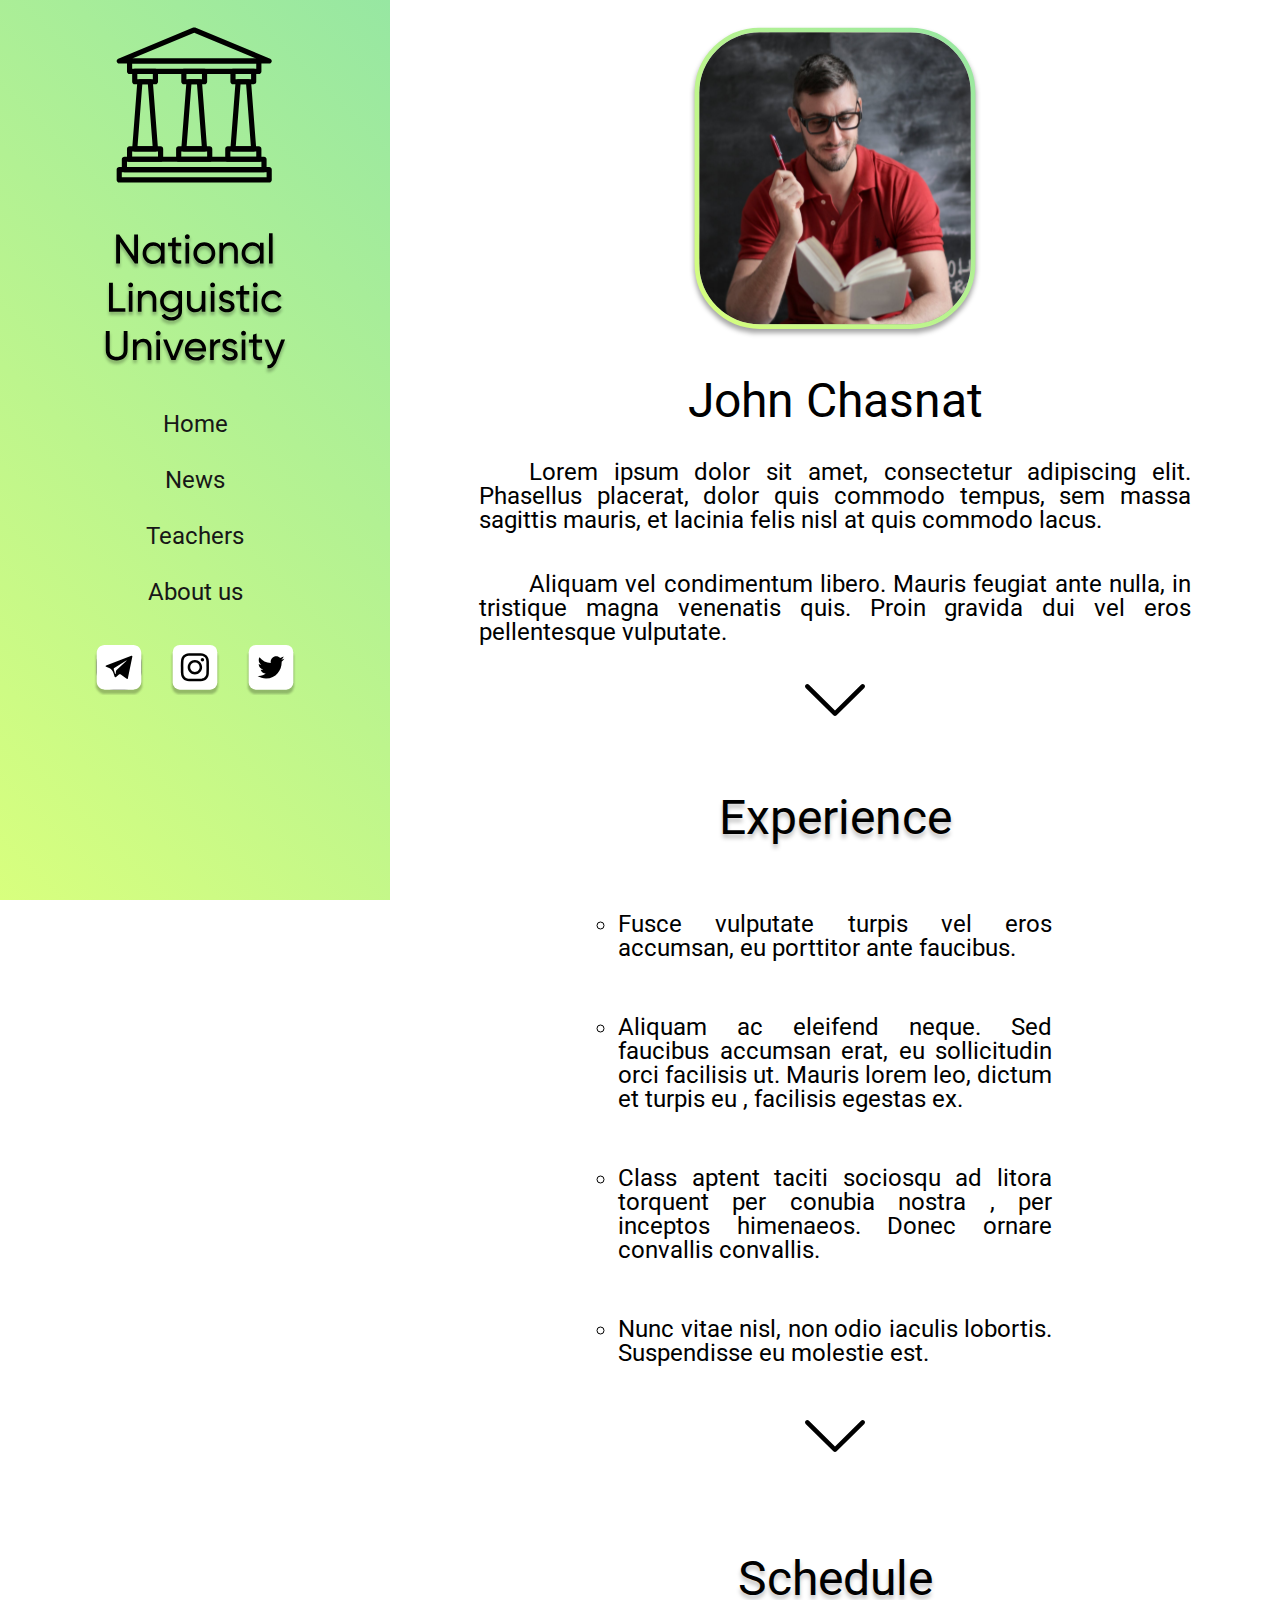
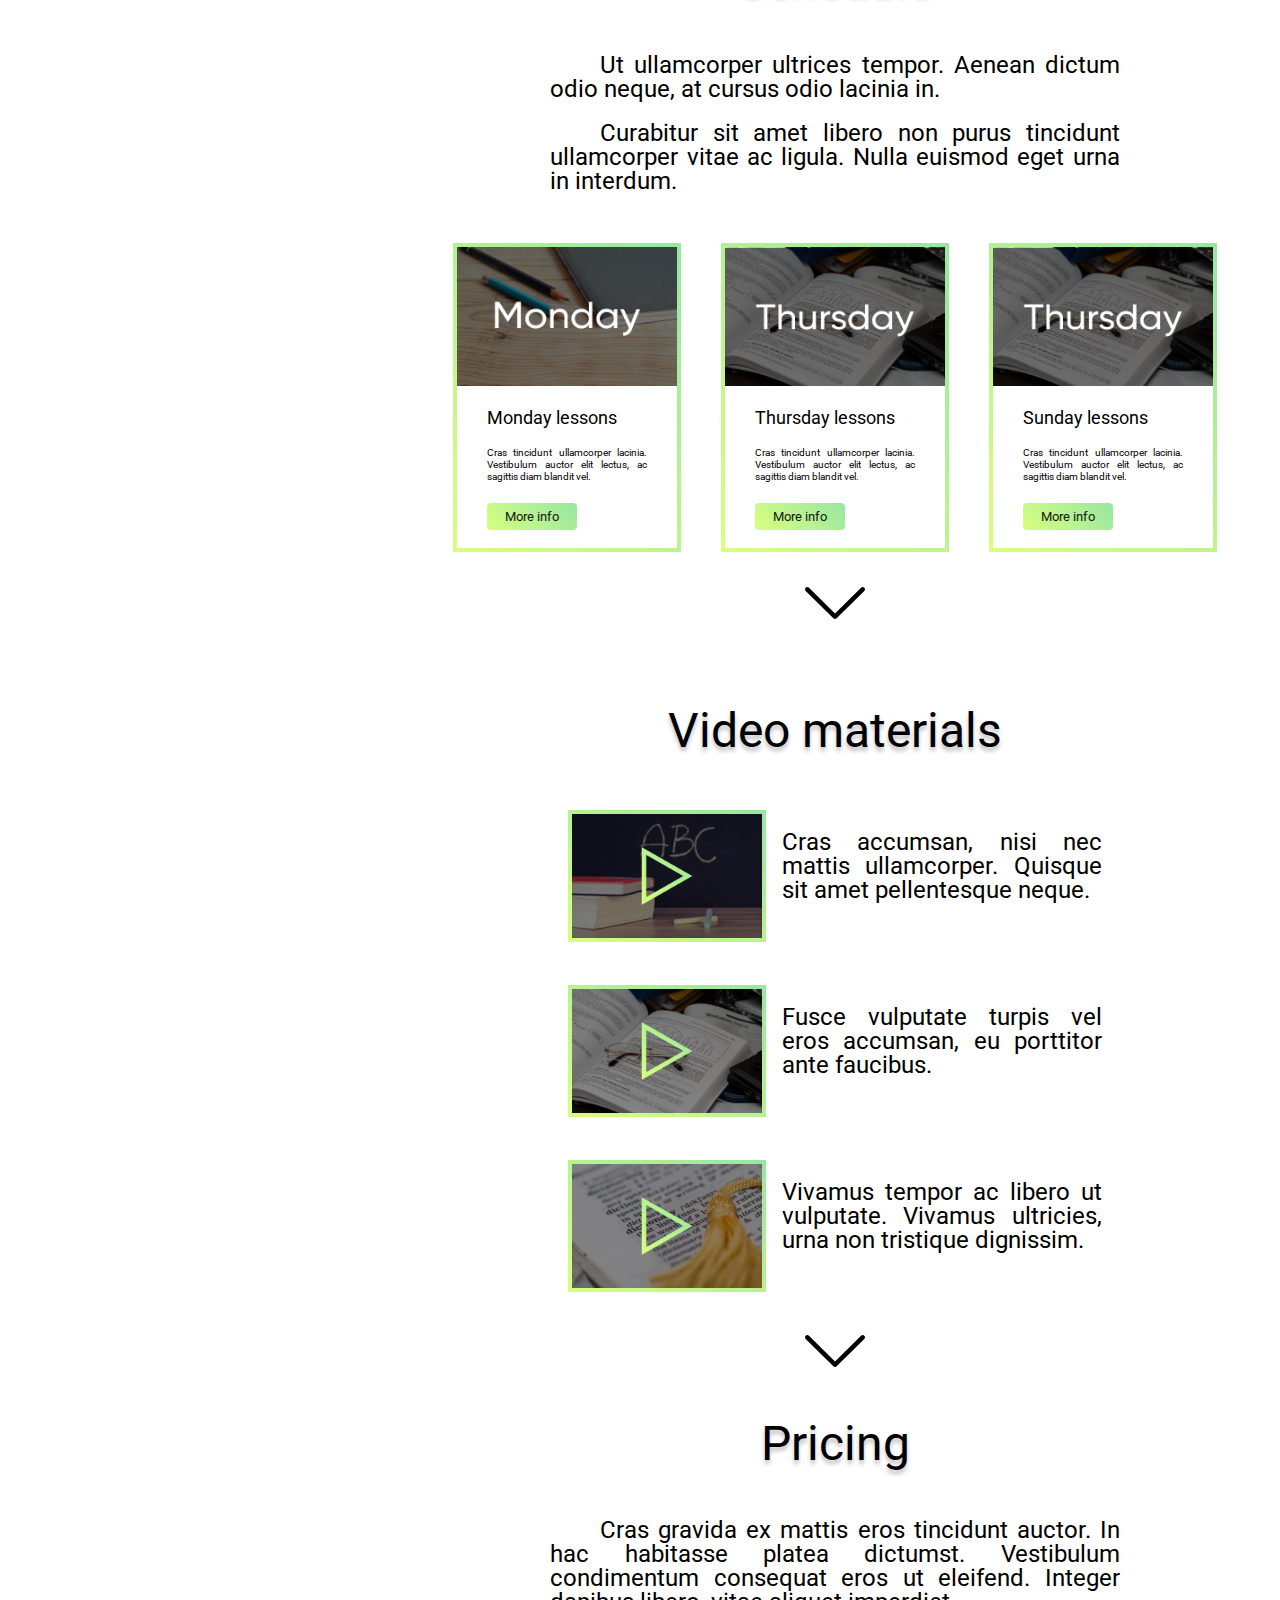
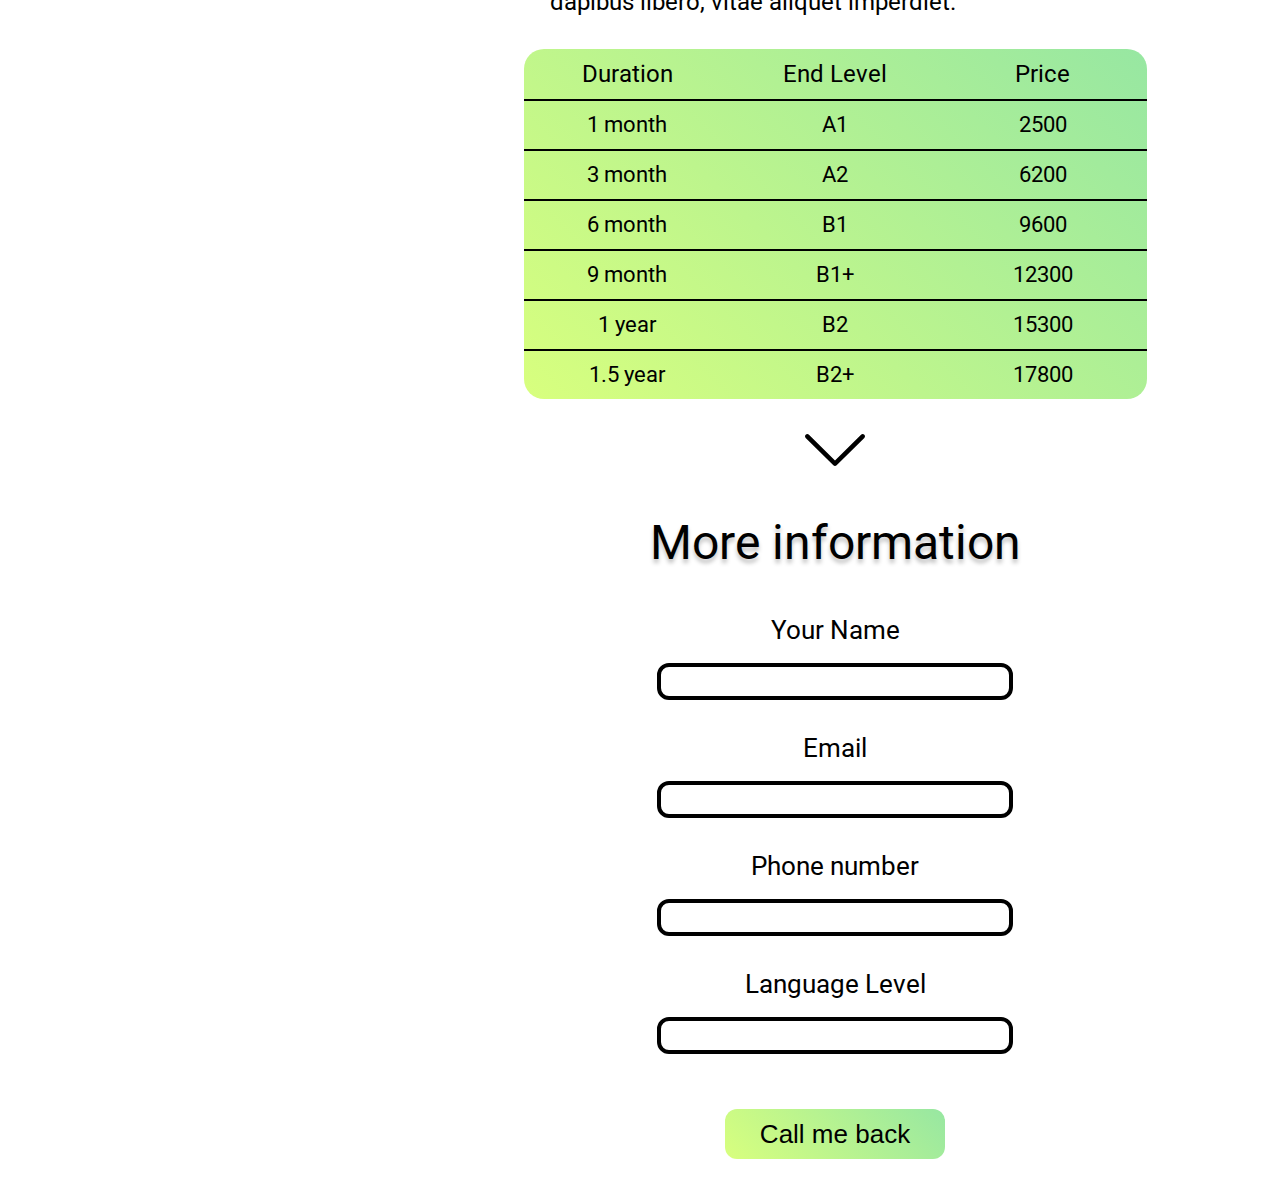
==== IASAWebLab/src/index.html @ dab99a31 "Merge pull request #3 from MLGMAG/linkFix" ====
<!DOCTYPE html>
<html lang="en">
<head>
    <meta charset="UTF-8">
    <meta name="viewport" content="width=device-width, initial-scale=1.0">
    <title>National Linguistic University</title>
    <link rel="stylesheet" href="css/reset.css">
    <link rel="stylesheet" href="css/grid.css">
    <link rel="stylesheet" href="css/index.css">
    <link rel="preconnect" href="https://fonts.gstatic.com">
    <link href="https://fonts.googleapis.com/css2?family=Roboto:wght@300;400&display=swap" rel="stylesheet">
</head>
<body>
<div class="sidebar">
    <img class="sidebar-icon" src="img/sidebar/mainIcon.svg" alt="icon" width="187" height="373">
    <nav class="sidebar-nav">
        <a class="sidebar-nav-item" href="#">Home</a>
        <a class="sidebar-nav-item" href="#">News</a>
        <a class="sidebar-nav-item" href="#">Teachers</a>
        <a class="sidebar-nav-item" href="#">About us</a>
    </nav>
    <div class="sidebar-social">
        <a href="https://telegram.org" class="sidebar-social-item">
            <img src="img/sidebar/telegram.svg" alt="telegram" height="50" width="50">
        </a>
        <a href="https://instagram.com" class="sidebar-social-item">
            <img src="img/sidebar/instagram.svg" alt="instagram" height="50" width="50">
        </a>
        <a href="https://twitter.com" class="sidebar-social-item">
            <img src="img/sidebar/twitter.svg" alt="twitter" height="50" width="50">
        </a>
    </div>
</div>

<main>
    <section class="title-section" id="Title">
        <img class="title-image" src="img/title/teacherPhoto.svg" alt="Teacher photo" height="314" width="292">
        <h2 class="section-header">John Chasnat</h2>
        <p class="title-paragraph">
            Lorem ipsum dolor sit amet, consectetur adipiscing elit. <strong>Phasellus placerat</strong>, dolor quis
            commodo tempus, sem
            massa sagittis mauris, et lacinia felis nisl at quis commodo lacus.
        </p>
        <p class="title-paragraph">
            Aliquam vel condimentum libero. <strong>Mauris</strong> feugiat ante nulla, in tristique magna venenatis
            quis. Proin gravida dui <strong>vel eros pellentesque vulputate</strong>.
        </p>
        <a class="next-section-link" href="#Experience">
            <img src="img/linkArrow.svg" alt="Link to next article" height="32" width="60">
        </a>
    </section>

    <section class="experience-section" id="Experience">
        <h2 class="section-header">Experience</h2>
        <ul>
            <li>
                Fusce vulputate turpis vel eros accumsan, eu
                <strong>porttitor ante faucibus</strong>.
            </li>
            <li>
                Aliquam ac eleifend neque. Sed faucibus accumsan erat, eu sollicitudin orci facilisis ut.
                <strong>Mauris lorem leo, dictum et turpis eu</strong>
                , facilisis egestas ex.
            </li>
            <li>
                Class aptent taciti sociosqu ad litora torquent
                <strong>per conubia nostra</strong>
                , per inceptos himenaeos. Donec ornare
                convallis convallis.
            </li>
            <li>
                <strong>Nunc vitae nisl, </strong>
                non odio iaculis lobortis. Suspendisse eu molestie est.
            </li>
        </ul>
        <a class="next-section-link" href="#Schedule">
            <img src="img/linkArrow.svg" alt="Link to next article" height="32" width="60">
        </a>
    </section>

    <section class="schedule-section" id="Schedule">
        <h2 class="section-header">Schedule</h2>
        <p class="schedule-paragraph-1">
            Ut ullamcorper ultrices <strong>tempor</strong>. Aenean dictum odio neque, at cursus odio lacinia in.
        </p>
        <p class="schedule-paragraph-2">
            Curabitur sit amet libero non purus tincidunt <strong>ullamcorper vitae ac ligula</strong>. Nulla euismod
            eget urna in interdum.
        </p>
        <div class="schedule-items-container">
            <article class="schedule-item">
                <img src="img/shedule/monday.png" alt="Monday image">
                <div class="schedule-item-content">
                    <h2>Monday lessons</h2>
                    <p>Cras tincidunt ullamcorper lacinia. Vestibulum auctor elit lectus, ac sagittis diam blandit
                        vel.</p>
                    <a href="">More info</a>
                </div>
            </article>
            <article class="schedule-item">
                <img src="img/shedule/thursday.png" alt="Thursday image">
                <div class="schedule-item-content">
                    <h2>Thursday lessons</h2>
                    <p>Cras tincidunt ullamcorper lacinia. Vestibulum auctor elit lectus, ac sagittis diam blandit
                        vel.</p>
                    <a href="">More info</a>
                </div>
            </article>
            <article class="schedule-item">
                <img src="img/shedule/thursday.png" alt="Sunday image">
                <div class="schedule-item-content">
                    <h2>Sunday lessons</h2>
                    <p>Cras tincidunt ullamcorper lacinia. Vestibulum auctor elit lectus, ac sagittis diam blandit
                        vel.</p>
                    <a href="">More info</a>
                </div>
            </article>
        </div>
        <a class="next-section-link" href="#VideoSection">
            <img src="img/linkArrow.svg" alt="Link to next article" height="32" width="60">
        </a>
    </section>

    <section class="video-section" id="VideoSection">
        <h2 class="section-header">Video materials</h2>
        <div class="video-container">
            <div class="video-container-item">
                <a href="">
                    <img class="video-container-img" src="img/video/video1.png" alt="video1">
                </a>
                <div class="video-container-paragraph">
                    <p>
                        <strong>Cras accumsan</strong>, nisi nec mattis ullamcorper. Quisque sit amet pellentesque
                        neque.
                    </p>
                </div>
            </div>
            <div class="video-container-item">
                <a href="">
                    <img class="video-container-img" src="img/video/video2.png" alt="video2">
                </a>
                <div class="video-container-paragraph">
                    <p>
                        Fusce vulputate turpis vel eros accumsan, eu <strong>porttitor</strong> ante faucibus.
                    </p>
                </div>
            </div>
            <div class="video-container-item">
                <a href="">
                    <img class="video-container-img" src="img/video/video3.png" alt="video3">
                </a>
                <div class="video-container-paragraph">
                    <p>
                        Vivamus tempor ac libero ut vulputate. <strong>Vivamus ultricies</strong>, urna non tristique
                        dignissim.
                    </p>
                </div>
            </div>
        </div>
        <a class="next-section-link" href="#Pricing">
            <img src="img/linkArrow.svg" alt="Link to next article" height="32" width="60">
        </a>
    </section>

    <section class="pricing-section" id="Pricing">
        <h2 class="section-header">Pricing</h2>
        <p class="pricing-paragraph">
            Cras gravida <strong>ex mattis eros</strong> tincidunt auctor. In hac habitasse platea dictumst. Vestibulum
            condimentum consequat eros ut eleifend. <strong>Integer dapibus libero</strong>, vitae aliquet imperdiet.
        </p>
        <div class="pricing-table">
            <table>
                <tr class="pricing-table-header">
                    <th>Duration</th>
                    <th>End Level</th>
                    <th>Price</th>
                </tr>
                <tr class="pricing-table-data">
                    <td>1 month</td>
                    <td>A1</td>
                    <td>2500</td>
                </tr>
                <tr class="pricing-table-data">
                    <td>3 month</td>
                    <td>A2</td>
                    <td>6200</td>
                </tr>
                <tr class="pricing-table-data">
                    <td>6 month</td>
                    <td>B1</td>
                    <td>9600</td>
                </tr>
                <tr class="pricing-table-data">
                    <td>9 month</td>
                    <td>B1+</td>
                    <td>12300</td>
                </tr>
                <tr class="pricing-table-data">
                    <td>1 year</td>
                    <td>B2</td>
                    <td>15300</td>
                </tr>
                <tr class="last-pricing-table-data">
                    <td>1.5 year</td>
                    <td>B2+</td>
                    <td>17800</td>
                </tr>
            </table>
        </div>
        <a class="next-section-link" href="#MoreInfo">
            <img src="img/linkArrow.svg" alt="Link to next section" height="32" width="60">
        </a>
    </section>

    <section class="info-section" id="MoreInfo">
        <h2 class="section-header">More information</h2>
        <form class="info-section-form" action="/">
            <label for="name">Your Name</label>
            <input type="text" id="name">
            <label for="email">Email</label>
            <input type="text" id="email">
            <label for="phoneNumber">Phone number</label>
            <input type="text" id="phoneNumber">
            <label for="languageLevel">Language Level</label>
            <input type="text" id="languageLevel">
            <input class="submit-button" type="submit" value="Call me back">
        </form>
    </section>
</main>

</body>
</html>
---- IASAWebLab/src/css/grid.css ----
main {
    display: flex;
    flex-direction: column;
}

.sidebar-social {
    display: flex;
}

.video-container {
    display: flex;
    flex-wrap: wrap;
}

.video-container-item a {
    float: left;
}

.info-section-form {
    display: flex;
    flex-direction: column;
}
---- IASAWebLab/src/css/index.css ----
.sidebar {
    height: 100%;
    width: 390px;
    position: fixed;
    top: 0;
    left: 0;
    background-image: linear-gradient(45deg, rgb(216, 255, 126), rgb(151, 231, 162));
    overflow-x: hidden;
}

body {
    font-family: 'Roboto', sans-serif;
}

.sidebar-icon {
    display: block;
    margin-top: 15px;
    margin-left: auto;
    margin-right: auto;
}

.sidebar-nav {
    text-align: center;
    margin: 8px auto 25px;
}

.sidebar-nav-item {
    padding-top: 16px;
    padding-bottom: 16px;
    text-decoration: none;
    font-size: 24px;
    color: #171717;
    display: block;
}

.sidebar-social {
    justify-content: center;
}

.sidebar-social-item {
    margin-left: 13px;
    margin-right: 13px;
}

main {
    margin-left: 390px;
}

.title-section {
    margin-top: 25px;
    margin-bottom: 25px;
    text-align: center;
}

.title-image {
    margin-bottom: 35px;
}

.title-section .section-header {
    font-size: 48px;
}

.title-paragraph {
    margin: 35px 10% 40px;
    font-size: 24px;
    text-align: justify;
    text-indent: 50px;
}

.experience-section {
    margin-bottom: 50px;
    text-align: center;
}

.experience-section .section-header {
    padding-top: 50px;
    font-size: 48px;
    text-shadow: 0 4px 4px rgba(0, 0, 0, 0.25);
    margin-bottom: 70px;
}

.experience-section ul {
    margin-left: 20%;
    margin-right: 20%;
    padding-left: 50px;
    padding-right: 50px;
    text-align: justify;
    font-size: 24px;
    list-style-type: circle;
}

.experience-section li {
    margin-top: 50px;
    margin-bottom: 55px;
}

.schedule-section {
    margin-bottom: 50px;
    text-align: center;
}

.schedule-section .section-header {
    padding-top: 50px;
    padding-bottom: 50px;
    font-size: 48px;
    text-shadow: 0 4px 4px rgba(0, 0, 0, 0.25);
}

.schedule-paragraph-1 {
    margin-left: 18%;
    margin-right: 18%;
    text-align: justify;
    font-size: 24px;
    text-indent: 50px;
}

.schedule-paragraph-2 {
    margin-top: 20px;
    margin-left: 18%;
    margin-right: 18%;
    text-align: justify;
    font-size: 24px;
    text-indent: 50px;
}

.schedule-items-container {
    margin-top: 50px;
    margin-bottom: 35px;
    display: flex;
    justify-content: center;
}

.schedule-item img {
    height: 139px;
    width: 220px;
}

.schedule-item {
    border: 4px solid;
    border-image: linear-gradient(45deg, rgb(216, 255, 126), rgb(151, 231, 162)) 1;
    border-radius: 20%;
    height: 301px;
    width: 220px;
    margin-left: 20px;
    margin-right: 20px;
}

.schedule-item-content {
    text-align: left;
    margin-left: 30px;
    margin-right: 30px;
}

.schedule-item-content h2 {
    margin-top: 20px;
    margin-bottom: 20px;
    font-size: 18px;
}

.schedule-item-content p {
    text-align: justify;
    line-height: 1.2;
    font-size: 10px;
}

.schedule-item-content a {
    display: block;
    width: 90px;
    height: 20px;
    text-align: center;
    border-radius: 4px;
    text-decoration: none;
    background-image: linear-gradient(45deg, rgb(216, 255, 126), rgb(151, 231, 162));
    color: #171717;
    margin-top: 20px;
    padding-top: 7px;
    font-size: 13px;
}

.video-section {
    text-align: center;
}

.video-section .section-header {
    padding-top: 35px;
    padding-bottom: 25px;
    font-size: 48px;
    text-shadow: 0 4px 4px rgba(0, 0, 0, 0.25);
}

.video-container {
    margin: 10px 20% 20px;
}

.video-container-item {
    width: 100%;
}

.video-container-item a {
    display: block;
    margin-top: 20px;
    margin-bottom: 20px;
}

.video-container-img {
    height: 132px;
    width: 198px;
}

.video-container-paragraph {
    margin-top: 40px;
    margin-left: 40%;
    font-size: 24px;
    text-align: justify;
}

.pricing-section {
    text-align: center;
}

.pricing-section .section-header {
    padding-top: 50px;
    padding-bottom: 50px;
    font-size: 48px;
    text-shadow: 0 4px 4px rgba(0, 0, 0, 0.25);
}

.pricing-paragraph {
    margin-left: 18%;
    margin-right: 18%;
    text-align: justify;
    font-size: 24px;
    text-indent: 50px;
}

.pricing-table {
    margin: 35px 15%;
}

.pricing-table table {
    background-image: linear-gradient(45deg, rgb(216, 255, 126), rgb(151, 231, 162));
    width: 100%;
    border-radius: 20px;
}

th, td {
    width: 33%;
    padding: 13px;
    border-bottom: 2px solid black;
}

.pricing-table-header th {
    font-size: 24px;
}

.pricing-table-data td {
    font-size: 22px;
}

tr:last-child td {
    border-bottom: none;
    font-size: 22px;
}

.info-section {
    text-align: center;
}

.info-section .section-header {
    padding-top: 50px;
    padding-bottom: 50px;
    font-size: 48px;
    text-shadow: 0 4px 4px rgba(0, 0, 0, 0.25);
}

.info-section-form {
    margin-left: 30%;
    margin-right: 30%;
}

.info-section-form label {
    font-size: 26px;
    margin-bottom: 20px;
}

.info-section-form input {
    padding: 4px;
    text-align: center;
    font-size: 18px;
    margin-bottom: 35px;
    border: 4px solid;
    border-radius: 12px;
}

.info-section-form input:last-child {
    border: none;
    font-size: 26px;
}

.submit-button {
    margin-top: 20px;
    margin-left: auto;
    margin-right: auto;
    height: 50px;
    width: 220px;
    background: linear-gradient(45deg, #D8FF7E 0%, #97E7A2 100%);
}
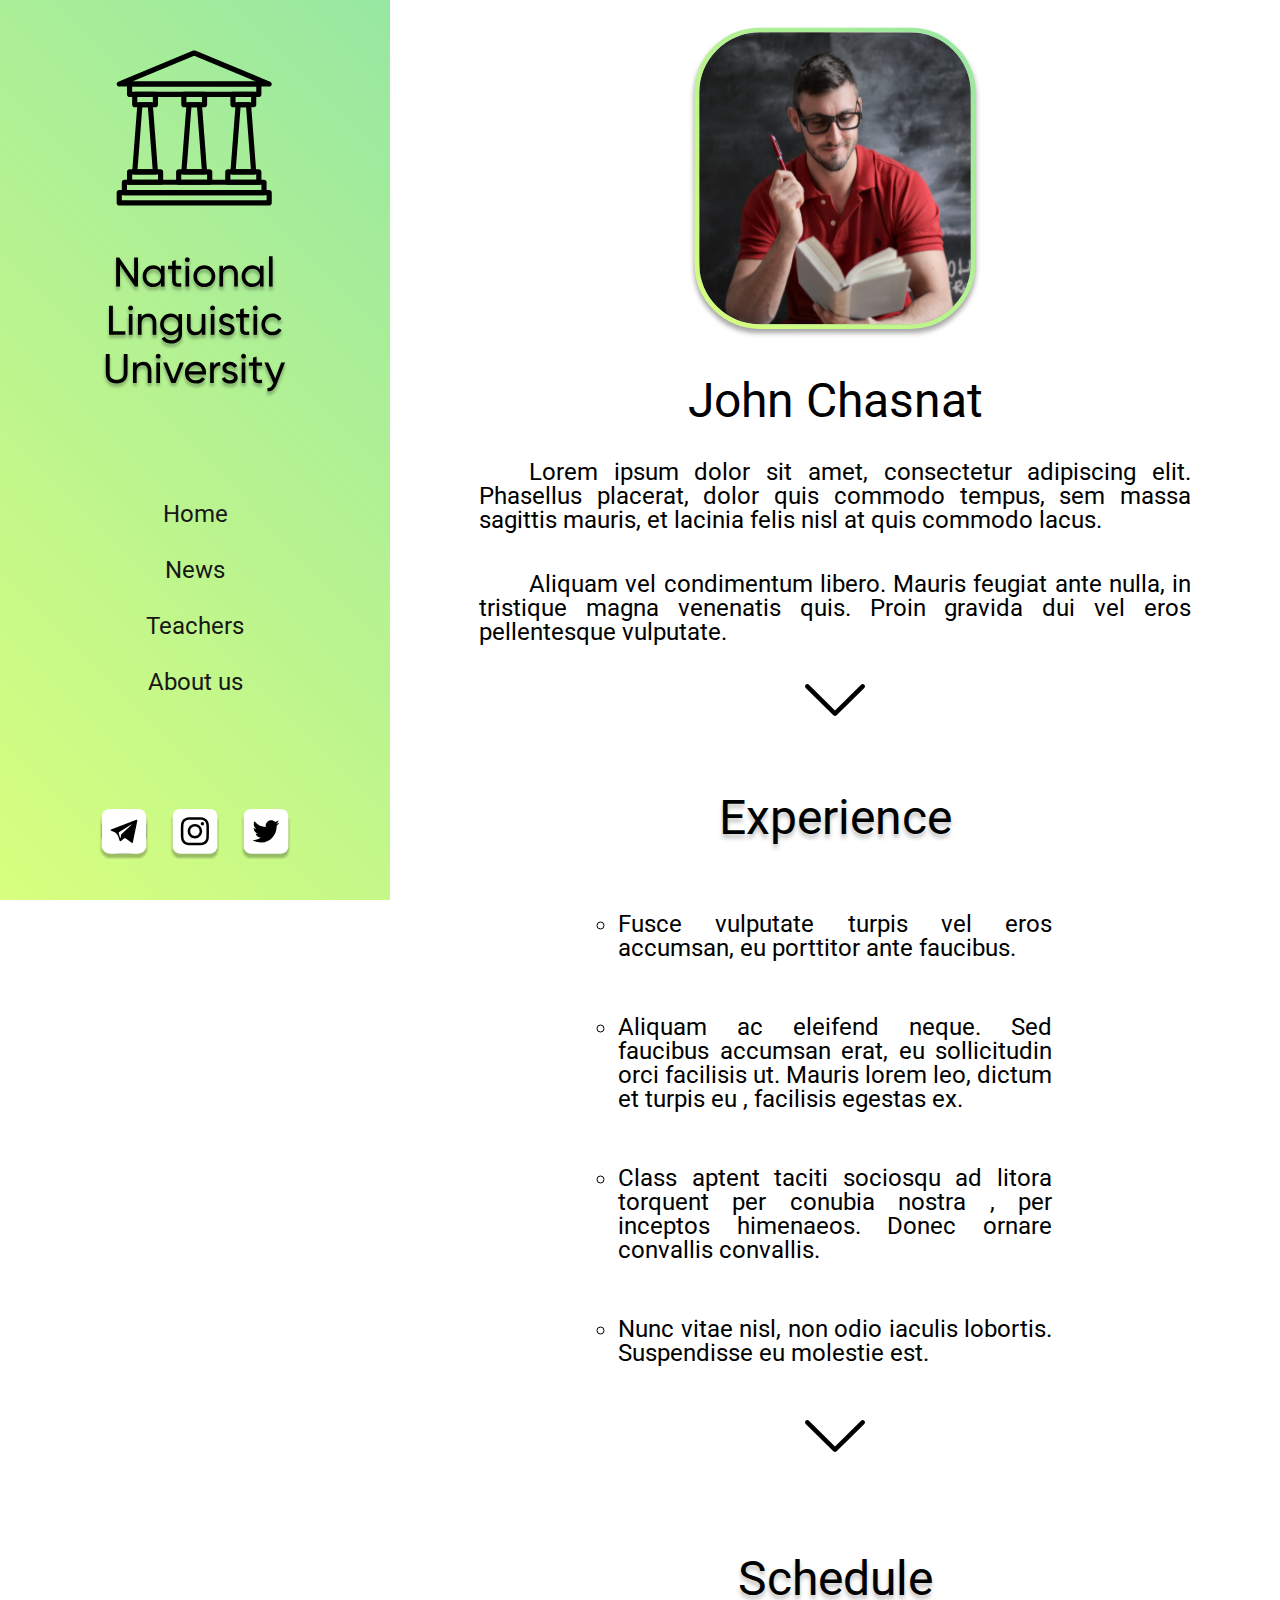
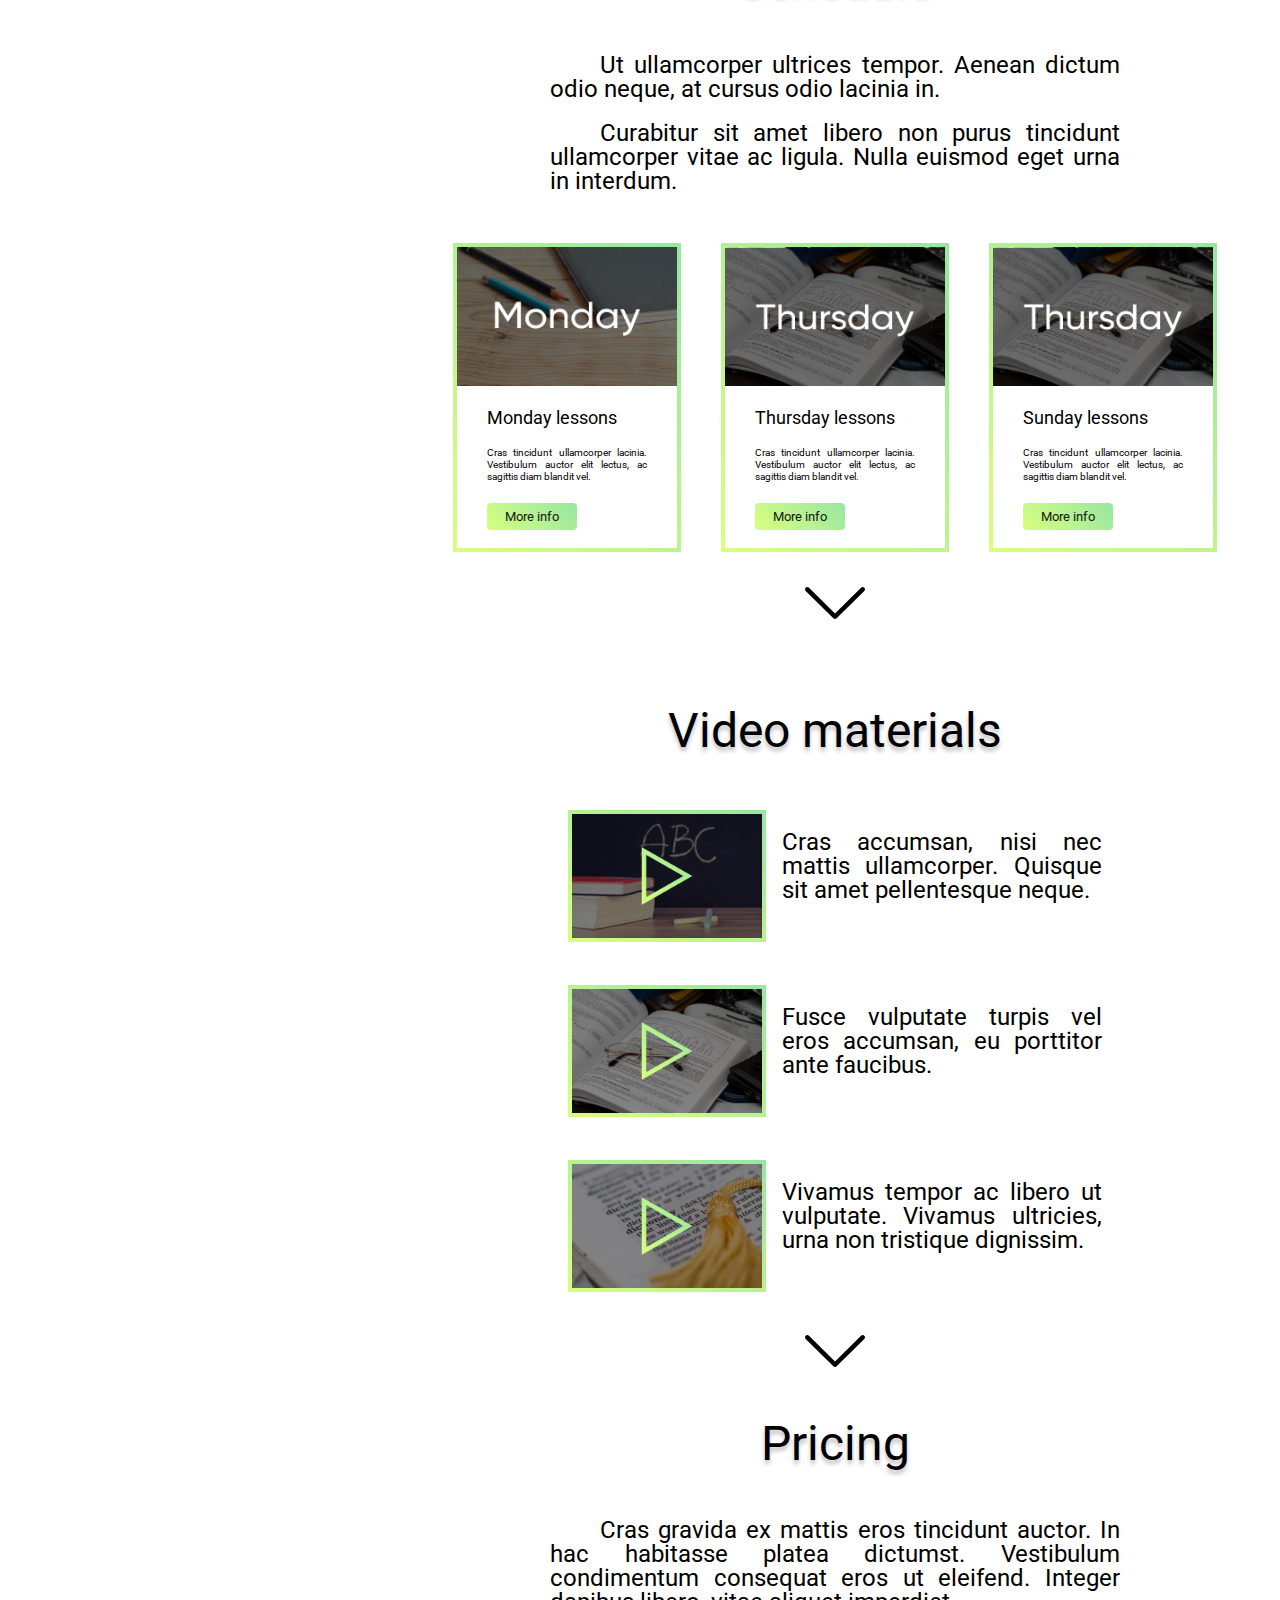
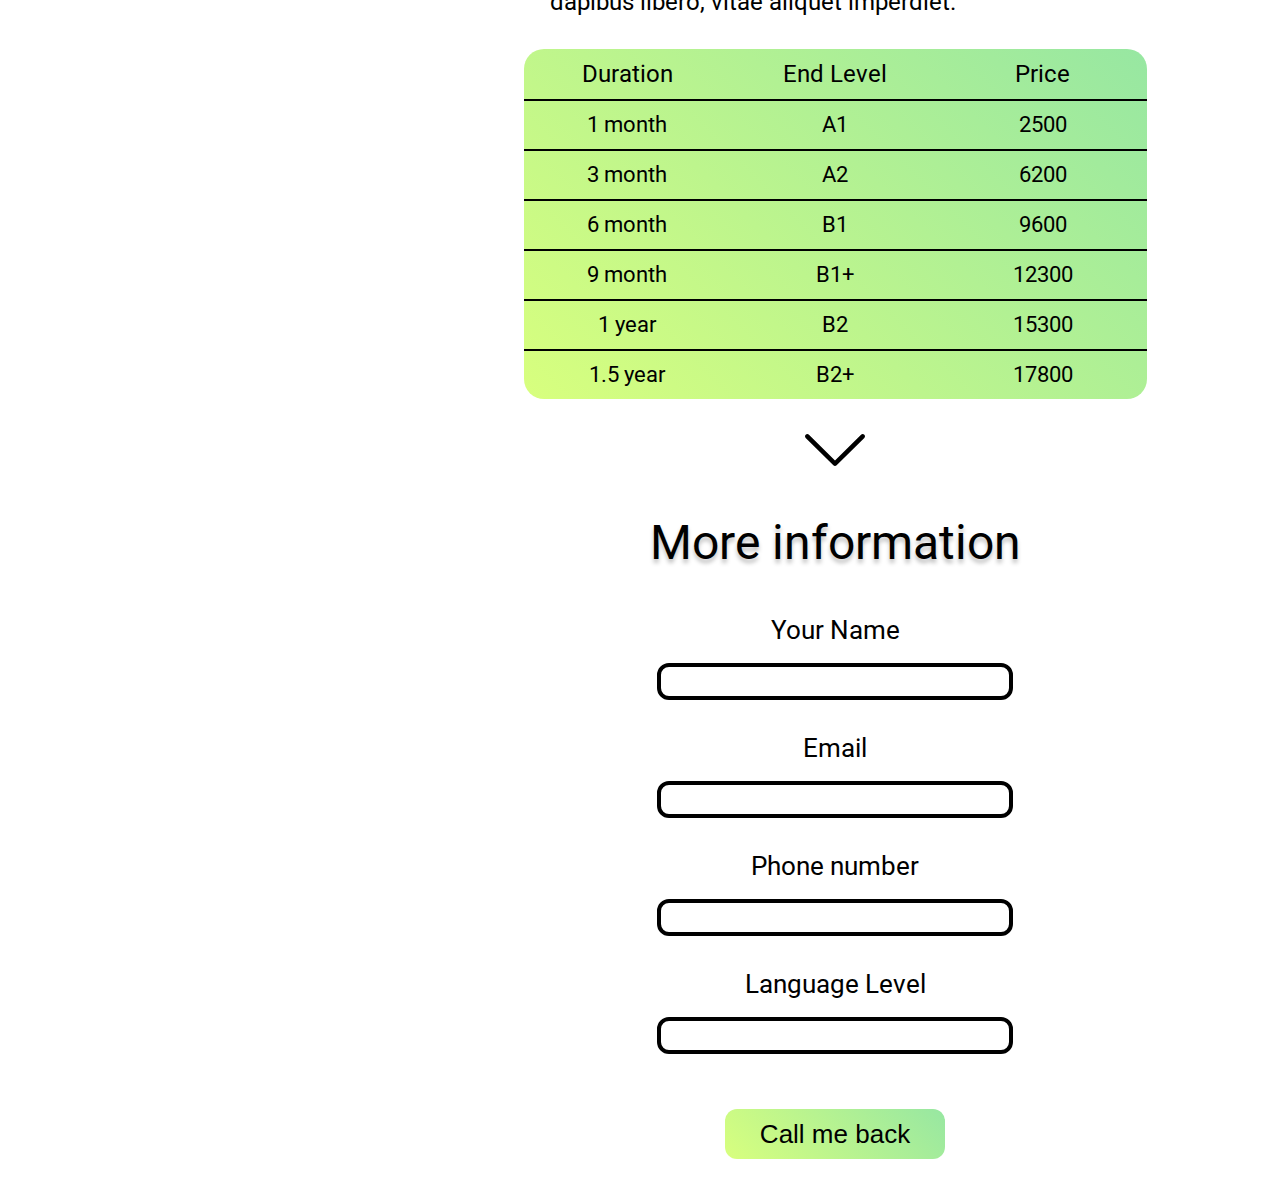
==== commit 4665ff22: "[IASAWebLab] Refactor sidebar and add css docs" ====
--- a/IASAWebLab/src/index.html
+++ b/IASAWebLab/src/index.html
@@ -6,29 +6,38 @@
     <title>National Linguistic University</title>
     <link rel="stylesheet" href="css/reset.css">
     <link rel="stylesheet" href="css/grid.css">
+    <link rel="stylesheet" href="css/indentation.css">
     <link rel="stylesheet" href="css/index.css">
     <link rel="preconnect" href="https://fonts.gstatic.com">
     <link href="https://fonts.googleapis.com/css2?family=Roboto:wght@300;400&display=swap" rel="stylesheet">
 </head>
 <body>
 <div class="sidebar">
-    <img class="sidebar-icon" src="img/sidebar/mainIcon.svg" alt="icon" width="187" height="373">
-    <nav class="sidebar-nav">
-        <a class="sidebar-nav-item" href="#">Home</a>
-        <a class="sidebar-nav-item" href="#">News</a>
-        <a class="sidebar-nav-item" href="#">Teachers</a>
-        <a class="sidebar-nav-item" href="#">About us</a>
-    </nav>
-    <div class="sidebar-social">
-        <a href="https://telegram.org" class="sidebar-social-item">
-            <img src="img/sidebar/telegram.svg" alt="telegram" height="50" width="50">
-        </a>
-        <a href="https://instagram.com" class="sidebar-social-item">
-            <img src="img/sidebar/instagram.svg" alt="instagram" height="50" width="50">
-        </a>
-        <a href="https://twitter.com" class="sidebar-social-item">
-            <img src="img/sidebar/twitter.svg" alt="twitter" height="50" width="50">
-        </a>
+    <div class="sidebar-content">
+        <div class="sidebar-content-element">
+            <img class="sidebar-icon" src="img/sidebar/mainIcon.svg" alt="icon" width="187" height="373">
+        </div>
+        <div class="sidebar-content-element">
+            <nav class="sidebar-nav">
+                <a class="sidebar-nav-item" href="#">Home</a>
+                <a class="sidebar-nav-item" href="#">News</a>
+                <a class="sidebar-nav-item" href="#">Teachers</a>
+                <a class="sidebar-nav-item" href="#">About us</a>
+            </nav>
+        </div>
+        <div class="sidebar-content-element">
+            <div class="sidebar-social">
+                <a href="https://telegram.org" class="sidebar-social-item">
+                    <img src="img/sidebar/telegram.svg" alt="telegram" height="50" width="50">
+                </a>
+                <a href="https://instagram.com" class="sidebar-social-item">
+                    <img src="img/sidebar/instagram.svg" alt="instagram" height="50" width="50">
+                </a>
+                <a href="https://twitter.com" class="sidebar-social-item">
+                    <img src="img/sidebar/twitter.svg" alt="twitter" height="50" width="50">
+                </a>
+            </div>
+        </div>
     </div>
 </div>
 
--- a/IASAWebLab/src/css/grid.css
+++ b/IASAWebLab/src/css/grid.css
@@ -1,12 +1,39 @@
+/**
+ * grid.css contains all CSS properties,
+ * that configure layout.
+ * display, position, float...
+ */
+
+/**
+ * Main
+ */
 main {
+    display: flex;
+    flex-direction: column;
+}
+
+/**
+ * Sidebar
+ */
+.sidebar {
+    position: fixed;
+    top: 0;
+    left: 0;
+}
+
+.sidebar-content {
     display: flex;
     flex-direction: column;
 }
 
 .sidebar-social {
     display: flex;
+    justify-content: space-evenly;
 }
 
+/**
+ * Video section
+ */
 .video-container {
     display: flex;
     flex-wrap: wrap;
@@ -16,6 +43,9 @@
     float: left;
 }
 
+/**
+ * Info section
+ */
 .info-section-form {
     display: flex;
     flex-direction: column;
--- a/IASAWebLab/src/css/indentation.css
+++ b/IASAWebLab/src/css/indentation.css
@@ -0,0 +1,32 @@
+/**
+ * indentation.css contains all CSS properties,
+ * that starts with margin-, padding-.
+ */
+
+
+/**
+ * Sidebar
+ */
+.sidebar-content-element {
+    margin-top: auto;
+    margin-bottom: auto;
+}
+
+.sidebar-icon {
+    margin-left: auto;
+    margin-right: auto;
+}
+
+.sidebar-nav {
+    margin-bottom: 6%;
+}
+
+.sidebar-nav-item {
+    padding-top: 16px;
+    padding-bottom: 16px;
+}
+
+.sidebar-social {
+    margin-left: 20%;
+    margin-right: 20%;
+}
--- a/IASAWebLab/src/css/index.css
+++ b/IASAWebLab/src/css/index.css
@@ -1,51 +1,49 @@
+/**
+ * Fonts
+ */
+body {
+    font-family: 'Roboto', sans-serif;
+}
+
+/**
+ * Sidebar
+ */
 .sidebar {
     height: 100%;
     width: 390px;
-    position: fixed;
-    top: 0;
-    left: 0;
     background-image: linear-gradient(45deg, rgb(216, 255, 126), rgb(151, 231, 162));
-    overflow-x: hidden;
-}
-
-body {
-    font-family: 'Roboto', sans-serif;
+    text-align: center;
+}
+
+.sidebar-content {
+    height: 100%;
+}
+
+.sidebar-content-element {
+    width: 100%;
 }
 
 .sidebar-icon {
     display: block;
-    margin-top: 15px;
-    margin-left: auto;
-    margin-right: auto;
-}
-
-.sidebar-nav {
-    text-align: center;
-    margin: 8px auto 25px;
 }
 
 .sidebar-nav-item {
-    padding-top: 16px;
-    padding-bottom: 16px;
+    display: block;
     text-decoration: none;
     font-size: 24px;
     color: #171717;
-    display: block;
-}
-
-.sidebar-social {
-    justify-content: center;
-}
-
-.sidebar-social-item {
-    margin-left: 13px;
-    margin-right: 13px;
-}
-
+}
+
+/**
+ * Main
+ */
 main {
     margin-left: 390px;
 }
 
+/**
+ * Title section
+ */
 .title-section {
     margin-top: 25px;
     margin-bottom: 25px;
@@ -67,6 +65,9 @@
     text-indent: 50px;
 }
 
+/**
+ * Experience section
+ */
 .experience-section {
     margin-bottom: 50px;
     text-align: center;
@@ -94,6 +95,9 @@
     margin-bottom: 55px;
 }
 
+/**
+ * Schedule section
+ */
 .schedule-section {
     margin-bottom: 50px;
     text-align: center;
@@ -177,6 +181,9 @@
     font-size: 13px;
 }
 
+/**
+ * Video section
+ */
 .video-section {
     text-align: center;
 }
@@ -214,6 +221,9 @@
     text-align: justify;
 }
 
+/**
+ * Pricing section
+ */
 .pricing-section {
     text-align: center;
 }
@@ -262,6 +272,9 @@
     font-size: 22px;
 }
 
+/**
+ * Info section
+ */
 .info-section {
     text-align: center;
 }
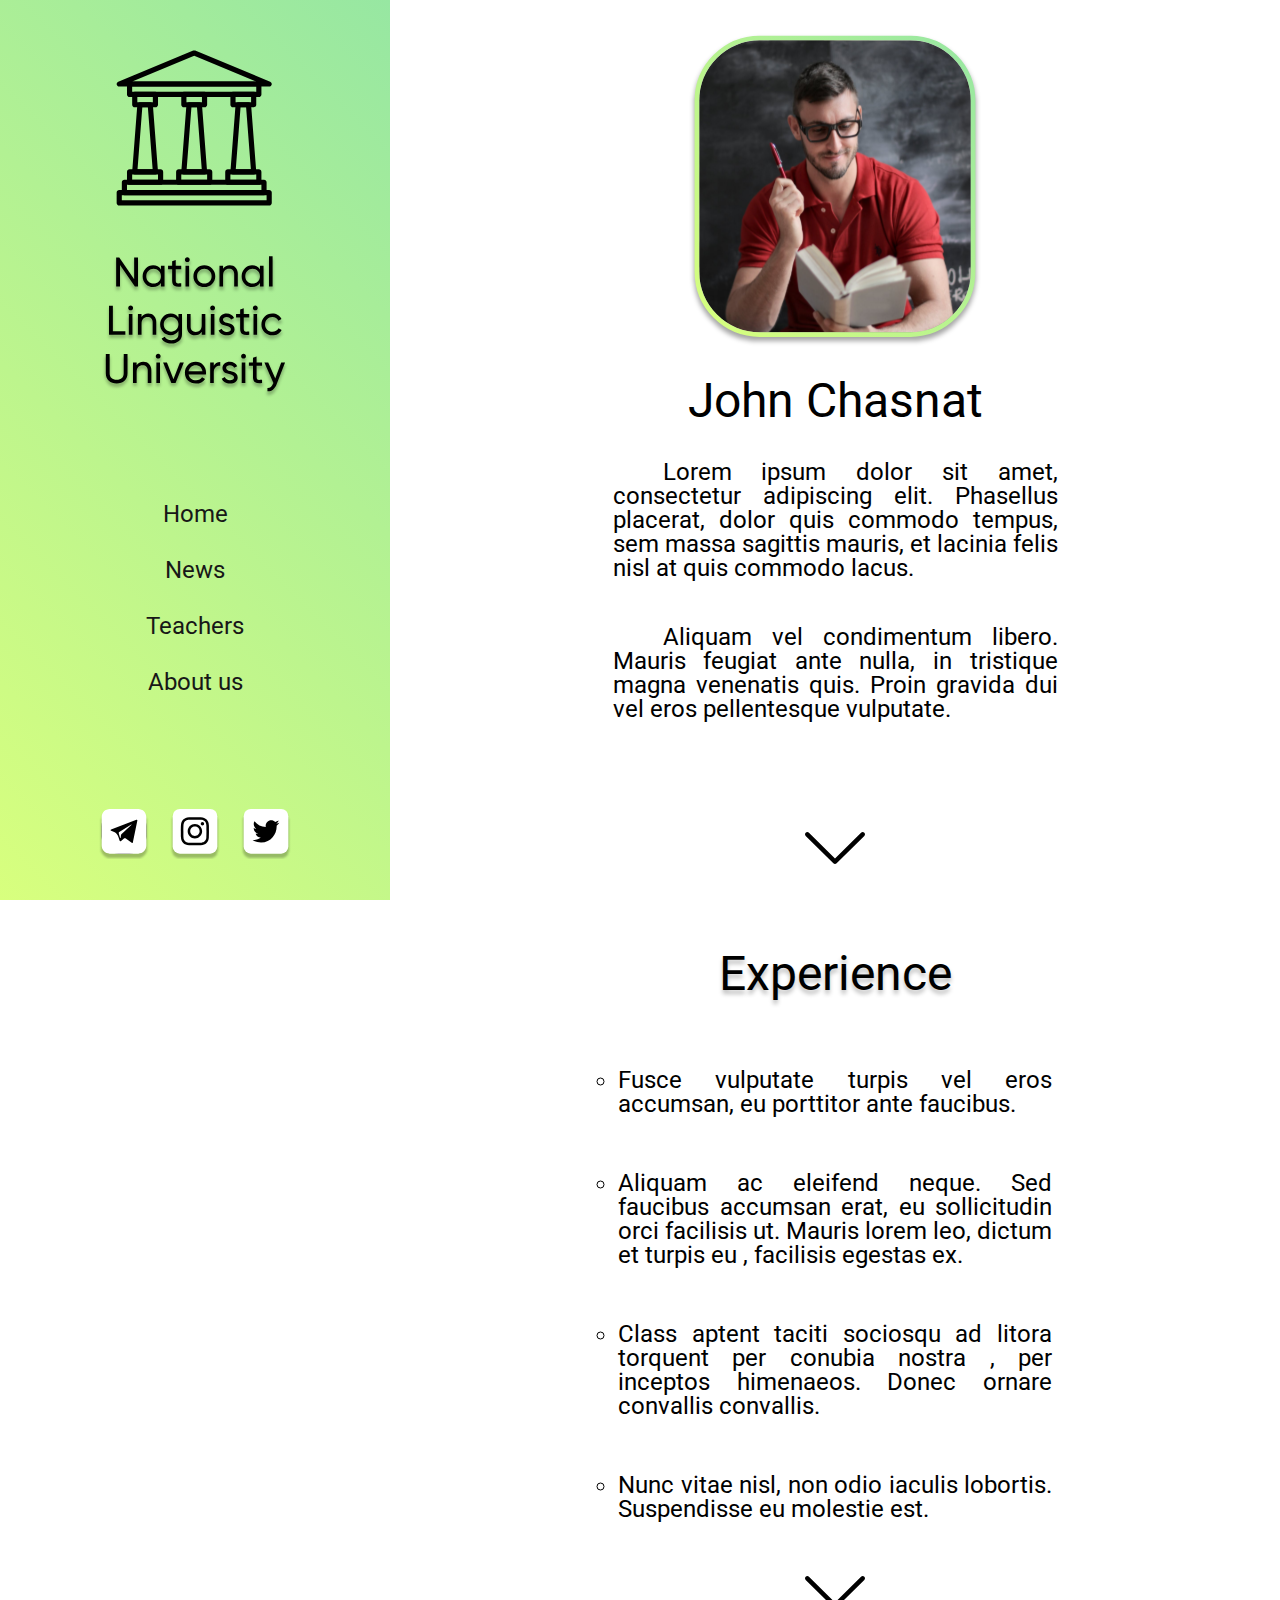
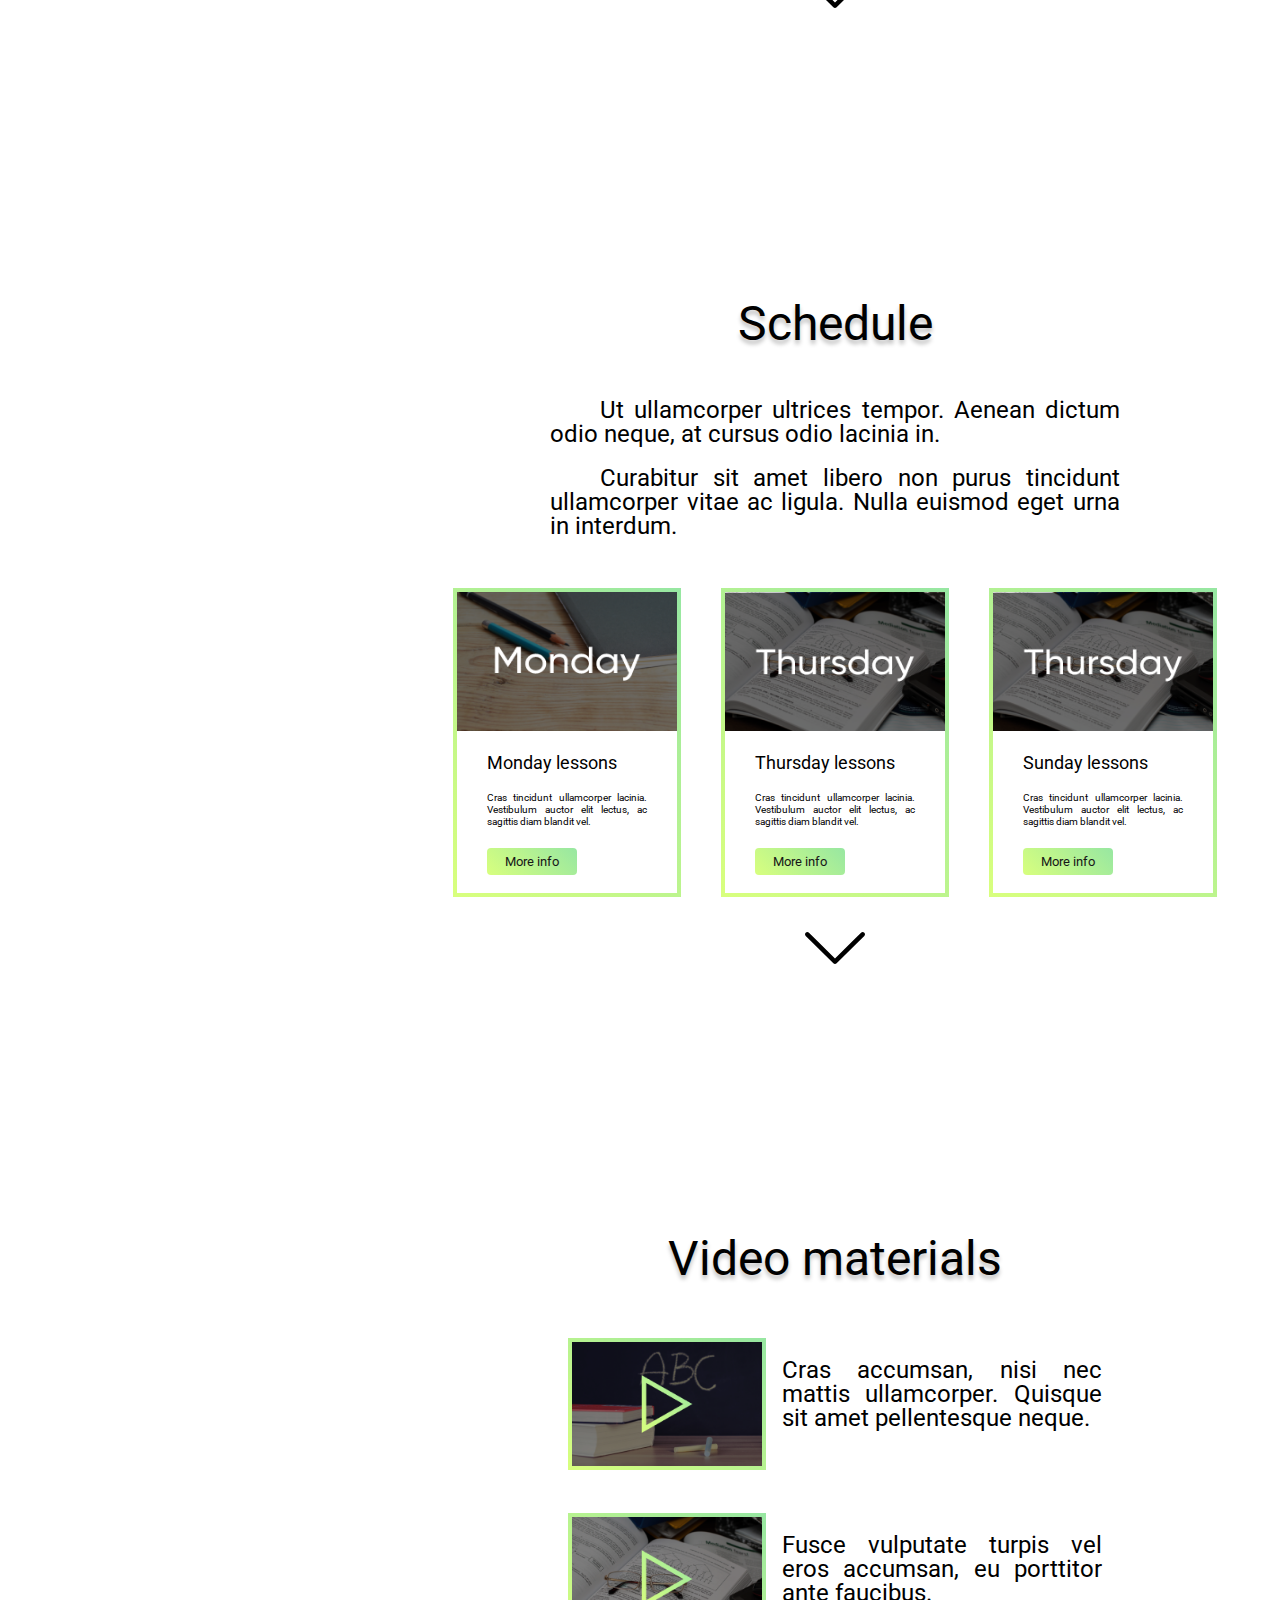
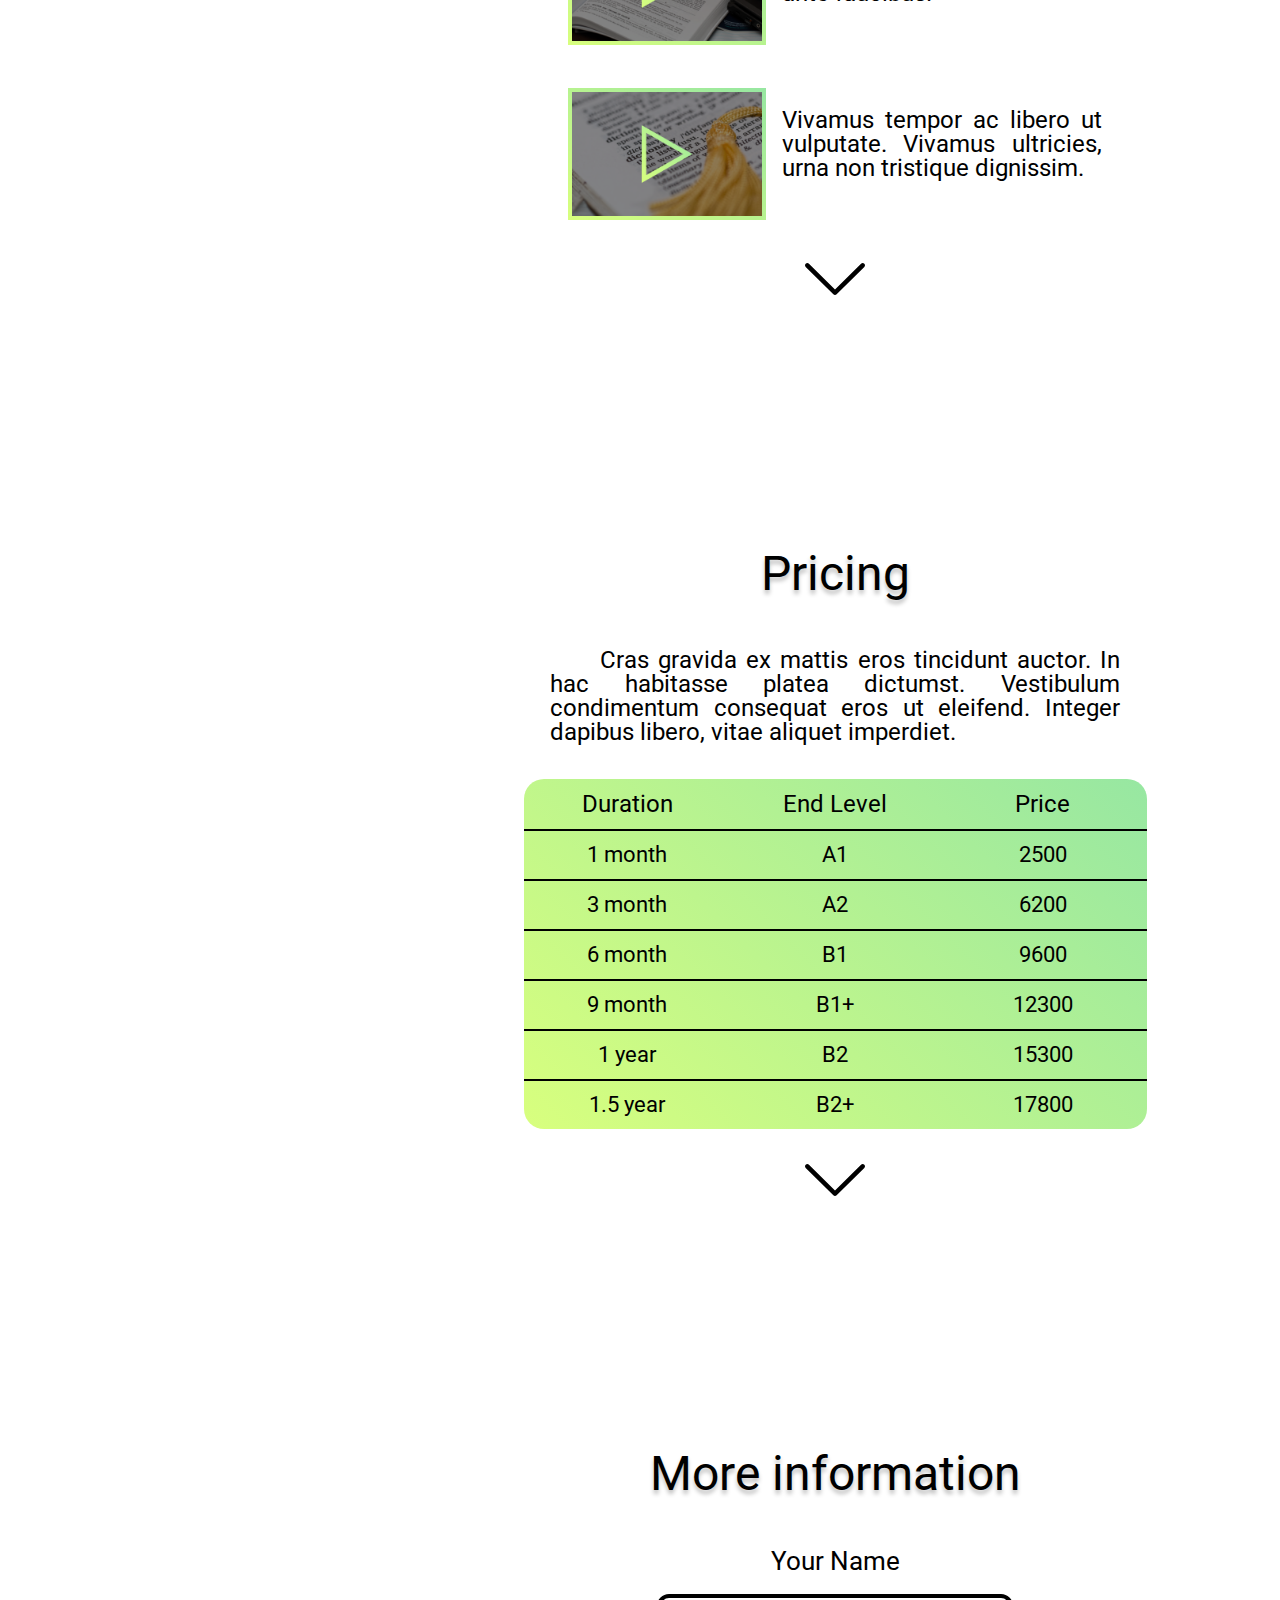
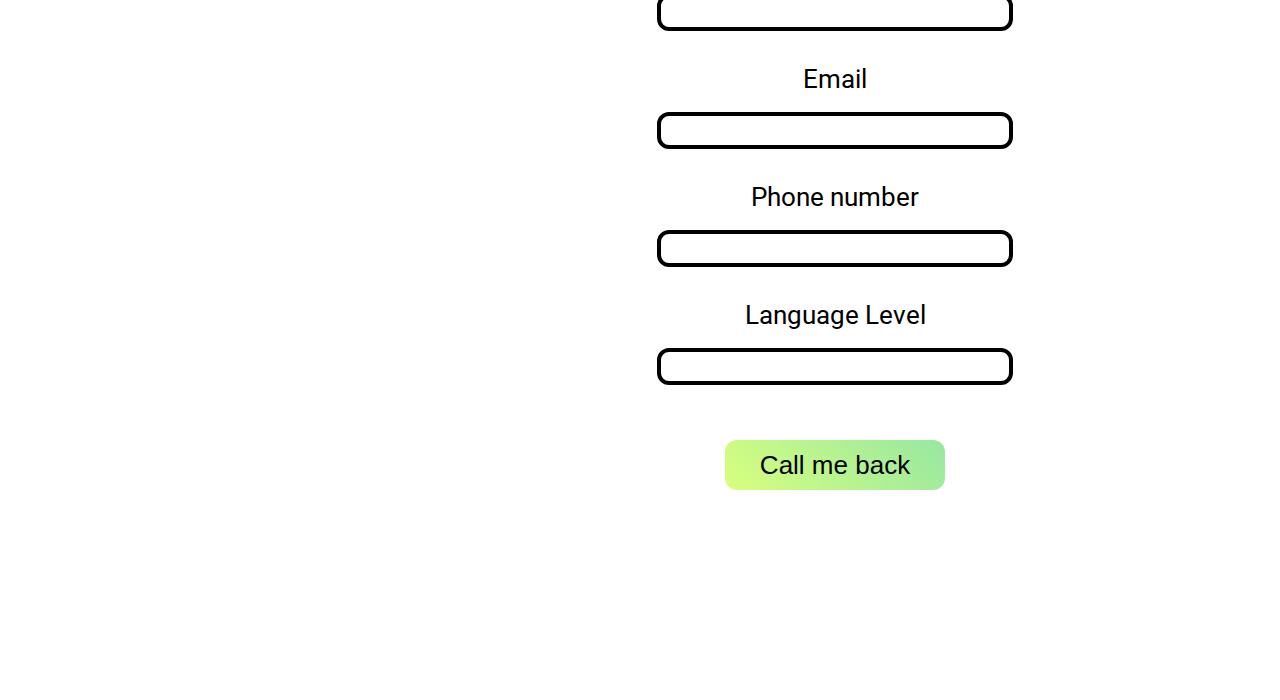
==== commit baab6d13: "Merge pull request #5 from MLGMAG/iwlTitleRefactoring" ====
--- a/IASAWebLab/src/index.html
+++ b/IASAWebLab/src/index.html
@@ -43,20 +43,24 @@
 
 <main>
     <section class="title-section" id="Title">
-        <img class="title-image" src="img/title/teacherPhoto.svg" alt="Teacher photo" height="314" width="292">
-        <h2 class="section-header">John Chasnat</h2>
-        <p class="title-paragraph">
-            Lorem ipsum dolor sit amet, consectetur adipiscing elit. <strong>Phasellus placerat</strong>, dolor quis
-            commodo tempus, sem
-            massa sagittis mauris, et lacinia felis nisl at quis commodo lacus.
-        </p>
-        <p class="title-paragraph">
-            Aliquam vel condimentum libero. <strong>Mauris</strong> feugiat ante nulla, in tristique magna venenatis
-            quis. Proin gravida dui <strong>vel eros pellentesque vulputate</strong>.
-        </p>
-        <a class="next-section-link" href="#Experience">
-            <img src="img/linkArrow.svg" alt="Link to next article" height="32" width="60">
-        </a>
+        <div class="title-section-element">
+            <img class="title-image" src="img/title/teacherPhoto.svg" alt="Teacher photo" height="314" width="292">
+            <h2 class="section-header">John Chasnat</h2>
+            <p class="title-paragraph">
+                Lorem ipsum dolor sit amet, consectetur adipiscing elit. <strong>Phasellus placerat</strong>, dolor quis
+                commodo tempus, sem
+                massa sagittis mauris, et lacinia felis nisl at quis commodo lacus.
+            </p>
+            <p class="title-paragraph">
+                Aliquam vel condimentum libero. <strong>Mauris</strong> feugiat ante nulla, in tristique magna venenatis
+                quis. Proin gravida dui <strong>vel eros pellentesque vulputate</strong>.
+            </p>
+        </div>
+        <div class="title-section-element">
+            <a class="next-section-link" href="#Experience">
+                <img src="img/linkArrow.svg" alt="Link to next article" height="32" width="60">
+            </a>
+        </div>
     </section>
 
     <section class="experience-section" id="Experience">
--- a/IASAWebLab/src/css/grid.css
+++ b/IASAWebLab/src/css/grid.css
@@ -3,14 +3,6 @@
  * that configure layout.
  * display, position, float...
  */
-
-/**
- * Main
- */
-main {
-    display: flex;
-    flex-direction: column;
-}
 
 /**
  * Sidebar
@@ -23,12 +15,22 @@
 
 .sidebar-content {
     display: flex;
-    flex-direction: column;
+    flex-wrap: wrap;
 }
 
 .sidebar-social {
     display: flex;
     justify-content: space-evenly;
+}
+
+/**
+ * Title section
+ */
+
+.title-section {
+    display: flex;
+    flex-wrap: wrap;
+    justify-content: center;
 }
 
 /**
--- a/IASAWebLab/src/css/indentation.css
+++ b/IASAWebLab/src/css/indentation.css
@@ -30,3 +30,22 @@
     margin-left: 20%;
     margin-right: 20%;
 }
+
+/**
+ * Title
+ */
+.title-section-element {
+    margin-top: auto;
+    margin-bottom: auto;
+}
+
+.title-section .section-header {
+    margin-top: 3%;
+    margin-bottom: 4%;
+}
+
+.title-paragraph {
+    margin-bottom: 5%;
+    margin-right: auto;
+    margin-left: auto;
+}
--- a/IASAWebLab/src/css/index.css
+++ b/IASAWebLab/src/css/index.css
@@ -35,6 +35,13 @@
 }
 
 /**
+ * All
+ */
+html, body, main, section {
+    height: 100%;
+}
+
+/**
  * Main
  */
 main {
@@ -44,14 +51,9 @@
 /**
  * Title section
  */
-.title-section {
-    margin-top: 25px;
-    margin-bottom: 25px;
-    text-align: center;
-}
-
-.title-image {
-    margin-bottom: 35px;
+.title-section-element {
+    width: 100%;
+    text-align: center;
 }
 
 .title-section .section-header {
@@ -59,7 +61,7 @@
 }
 
 .title-paragraph {
-    margin: 35px 10% 40px;
+    width: 50%;
     font-size: 24px;
     text-align: justify;
     text-indent: 50px;
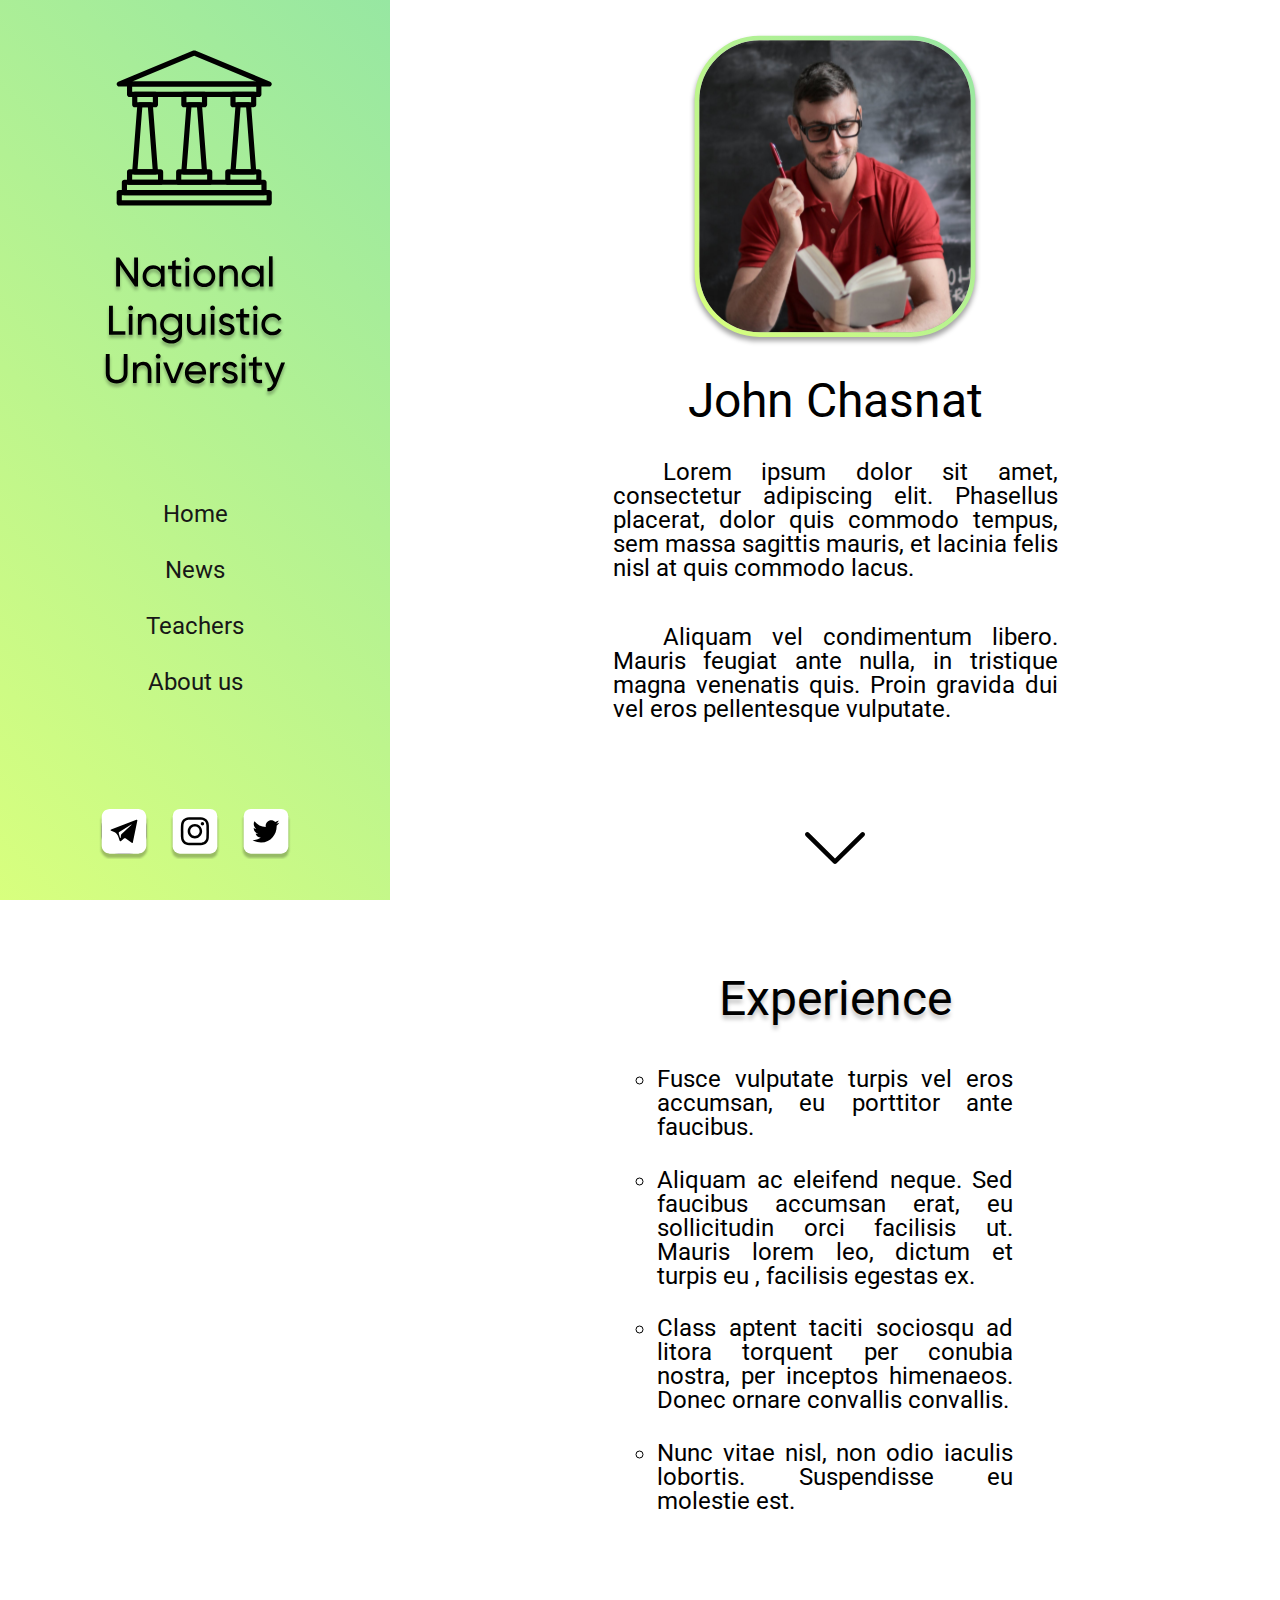
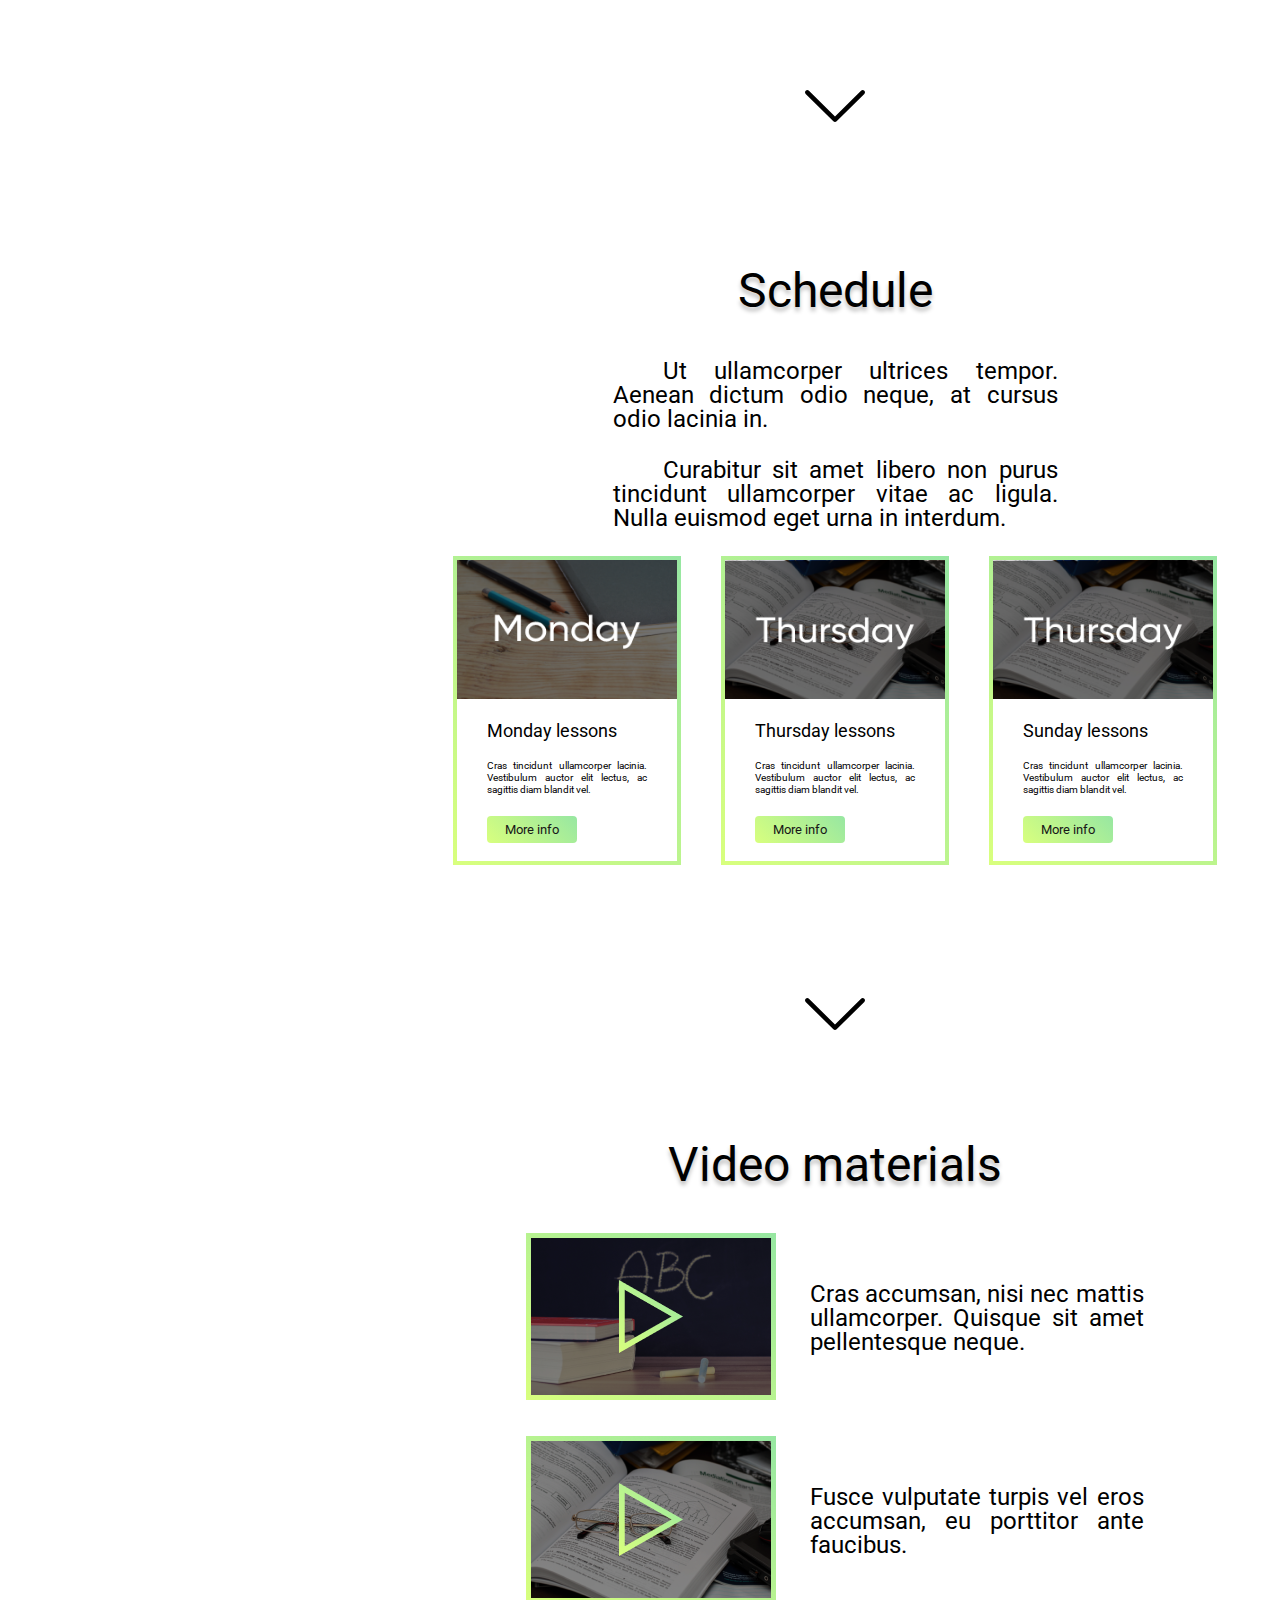
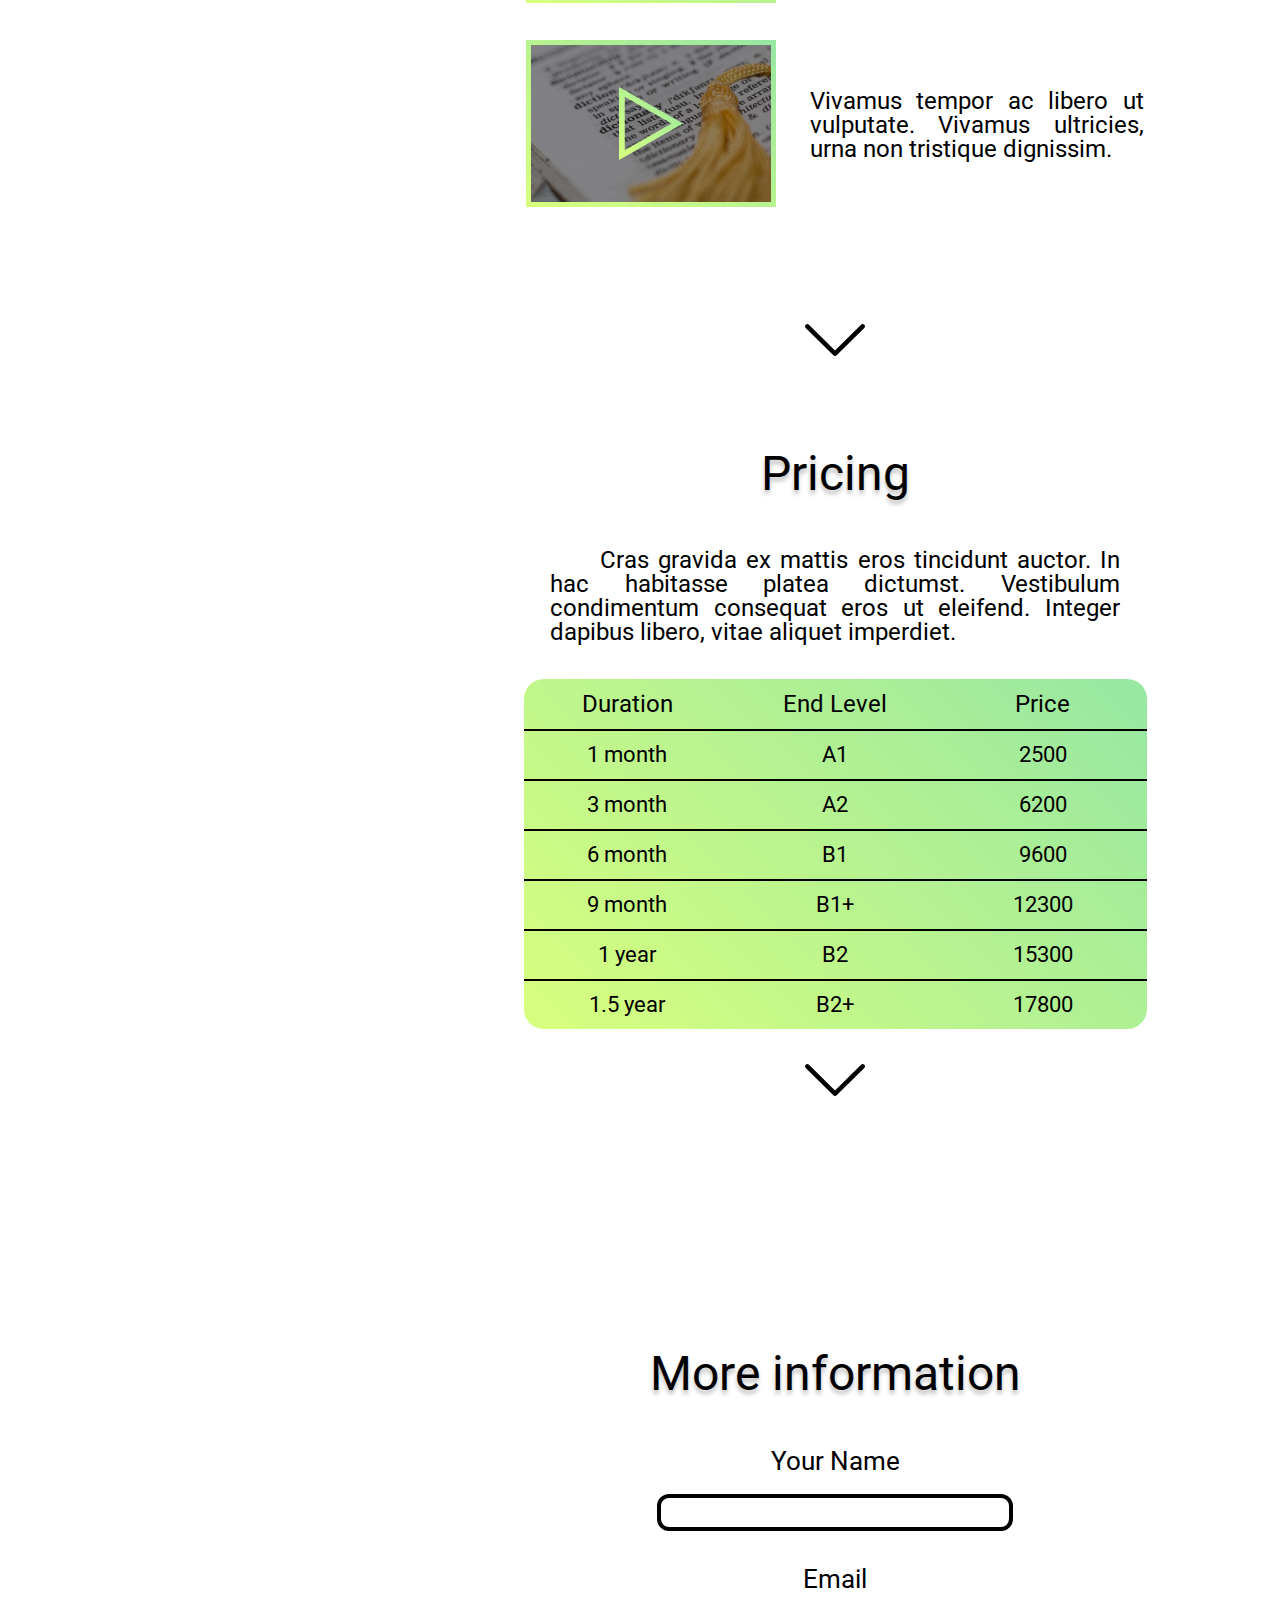
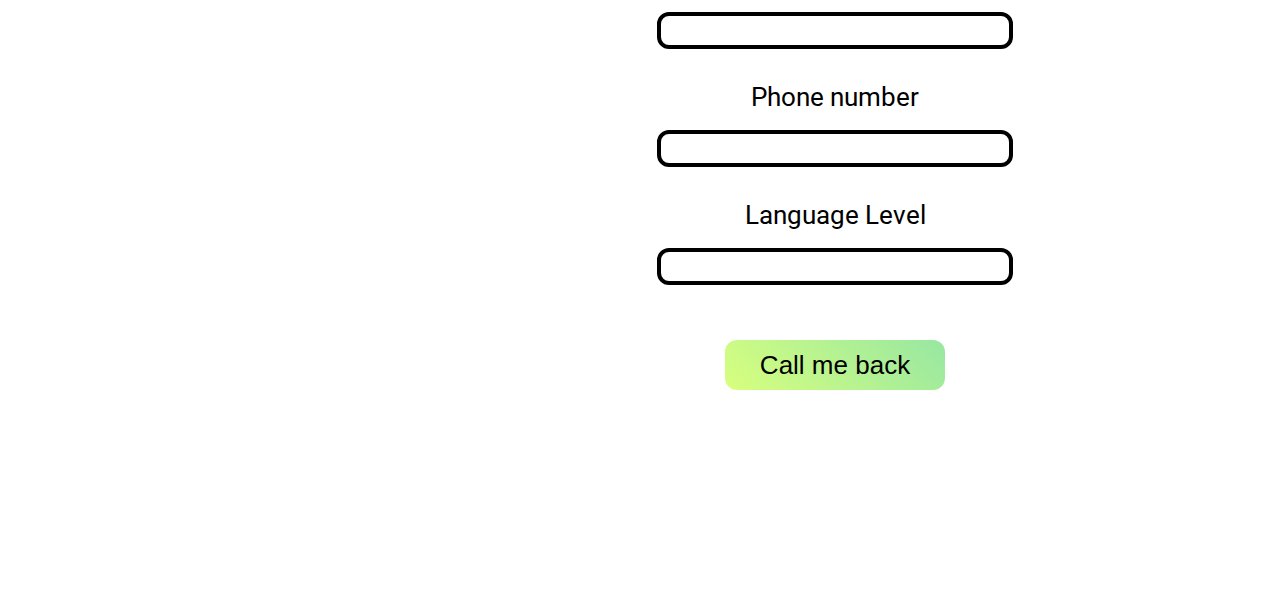
==== commit 28d06b63: "[IASAWebLab] Refactor video" ====
--- a/IASAWebLab/src/index.html
+++ b/IASAWebLab/src/index.html
@@ -64,115 +64,129 @@
     </section>
 
     <section class="experience-section" id="Experience">
-        <h2 class="section-header">Experience</h2>
-        <ul>
-            <li>
-                Fusce vulputate turpis vel eros accumsan, eu
-                <strong>porttitor ante faucibus</strong>.
-            </li>
-            <li>
-                Aliquam ac eleifend neque. Sed faucibus accumsan erat, eu sollicitudin orci facilisis ut.
-                <strong>Mauris lorem leo, dictum et turpis eu</strong>
-                , facilisis egestas ex.
-            </li>
-            <li>
-                Class aptent taciti sociosqu ad litora torquent
-                <strong>per conubia nostra</strong>
-                , per inceptos himenaeos. Donec ornare
-                convallis convallis.
-            </li>
-            <li>
-                <strong>Nunc vitae nisl, </strong>
-                non odio iaculis lobortis. Suspendisse eu molestie est.
-            </li>
-        </ul>
-        <a class="next-section-link" href="#Schedule">
-            <img src="img/linkArrow.svg" alt="Link to next article" height="32" width="60">
-        </a>
+        <div class="experience-section-element">
+            <h2 class="section-header">Experience</h2>
+            <ul>
+                <li>
+                    Fusce vulputate turpis vel eros accumsan, eu
+                    <strong>porttitor ante faucibus</strong>.
+                </li>
+                <li>
+                    Aliquam ac eleifend neque. Sed faucibus accumsan erat, eu sollicitudin orci facilisis ut.
+                    <strong>Mauris lorem leo, dictum et turpis eu</strong>
+                    , facilisis egestas ex.
+                </li>
+                <li>
+                    Class aptent taciti sociosqu ad litora torquent
+                    <strong>per conubia nostra</strong>,
+                    per inceptos himenaeos. Donec ornare
+                    convallis convallis.
+                </li>
+                <li>
+                    <strong>Nunc vitae nisl, </strong>
+                    non odio iaculis lobortis. Suspendisse eu molestie est.
+                </li>
+            </ul>
+        </div>
+        <div class="experience-section-element">
+            <a class="next-section-link" href="#Schedule">
+                <img src="img/linkArrow.svg" alt="Link to next article" height="32" width="60">
+            </a>
+        </div>
     </section>
 
     <section class="schedule-section" id="Schedule">
-        <h2 class="section-header">Schedule</h2>
-        <p class="schedule-paragraph-1">
-            Ut ullamcorper ultrices <strong>tempor</strong>. Aenean dictum odio neque, at cursus odio lacinia in.
-        </p>
-        <p class="schedule-paragraph-2">
-            Curabitur sit amet libero non purus tincidunt <strong>ullamcorper vitae ac ligula</strong>. Nulla euismod
-            eget urna in interdum.
-        </p>
-        <div class="schedule-items-container">
-            <article class="schedule-item">
-                <img src="img/shedule/monday.png" alt="Monday image">
-                <div class="schedule-item-content">
-                    <h2>Monday lessons</h2>
-                    <p>Cras tincidunt ullamcorper lacinia. Vestibulum auctor elit lectus, ac sagittis diam blandit
-                        vel.</p>
-                    <a href="">More info</a>
+        <div class="schedule-section-element">
+            <h2 class="section-header">Schedule</h2>
+            <p class="schedule-paragraph">
+                Ut ullamcorper ultrices <strong>tempor</strong>. Aenean dictum odio neque, at cursus odio lacinia in.
+            </p>
+            <p class="schedule-paragraph">
+                Curabitur sit amet libero non purus tincidunt <strong>ullamcorper vitae ac ligula</strong>. Nulla
+                euismod
+                eget urna in interdum.
+            </p>
+            <div class="schedule-items-container">
+                <article class="schedule-item">
+                    <img src="img/shedule/monday.png" alt="Monday image">
+                    <div class="schedule-item-content">
+                        <h2>Monday lessons</h2>
+                        <p>Cras tincidunt ullamcorper lacinia. Vestibulum auctor elit lectus, ac sagittis diam blandit
+                            vel.</p>
+                        <a href="">More info</a>
+                    </div>
+                </article>
+                <article class="schedule-item">
+                    <img src="img/shedule/thursday.png" alt="Thursday image">
+                    <div class="schedule-item-content">
+                        <h2>Thursday lessons</h2>
+                        <p>Cras tincidunt ullamcorper lacinia. Vestibulum auctor elit lectus, ac sagittis diam blandit
+                            vel.</p>
+                        <a href="">More info</a>
+                    </div>
+                </article>
+                <article class="schedule-item">
+                    <img src="img/shedule/thursday.png" alt="Sunday image">
+                    <div class="schedule-item-content">
+                        <h2>Sunday lessons</h2>
+                        <p>Cras tincidunt ullamcorper lacinia. Vestibulum auctor elit lectus, ac sagittis diam blandit
+                            vel.</p>
+                        <a href="">More info</a>
+                    </div>
+                </article>
+            </div>
+        </div>
+        <div class="schedule-section-element">
+            <a class="next-section-link" href="#VideoSection">
+                <img src="img/linkArrow.svg" alt="Link to next article" height="32" width="60">
+            </a>
+        </div>
+    </section>
+
+    <section class="video-section" id="VideoSection">
+        <div class="video-section-element">
+            <h2 class="section-header">Video materials</h2>
+            <div class="video-container">
+                <div class="video-container-item">
+                    <a href="">
+                        <img class="video-container-img" src="img/video/video1.png" alt="video1">
+                    </a>
+                    <div class="video-container-paragraph">
+                        <p>
+                            <strong>Cras accumsan</strong>, nisi nec mattis ullamcorper. Quisque sit amet pellentesque
+                            neque.
+                        </p>
+                    </div>
                 </div>
-            </article>
-            <article class="schedule-item">
-                <img src="img/shedule/thursday.png" alt="Thursday image">
-                <div class="schedule-item-content">
-                    <h2>Thursday lessons</h2>
-                    <p>Cras tincidunt ullamcorper lacinia. Vestibulum auctor elit lectus, ac sagittis diam blandit
-                        vel.</p>
-                    <a href="">More info</a>
+                <div class="video-container-item">
+                    <a href="">
+                        <img class="video-container-img" src="img/video/video2.png" alt="video2">
+                    </a>
+                    <div class="video-container-paragraph">
+                        <p>
+                            Fusce vulputate turpis vel eros accumsan, eu <strong>porttitor</strong> ante faucibus.
+                        </p>
+                    </div>
                 </div>
-            </article>
-            <article class="schedule-item">
-                <img src="img/shedule/thursday.png" alt="Sunday image">
-                <div class="schedule-item-content">
-                    <h2>Sunday lessons</h2>
-                    <p>Cras tincidunt ullamcorper lacinia. Vestibulum auctor elit lectus, ac sagittis diam blandit
-                        vel.</p>
-                    <a href="">More info</a>
-                </div>
-            </article>
-        </div>
-        <a class="next-section-link" href="#VideoSection">
-            <img src="img/linkArrow.svg" alt="Link to next article" height="32" width="60">
-        </a>
-    </section>
-
-    <section class="video-section" id="VideoSection">
-        <h2 class="section-header">Video materials</h2>
-        <div class="video-container">
-            <div class="video-container-item">
-                <a href="">
-                    <img class="video-container-img" src="img/video/video1.png" alt="video1">
-                </a>
-                <div class="video-container-paragraph">
-                    <p>
-                        <strong>Cras accumsan</strong>, nisi nec mattis ullamcorper. Quisque sit amet pellentesque
-                        neque.
-                    </p>
+                <div class="video-container-item">
+                    <a href="">
+                        <img class="video-container-img" src="img/video/video3.png" alt="video3">
+                    </a>
+                    <div class="video-container-paragraph">
+                        <p>
+                            Vivamus tempor ac libero ut vulputate. <strong>Vivamus ultricies</strong>, urna non
+                            tristique
+                            dignissim.
+                        </p>
+                    </div>
                 </div>
             </div>
-            <div class="video-container-item">
-                <a href="">
-                    <img class="video-container-img" src="img/video/video2.png" alt="video2">
-                </a>
-                <div class="video-container-paragraph">
-                    <p>
-                        Fusce vulputate turpis vel eros accumsan, eu <strong>porttitor</strong> ante faucibus.
-                    </p>
-                </div>
-            </div>
-            <div class="video-container-item">
-                <a href="">
-                    <img class="video-container-img" src="img/video/video3.png" alt="video3">
-                </a>
-                <div class="video-container-paragraph">
-                    <p>
-                        Vivamus tempor ac libero ut vulputate. <strong>Vivamus ultricies</strong>, urna non tristique
-                        dignissim.
-                    </p>
-                </div>
-            </div>
-        </div>
-        <a class="next-section-link" href="#Pricing">
-            <img src="img/linkArrow.svg" alt="Link to next article" height="32" width="60">
-        </a>
+        </div>
+        <div class="video-section-element">
+            <a class="next-section-link" href="#Pricing">
+                <img src="img/linkArrow.svg" alt="Link to next article" height="32" width="60">
+            </a>
+        </div>
     </section>
 
     <section class="pricing-section" id="Pricing">
--- a/IASAWebLab/src/css/grid.css
+++ b/IASAWebLab/src/css/grid.css
@@ -26,8 +26,25 @@
 /**
  * Title section
  */
+.title-section {
+    display: flex;
+    flex-wrap: wrap;
+    justify-content: center;
+}
 
-.title-section {
+/**
+ * Experience section
+ */
+.experience-section {
+    display: flex;
+    flex-wrap: wrap;
+    justify-content: center;
+}
+
+/**
+ * Schedule section
+ */
+.schedule-section {
     display: flex;
     flex-wrap: wrap;
     justify-content: center;
@@ -36,13 +53,23 @@
 /**
  * Video section
  */
+.video-section {
+    display: flex;
+    flex-wrap: wrap;
+    justify-content: center;
+}
+
 .video-container {
     display: flex;
-    flex-wrap: wrap;
+    flex-direction: column;
+    justify-content: center;
+
 }
 
-.video-container-item a {
-    float: left;
+.video-container-item {
+    display: flex;
+    justify-content: center;
+    align-items: center;
 }
 
 /**
--- a/IASAWebLab/src/css/indentation.css
+++ b/IASAWebLab/src/css/indentation.css
@@ -32,7 +32,7 @@
 }
 
 /**
- * Title
+ * Title section
  */
 .title-section-element {
     margin-top: auto;
@@ -49,3 +49,67 @@
     margin-right: auto;
     margin-left: auto;
 }
+
+/**
+ * Experience section
+ */
+.experience-section-element {
+    margin-top: auto;
+    margin-bottom: auto;
+}
+
+.experience-section .section-header {
+    margin-bottom: 5%;
+}
+
+.experience-section ul {
+    margin-left: auto;
+    margin-right: auto;
+}
+
+.experience-section li {
+    margin-bottom: 8%;
+}
+
+/**
+ * Schedule section
+ */
+.schedule-section-element {
+    margin-top: auto;
+    margin-bottom: auto;
+}
+
+.schedule-section .section-header {
+    margin-bottom: 5%;
+}
+
+.schedule-paragraph {
+    margin-bottom: 3%;
+    margin-right: auto;
+    margin-left: auto;
+}
+
+/**
+ * Video section
+ */
+.video-section-element {
+    margin-top: auto;
+    margin-bottom: auto;
+}
+
+.video-section .section-header {
+    margin-bottom: 5%;
+}
+
+.video-container {
+    margin-right: auto;
+    margin-left: auto;
+}
+
+.video-container-item {
+    margin-bottom: 5%;
+}
+
+.video-container-paragraph {
+    margin-left: 5%;
+}
--- a/IASAWebLab/src/css/index.css
+++ b/IASAWebLab/src/css/index.css
@@ -70,68 +70,49 @@
 /**
  * Experience section
  */
-.experience-section {
-    margin-bottom: 50px;
+.experience-section-element {
+    width: 100%;
     text-align: center;
 }
 
 .experience-section .section-header {
-    padding-top: 50px;
-    font-size: 48px;
-    text-shadow: 0 4px 4px rgba(0, 0, 0, 0.25);
-    margin-bottom: 70px;
+    font-size: 48px;
+    text-shadow: 0 4px 4px rgba(0, 0, 0, 0.25);
 }
 
 .experience-section ul {
-    margin-left: 20%;
-    margin-right: 20%;
-    padding-left: 50px;
-    padding-right: 50px;
+    width: 40%;
     text-align: justify;
     font-size: 24px;
     list-style-type: circle;
 }
 
-.experience-section li {
-    margin-top: 50px;
-    margin-bottom: 55px;
+.experience-section-element {
+    width: 100%;
+    text-align: center;
 }
 
 /**
  * Schedule section
  */
-.schedule-section {
-    margin-bottom: 50px;
+.schedule-section-element {
+    width: 100%;
     text-align: center;
 }
 
 .schedule-section .section-header {
-    padding-top: 50px;
-    padding-bottom: 50px;
-    font-size: 48px;
-    text-shadow: 0 4px 4px rgba(0, 0, 0, 0.25);
-}
-
-.schedule-paragraph-1 {
-    margin-left: 18%;
-    margin-right: 18%;
+    font-size: 48px;
+    text-shadow: 0 4px 4px rgba(0, 0, 0, 0.25);
+}
+
+.schedule-paragraph {
+    width: 50%;
     text-align: justify;
     font-size: 24px;
     text-indent: 50px;
 }
 
-.schedule-paragraph-2 {
-    margin-top: 20px;
-    margin-left: 18%;
-    margin-right: 18%;
-    text-align: justify;
-    font-size: 24px;
-    text-indent: 50px;
-}
-
 .schedule-items-container {
-    margin-top: 50px;
-    margin-bottom: 35px;
     display: flex;
     justify-content: center;
 }
@@ -186,39 +167,27 @@
 /**
  * Video section
  */
-.video-section {
+.video-section-element {
+    width: 100%;
     text-align: center;
 }
 
 .video-section .section-header {
-    padding-top: 35px;
-    padding-bottom: 25px;
     font-size: 48px;
     text-shadow: 0 4px 4px rgba(0, 0, 0, 0.25);
 }
 
 .video-container {
-    margin: 10px 20% 20px;
-}
-
-.video-container-item {
-    width: 100%;
-}
-
-.video-container-item a {
-    display: block;
-    margin-top: 20px;
-    margin-bottom: 20px;
+    width: 75%;
 }
 
 .video-container-img {
-    height: 132px;
-    width: 198px;
+    height: 167px;
+    width: 250px;
 }
 
 .video-container-paragraph {
-    margin-top: 40px;
-    margin-left: 40%;
+    width: 50%;
     font-size: 24px;
     text-align: justify;
 }
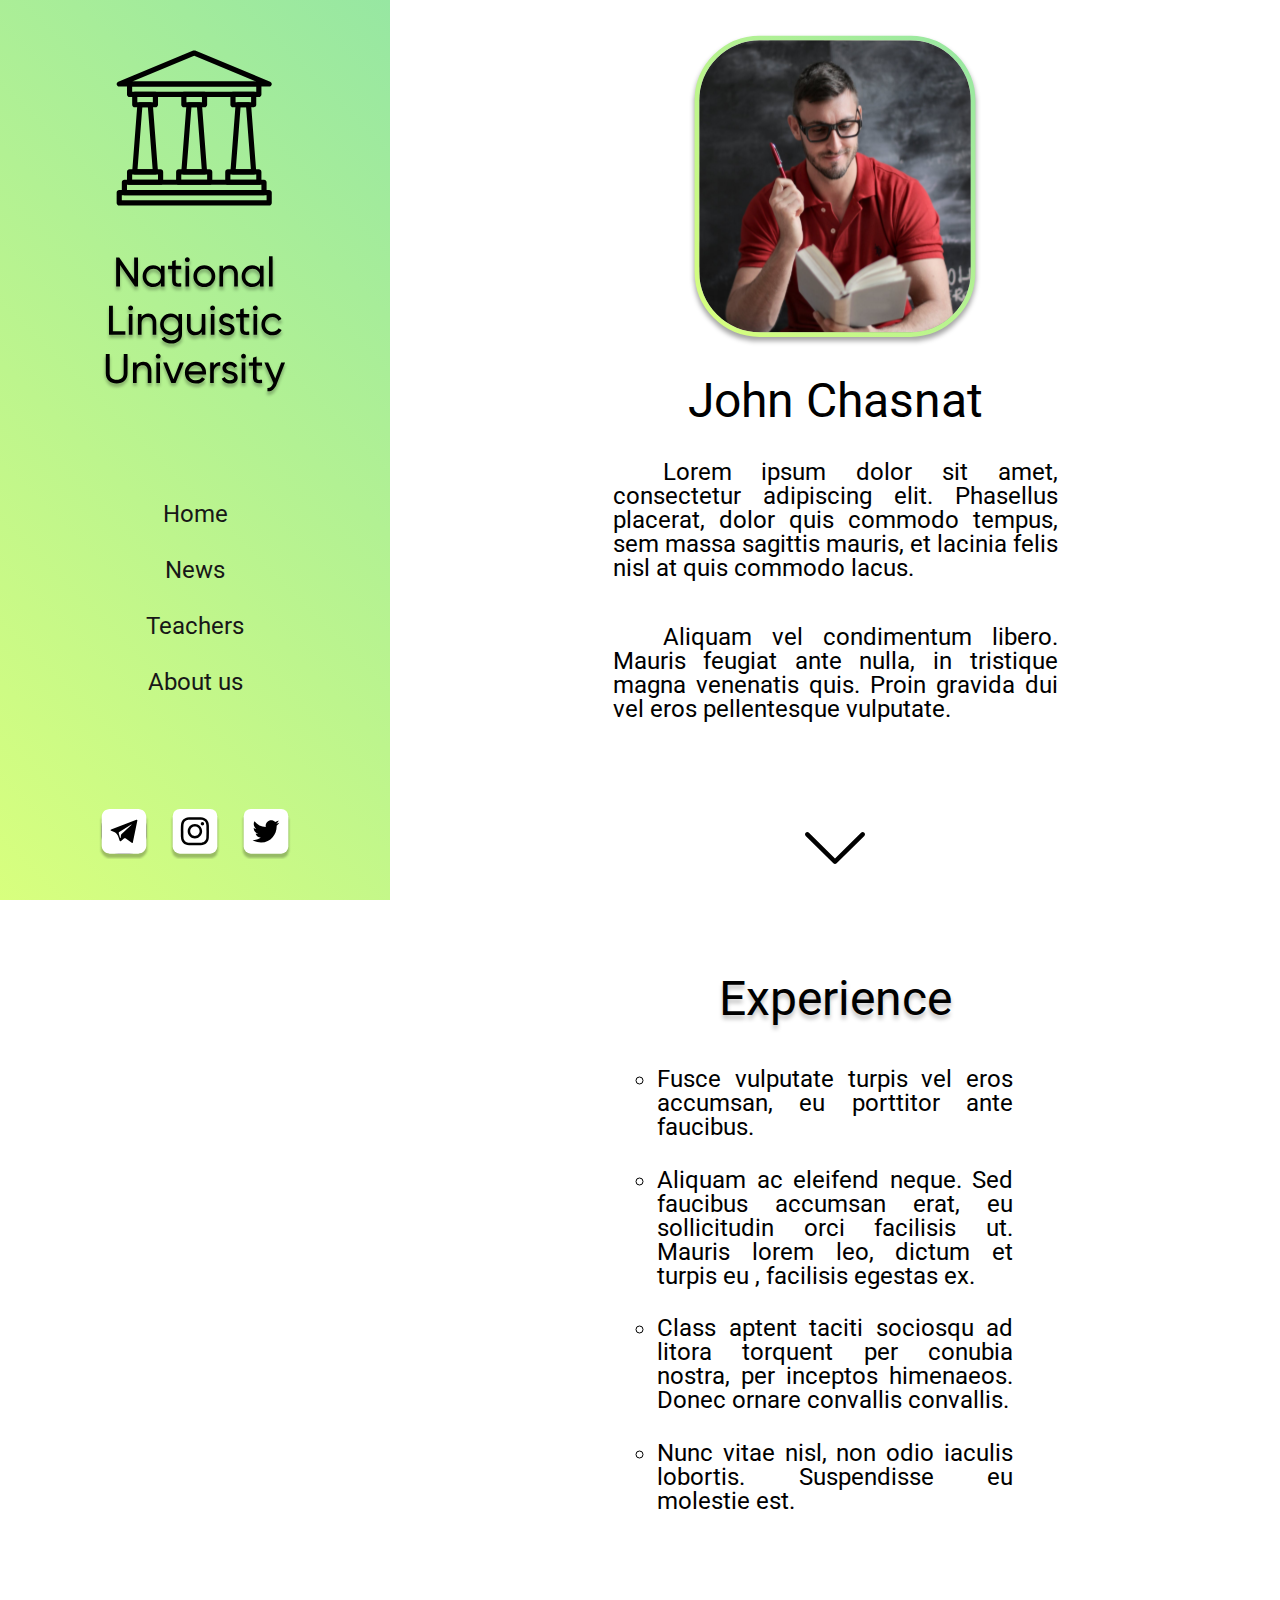
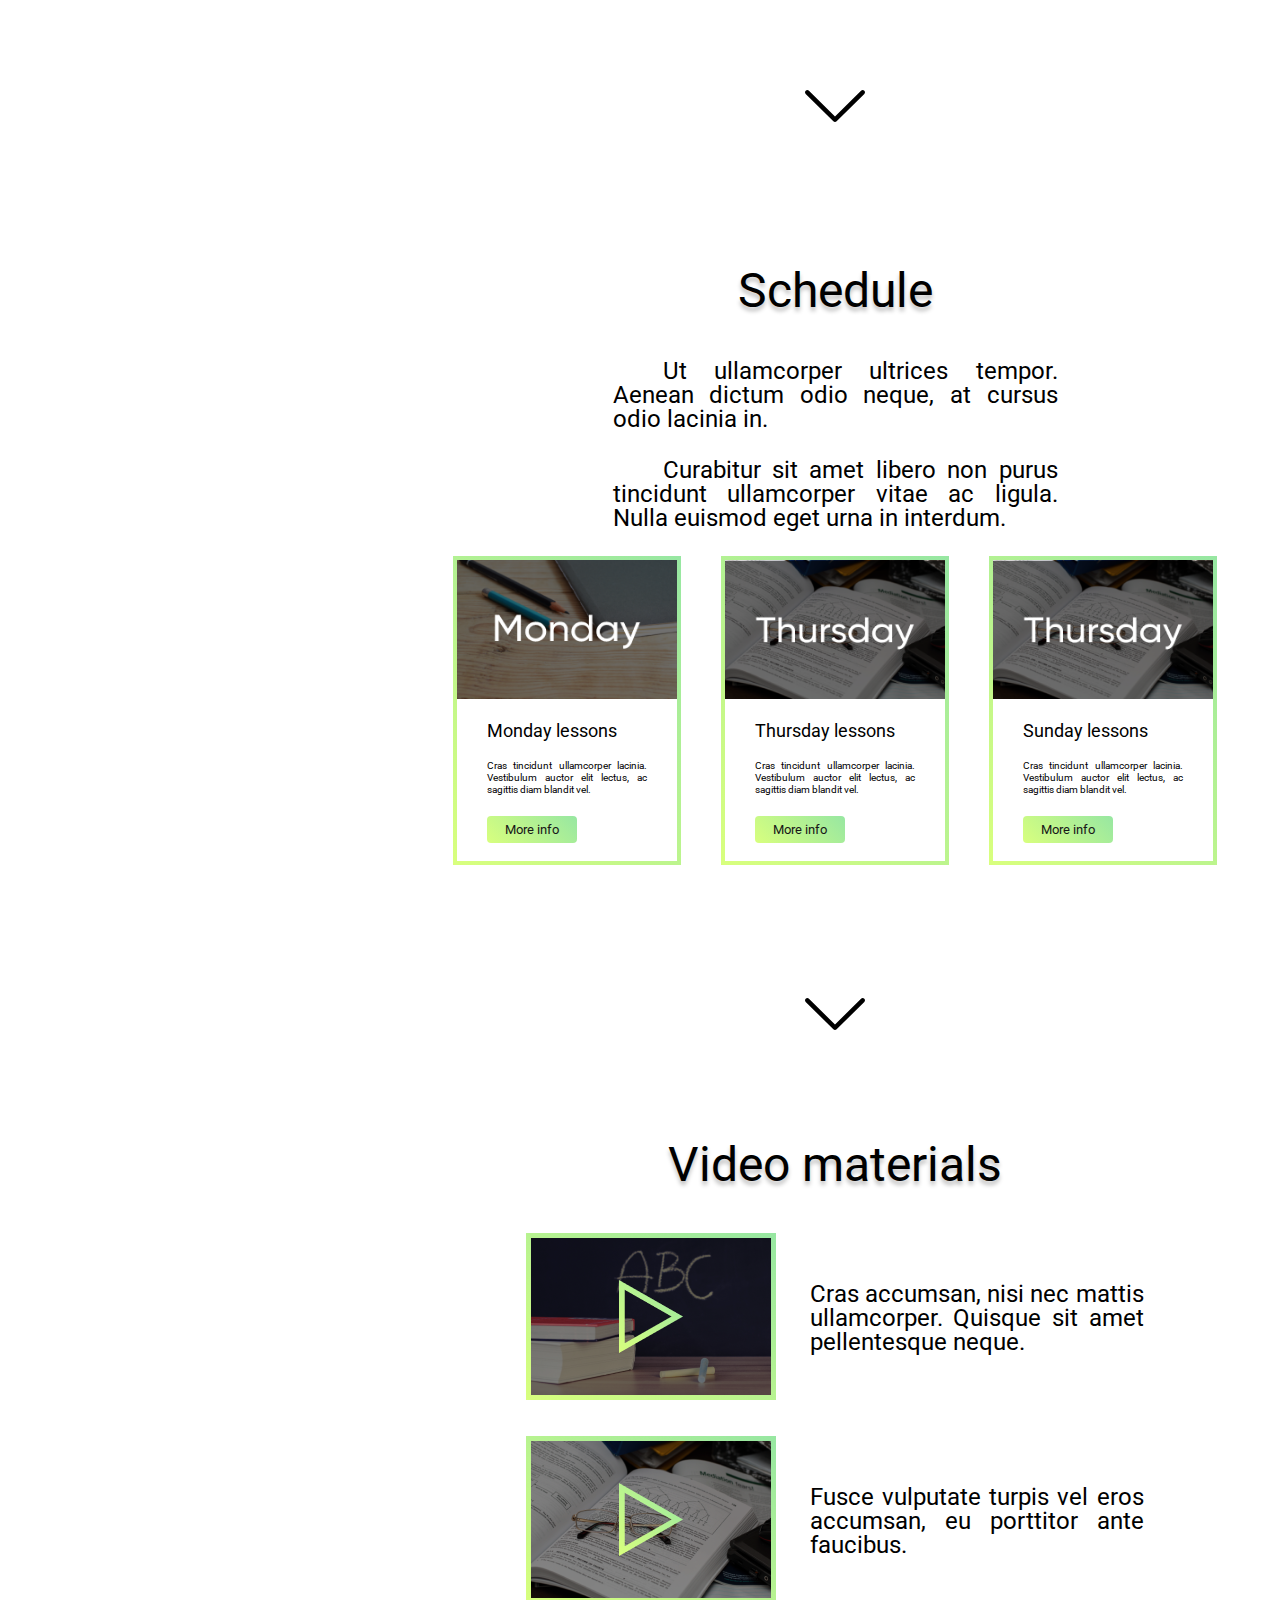
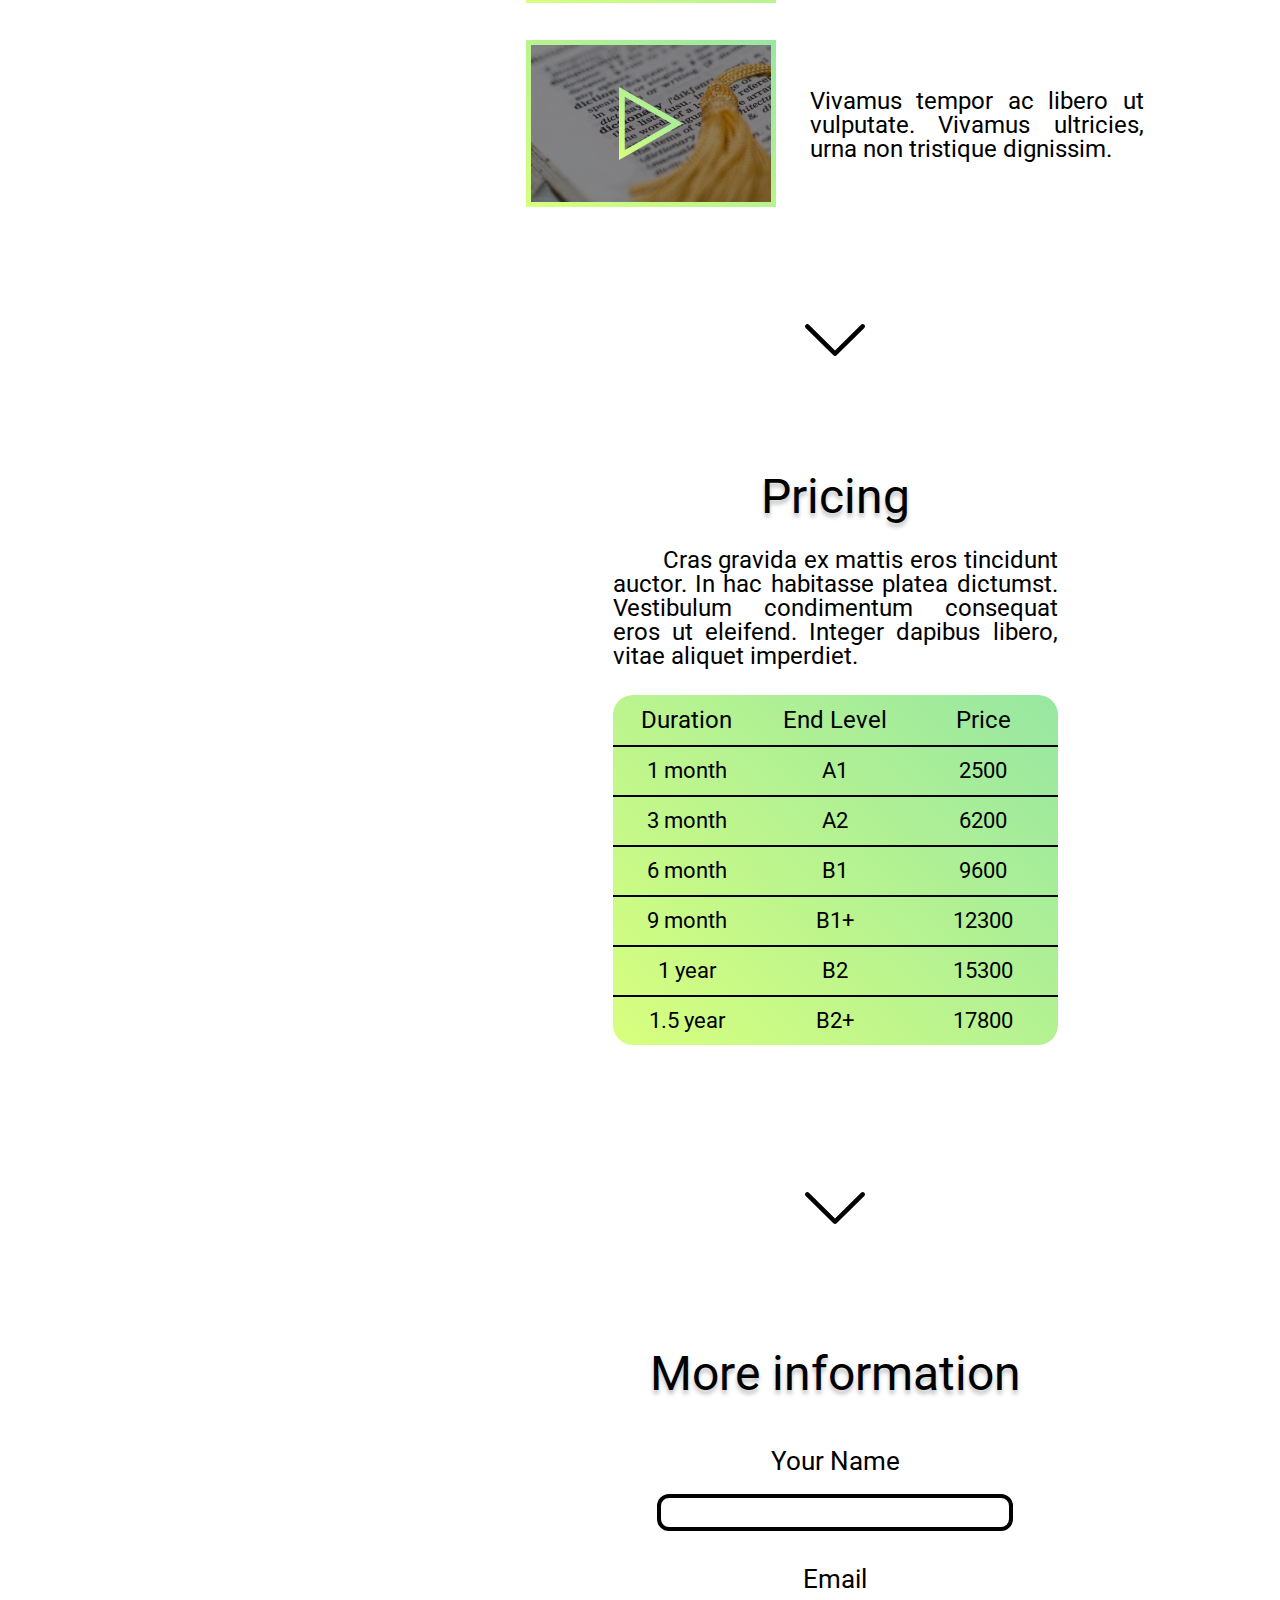
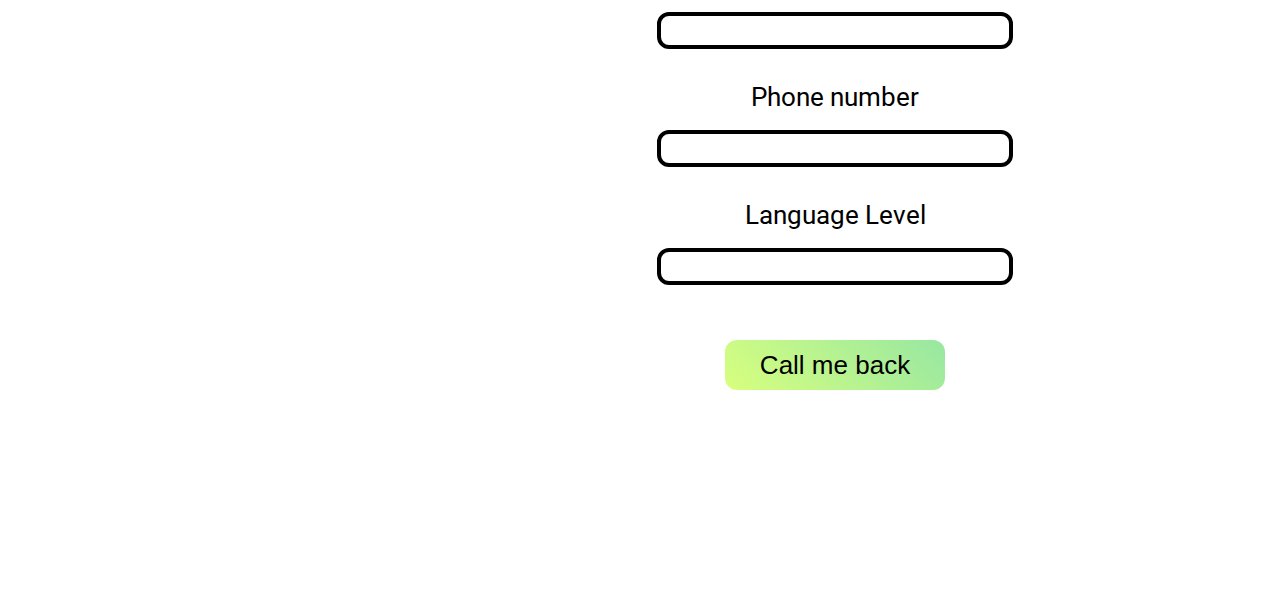
==== commit a6559c63: "[IASAWebLab] Refactor pricing" ====
--- a/IASAWebLab/src/index.html
+++ b/IASAWebLab/src/index.html
@@ -190,53 +190,59 @@
     </section>
 
     <section class="pricing-section" id="Pricing">
-        <h2 class="section-header">Pricing</h2>
-        <p class="pricing-paragraph">
-            Cras gravida <strong>ex mattis eros</strong> tincidunt auctor. In hac habitasse platea dictumst. Vestibulum
-            condimentum consequat eros ut eleifend. <strong>Integer dapibus libero</strong>, vitae aliquet imperdiet.
-        </p>
-        <div class="pricing-table">
-            <table>
-                <tr class="pricing-table-header">
-                    <th>Duration</th>
-                    <th>End Level</th>
-                    <th>Price</th>
-                </tr>
-                <tr class="pricing-table-data">
-                    <td>1 month</td>
-                    <td>A1</td>
-                    <td>2500</td>
-                </tr>
-                <tr class="pricing-table-data">
-                    <td>3 month</td>
-                    <td>A2</td>
-                    <td>6200</td>
-                </tr>
-                <tr class="pricing-table-data">
-                    <td>6 month</td>
-                    <td>B1</td>
-                    <td>9600</td>
-                </tr>
-                <tr class="pricing-table-data">
-                    <td>9 month</td>
-                    <td>B1+</td>
-                    <td>12300</td>
-                </tr>
-                <tr class="pricing-table-data">
-                    <td>1 year</td>
-                    <td>B2</td>
-                    <td>15300</td>
-                </tr>
-                <tr class="last-pricing-table-data">
-                    <td>1.5 year</td>
-                    <td>B2+</td>
-                    <td>17800</td>
-                </tr>
-            </table>
-        </div>
-        <a class="next-section-link" href="#MoreInfo">
-            <img src="img/linkArrow.svg" alt="Link to next section" height="32" width="60">
-        </a>
+        <div class="pricing-section-element">
+            <h2 class="section-header">Pricing</h2>
+            <p class="pricing-paragraph">
+                Cras gravida <strong>ex mattis eros</strong> tincidunt auctor. In hac habitasse platea dictumst.
+                Vestibulum
+                condimentum consequat eros ut eleifend. <strong>Integer dapibus libero</strong>, vitae aliquet
+                imperdiet.
+            </p>
+            <div class="pricing-table">
+                <table>
+                    <tr class="pricing-table-header">
+                        <th>Duration</th>
+                        <th>End Level</th>
+                        <th>Price</th>
+                    </tr>
+                    <tr class="pricing-table-data">
+                        <td>1 month</td>
+                        <td>A1</td>
+                        <td>2500</td>
+                    </tr>
+                    <tr class="pricing-table-data">
+                        <td>3 month</td>
+                        <td>A2</td>
+                        <td>6200</td>
+                    </tr>
+                    <tr class="pricing-table-data">
+                        <td>6 month</td>
+                        <td>B1</td>
+                        <td>9600</td>
+                    </tr>
+                    <tr class="pricing-table-data">
+                        <td>9 month</td>
+                        <td>B1+</td>
+                        <td>12300</td>
+                    </tr>
+                    <tr class="pricing-table-data">
+                        <td>1 year</td>
+                        <td>B2</td>
+                        <td>15300</td>
+                    </tr>
+                    <tr class="last-pricing-table-data">
+                        <td>1.5 year</td>
+                        <td>B2+</td>
+                        <td>17800</td>
+                    </tr>
+                </table>
+            </div>
+        </div>
+        <div class="pricing-section-element">
+            <a class="next-section-link" href="#MoreInfo">
+                <img src="img/linkArrow.svg" alt="Link to next section" height="32" width="60">
+            </a>
+        </div>
     </section>
 
     <section class="info-section" id="MoreInfo">
--- a/IASAWebLab/src/css/grid.css
+++ b/IASAWebLab/src/css/grid.css
@@ -51,6 +51,15 @@
 }
 
 /**
+ * Pricing section
+ */
+.pricing-section {
+    display: flex;
+    flex-wrap: wrap;
+    justify-content: center;
+}
+
+/**
  * Video section
  */
 .video-section {
--- a/IASAWebLab/src/css/indentation.css
+++ b/IASAWebLab/src/css/indentation.css
@@ -113,3 +113,20 @@
 .video-container-paragraph {
     margin-left: 5%;
 }
+
+/**
+ * Pricing section
+ */
+.pricing-section-element {
+    margin-top: auto;
+    margin-bottom: auto;
+}
+
+.pricing-paragraph {
+    margin: 3% auto;
+}
+
+.pricing-table {
+    margin-left: auto;
+    margin-right: auto;
+}
--- a/IASAWebLab/src/css/index.css
+++ b/IASAWebLab/src/css/index.css
@@ -195,27 +195,25 @@
 /**
  * Pricing section
  */
-.pricing-section {
+.pricing-section-element {
+    width: 100%;
     text-align: center;
 }
 
 .pricing-section .section-header {
-    padding-top: 50px;
-    padding-bottom: 50px;
     font-size: 48px;
     text-shadow: 0 4px 4px rgba(0, 0, 0, 0.25);
 }
 
 .pricing-paragraph {
-    margin-left: 18%;
-    margin-right: 18%;
+    width: 50%;
     text-align: justify;
     font-size: 24px;
     text-indent: 50px;
 }
 
 .pricing-table {
-    margin: 35px 15%;
+    width: 50%;
 }
 
 .pricing-table table {
@@ -224,7 +222,7 @@
     border-radius: 20px;
 }
 
-th, td {
+.pricing-table table th, td {
     width: 33%;
     padding: 13px;
     border-bottom: 2px solid black;
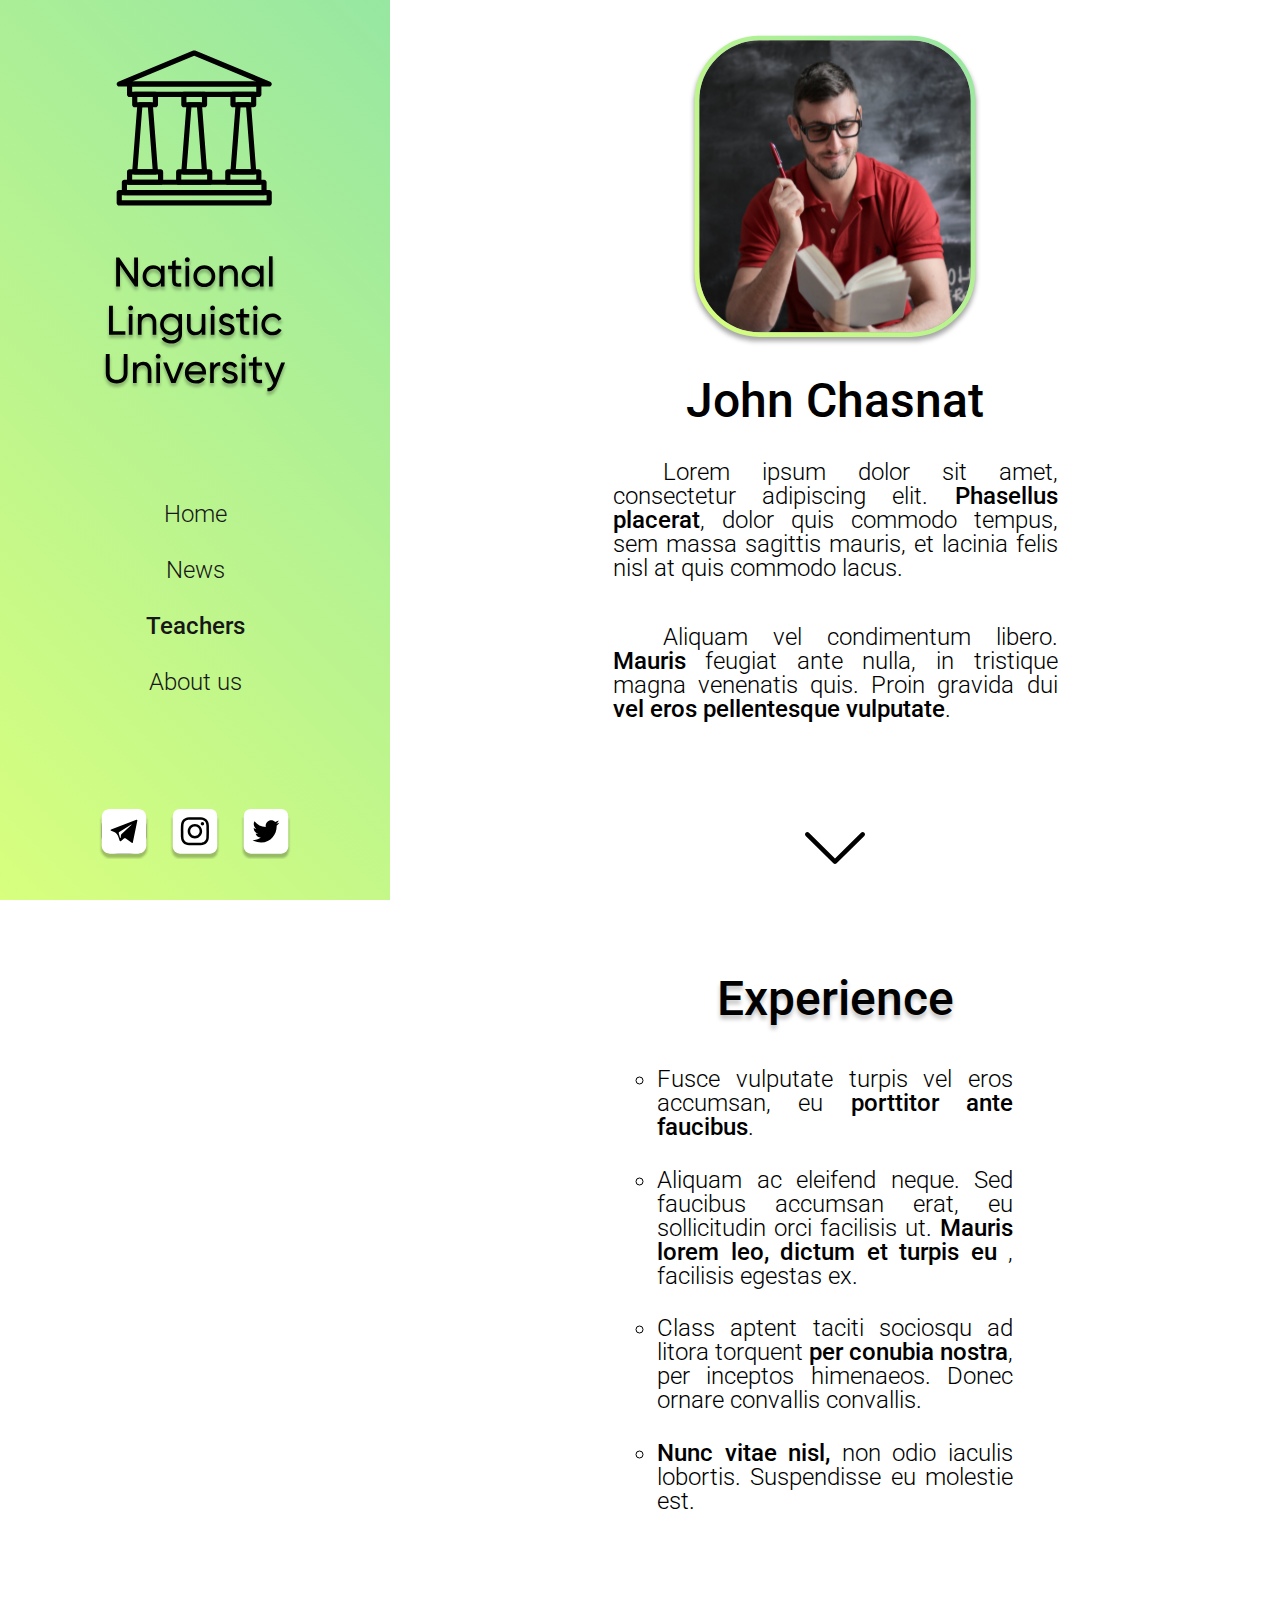
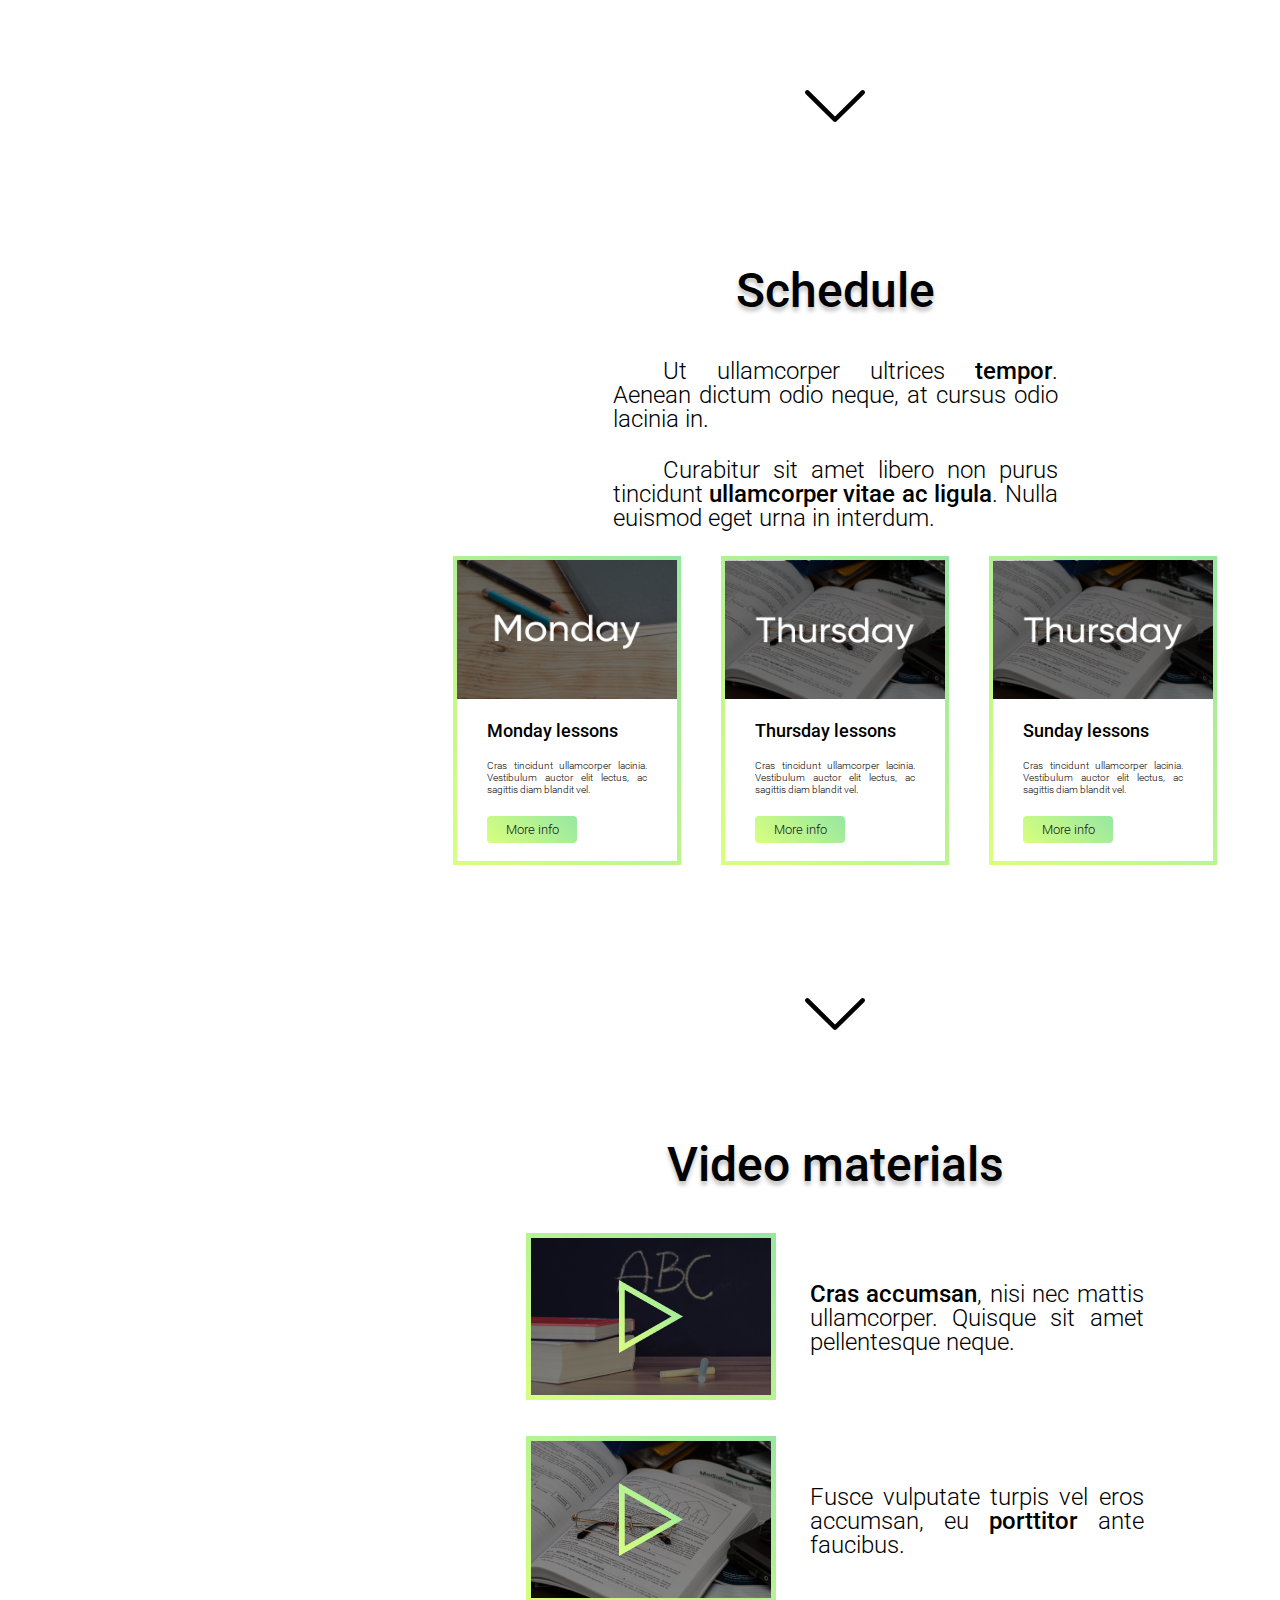
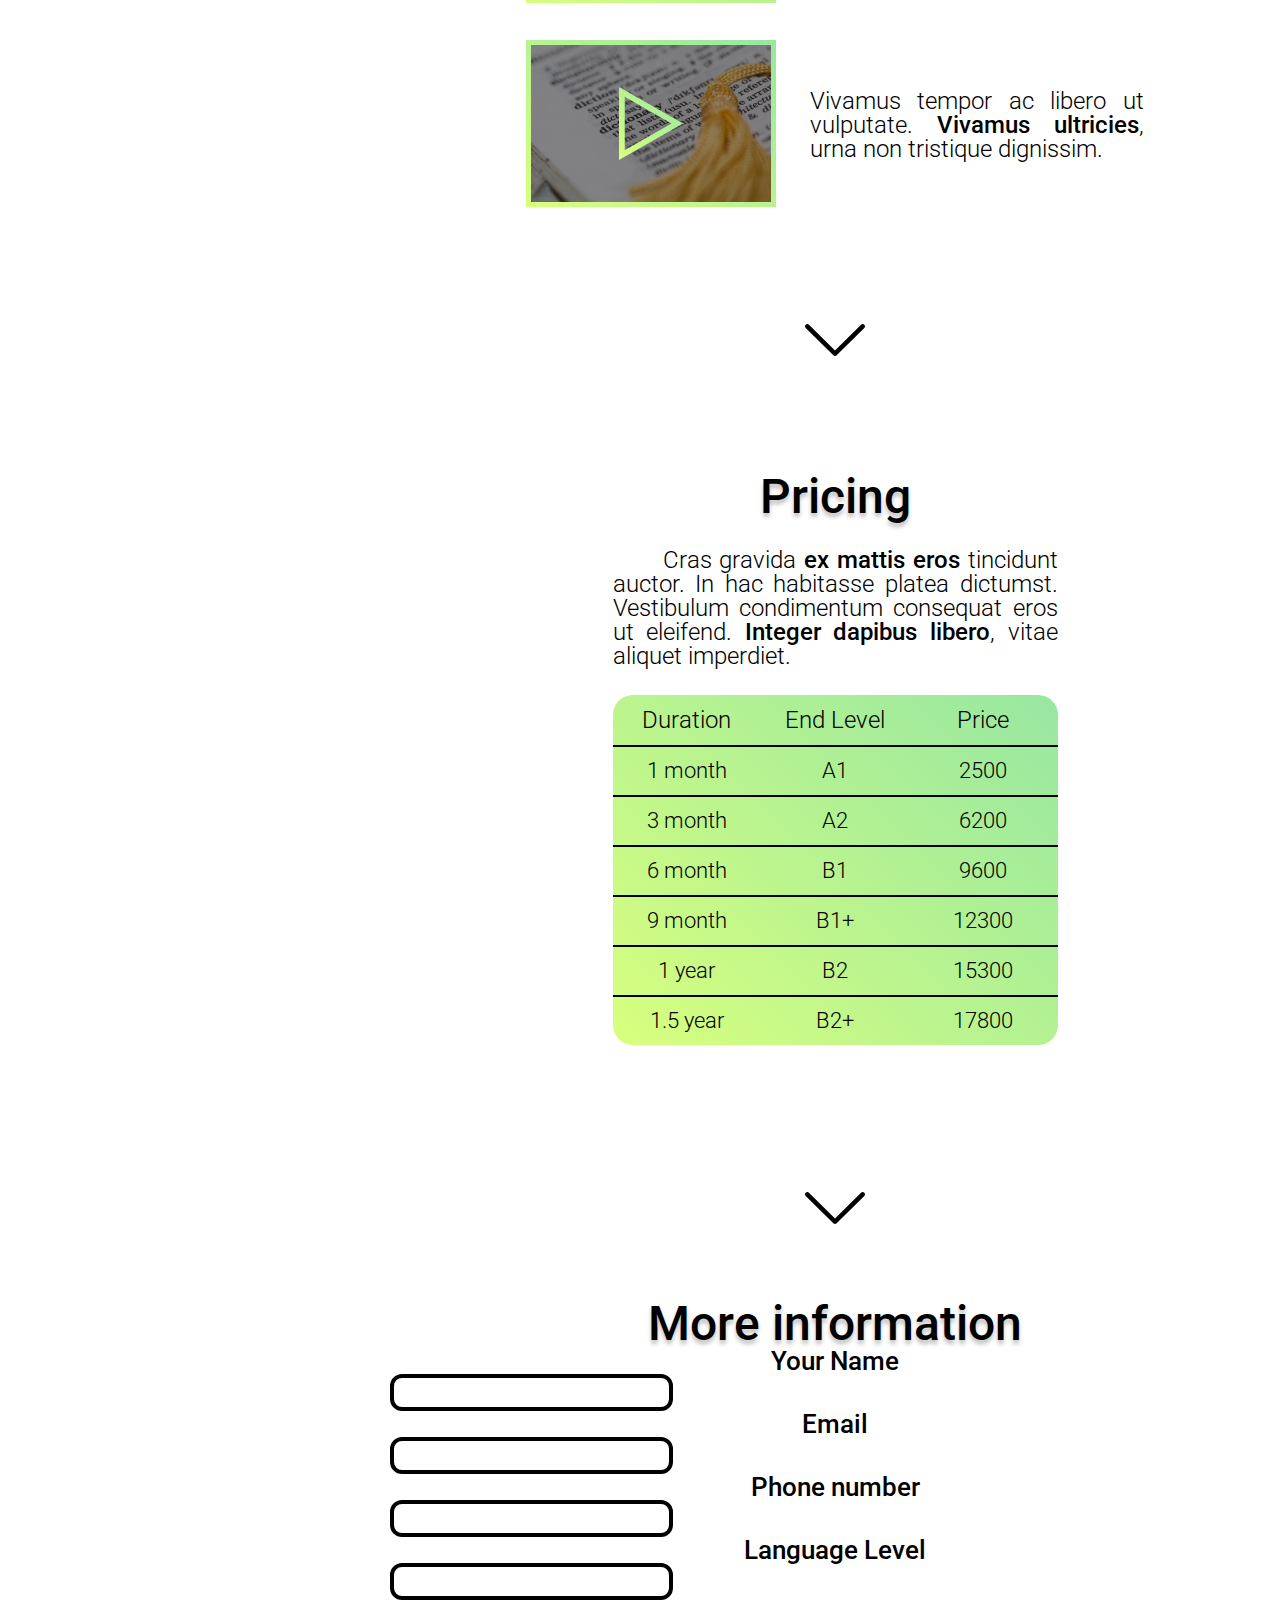
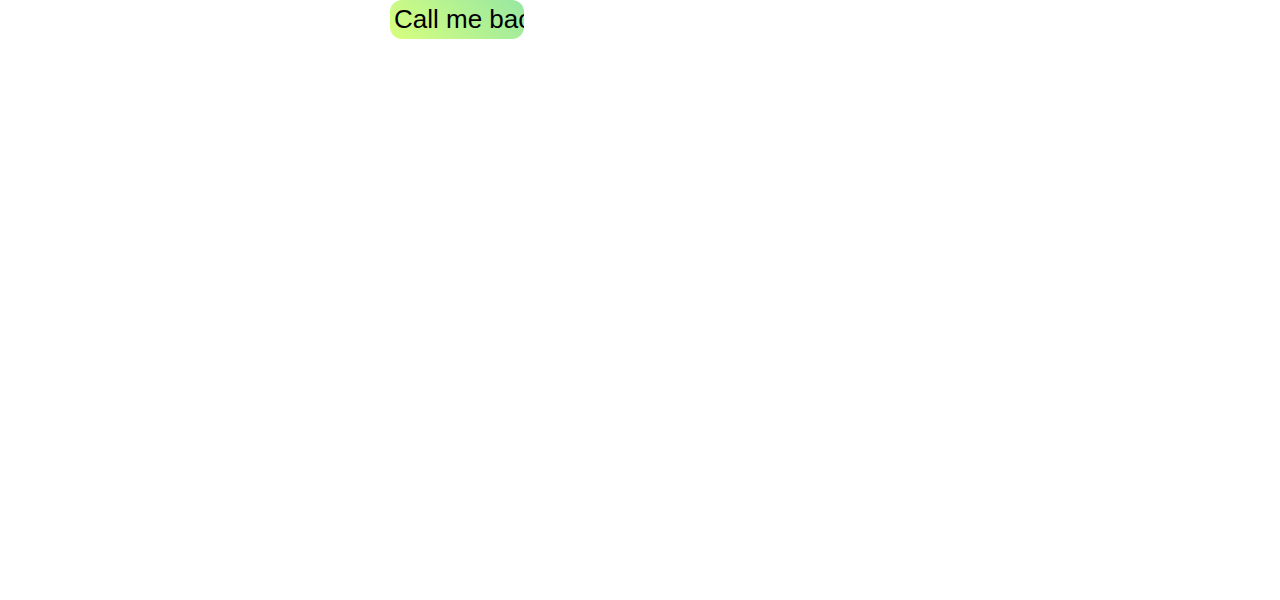
==== commit bb616a97: "Merge pull request #12 from MLGMAG/iwlFonts" ====
--- a/IASAWebLab/src/index.html
+++ b/IASAWebLab/src/index.html
@@ -9,7 +9,7 @@
     <link rel="stylesheet" href="css/indentation.css">
     <link rel="stylesheet" href="css/index.css">
     <link rel="preconnect" href="https://fonts.gstatic.com">
-    <link href="https://fonts.googleapis.com/css2?family=Roboto:wght@300;400&display=swap" rel="stylesheet">
+    <link href="https://fonts.googleapis.com/css2?family=Roboto:wght@300;500&display=swap" rel="stylesheet">
 </head>
 <body>
 <div class="sidebar">
@@ -21,7 +21,7 @@
             <nav class="sidebar-nav">
                 <a class="sidebar-nav-item" href="#">Home</a>
                 <a class="sidebar-nav-item" href="#">News</a>
-                <a class="sidebar-nav-item" href="#">Teachers</a>
+                <a class="sidebar-nav-item" href="#"><strong>Teachers</strong></a>
                 <a class="sidebar-nav-item" href="#">About us</a>
             </nav>
         </div>
@@ -246,18 +246,20 @@
     </section>
 
     <section class="info-section" id="MoreInfo">
-        <h2 class="section-header">More information</h2>
-        <form class="info-section-form" action="/">
-            <label for="name">Your Name</label>
-            <input type="text" id="name">
-            <label for="email">Email</label>
-            <input type="text" id="email">
-            <label for="phoneNumber">Phone number</label>
-            <input type="text" id="phoneNumber">
-            <label for="languageLevel">Language Level</label>
-            <input type="text" id="languageLevel">
-            <input class="submit-button" type="submit" value="Call me back">
-        </form>
+        <div class="info-section-element">
+            <h2 class="section-header">More information</h2>
+            <form class="info-section-form" action="/">
+                <label for="name">Your Name</label>
+                <input type="text" id="name">
+                <label for="email">Email</label>
+                <input type="text" id="email">
+                <label for="phoneNumber">Phone number</label>
+                <input type="text" id="phoneNumber">
+                <label for="languageLevel">Language Level</label>
+                <input type="text" id="languageLevel">
+                <input type="submit" value="Call me back">
+            </form>
+        </div>
     </section>
 </main>
 
--- a/IASAWebLab/src/css/index.css
+++ b/IASAWebLab/src/css/index.css
@@ -3,6 +3,15 @@
  */
 body {
     font-family: 'Roboto', sans-serif;
+    font-weight: 300;
+}
+
+h2 {
+    font-weight: 500;
+}
+
+strong {
+    font-weight: 500;
 }
 
 /**
@@ -244,46 +253,34 @@
 /**
  * Info section
  */
-.info-section {
+.info-section-element {
+    width: 100%;
     text-align: center;
 }
 
 .info-section .section-header {
-    padding-top: 50px;
-    padding-bottom: 50px;
-    font-size: 48px;
-    text-shadow: 0 4px 4px rgba(0, 0, 0, 0.25);
-}
-
-.info-section-form {
-    margin-left: 30%;
-    margin-right: 30%;
+    font-size: 48px;
+    text-shadow: 0 4px 4px rgba(0, 0, 0, 0.25);
 }
 
 .info-section-form label {
+    font-weight: 500;
     font-size: 26px;
-    margin-bottom: 20px;
 }
 
 .info-section-form input {
+    width: 30%;
     padding: 4px;
     text-align: center;
     font-size: 18px;
-    margin-bottom: 35px;
     border: 4px solid;
     border-radius: 12px;
 }
 
 .info-section-form input:last-child {
     border: none;
+    font-weight: 500;
+    width: 15%;
     font-size: 26px;
-}
-
-.submit-button {
-    margin-top: 20px;
-    margin-left: auto;
-    margin-right: auto;
-    height: 50px;
-    width: 220px;
     background: linear-gradient(45deg, #D8FF7E 0%, #97E7A2 100%);
 }
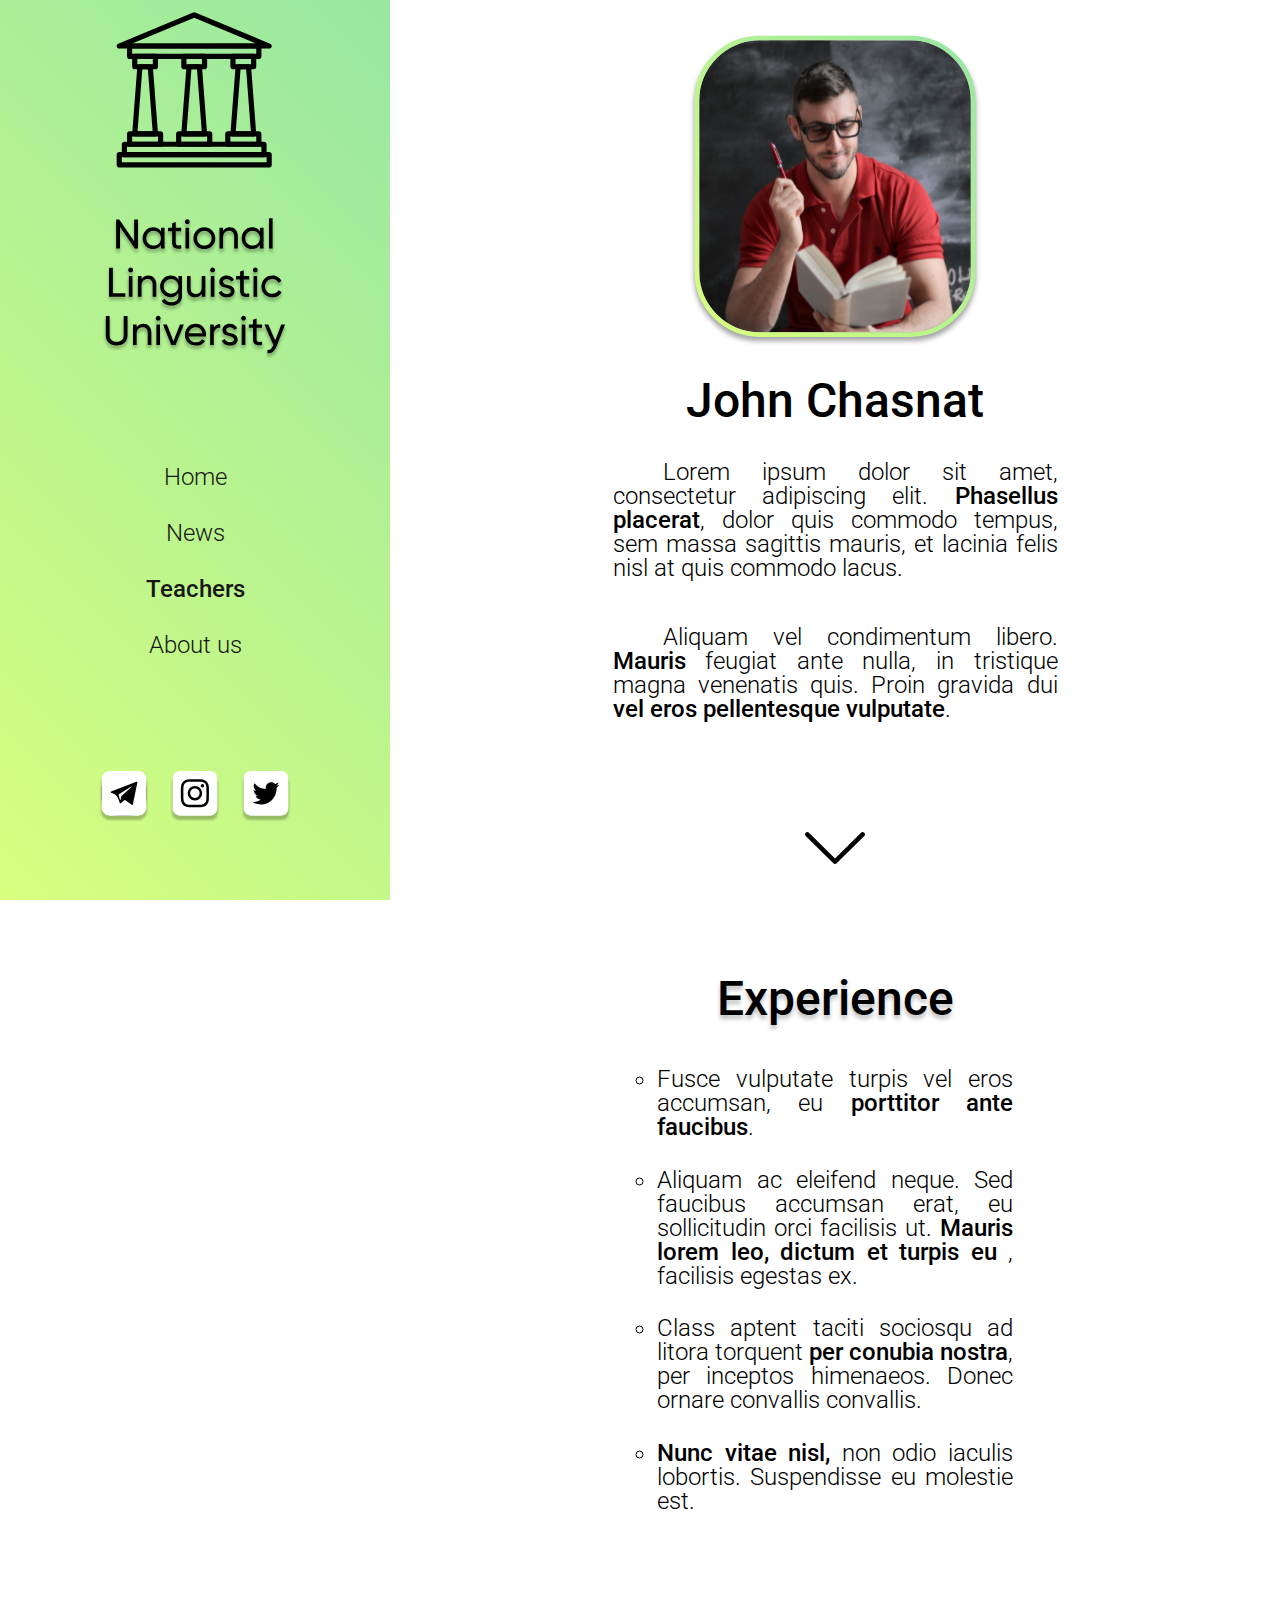
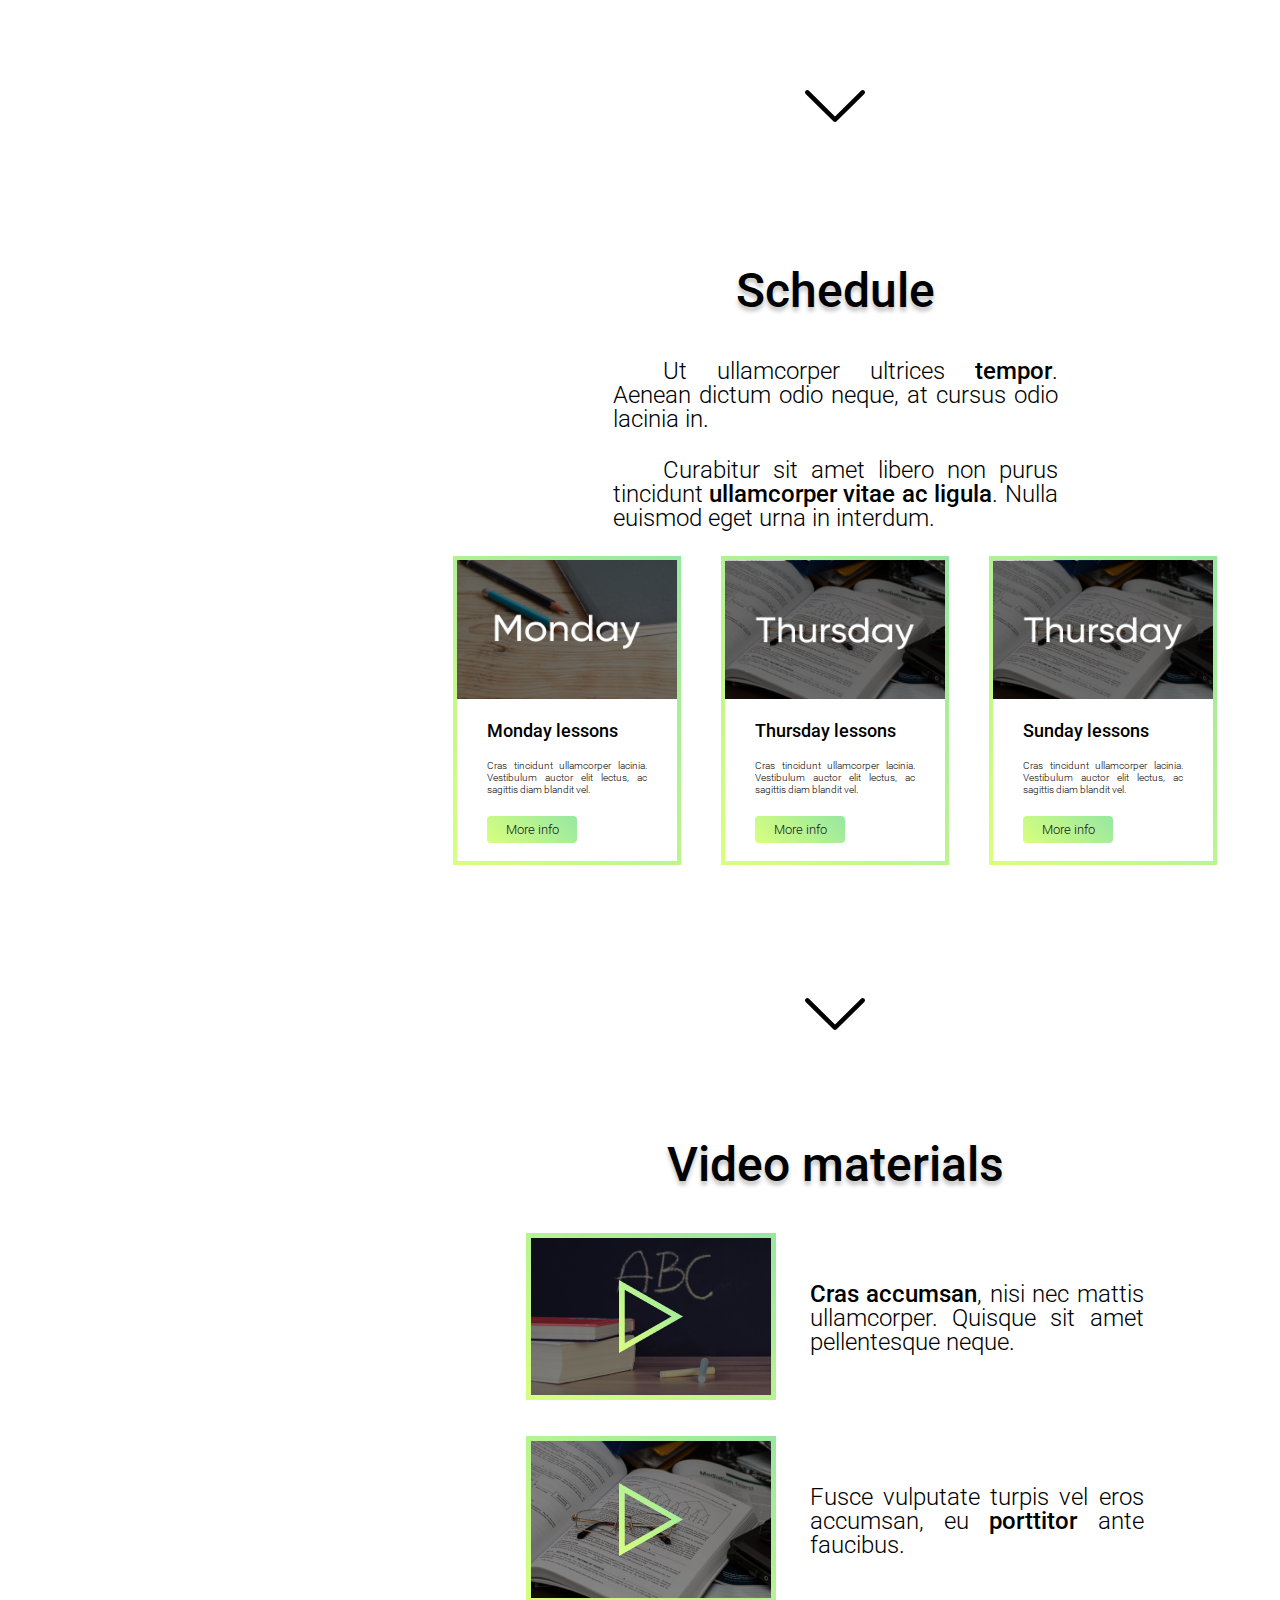
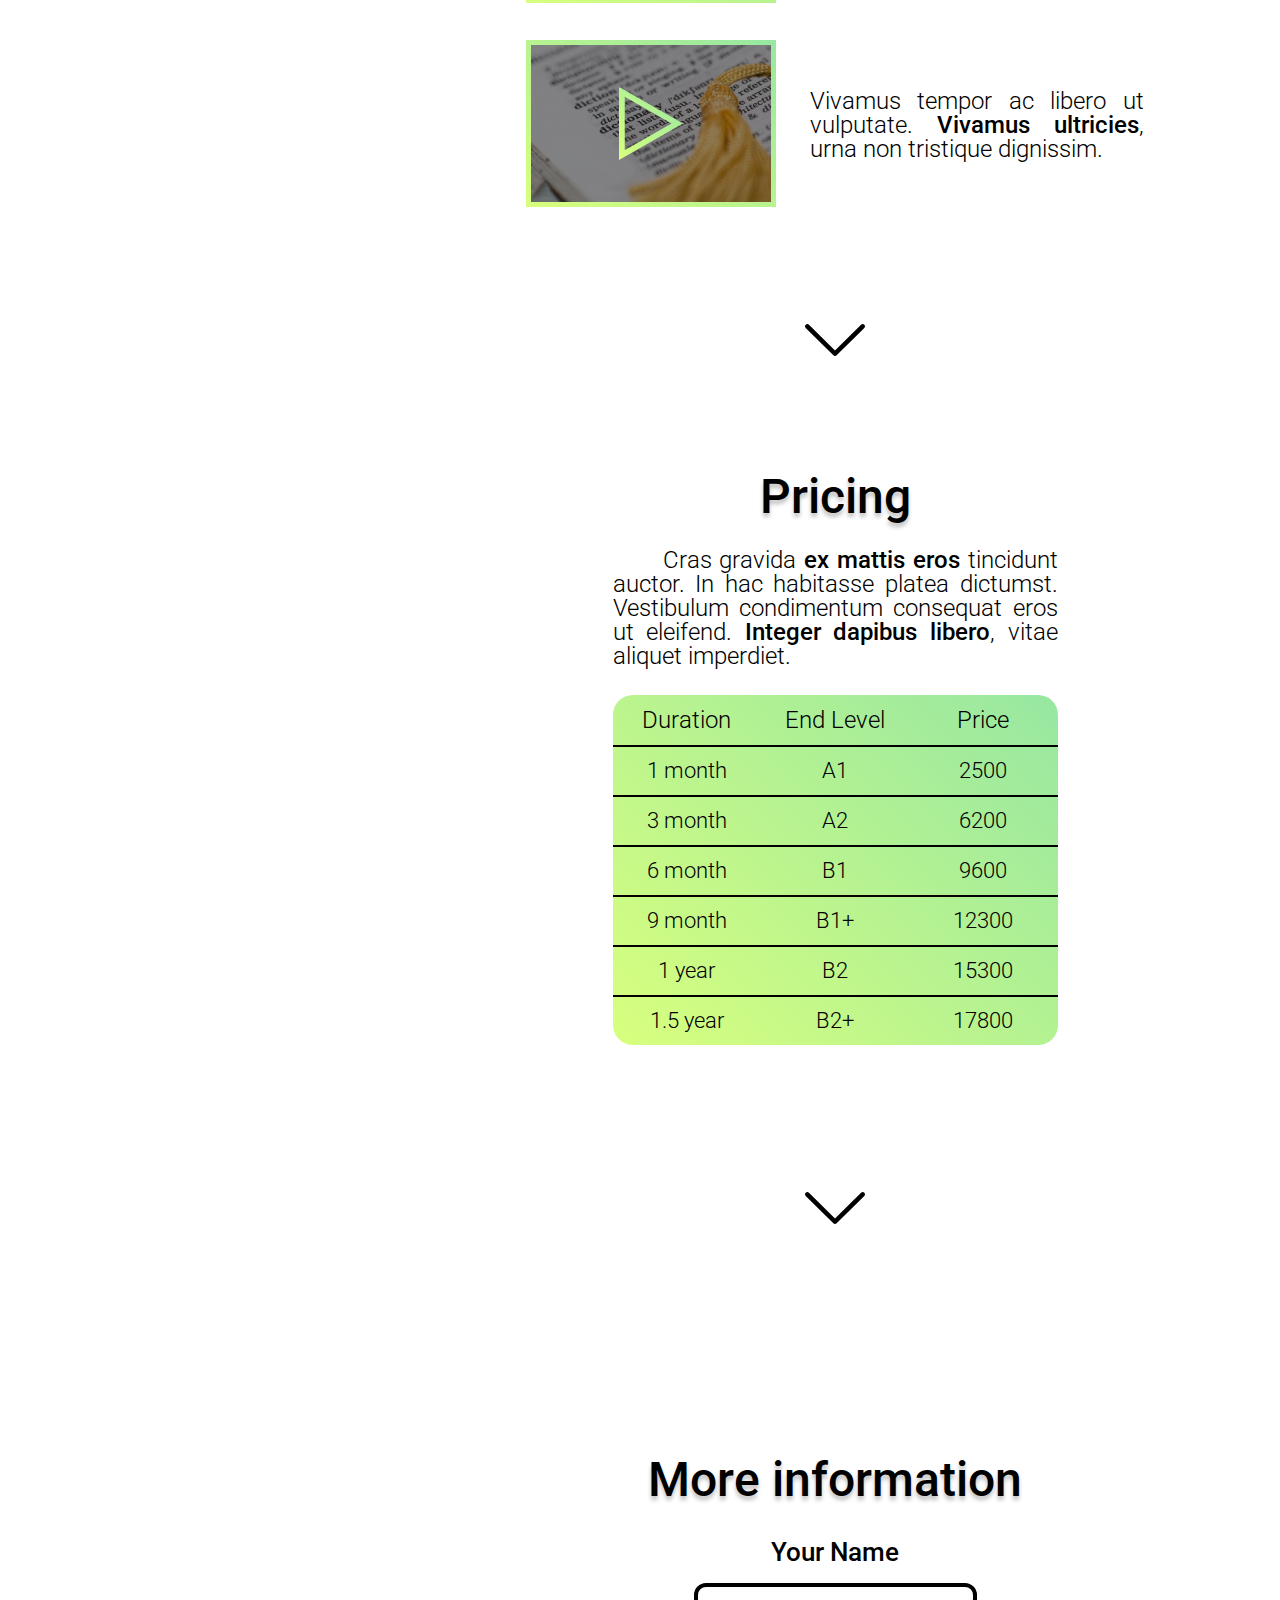
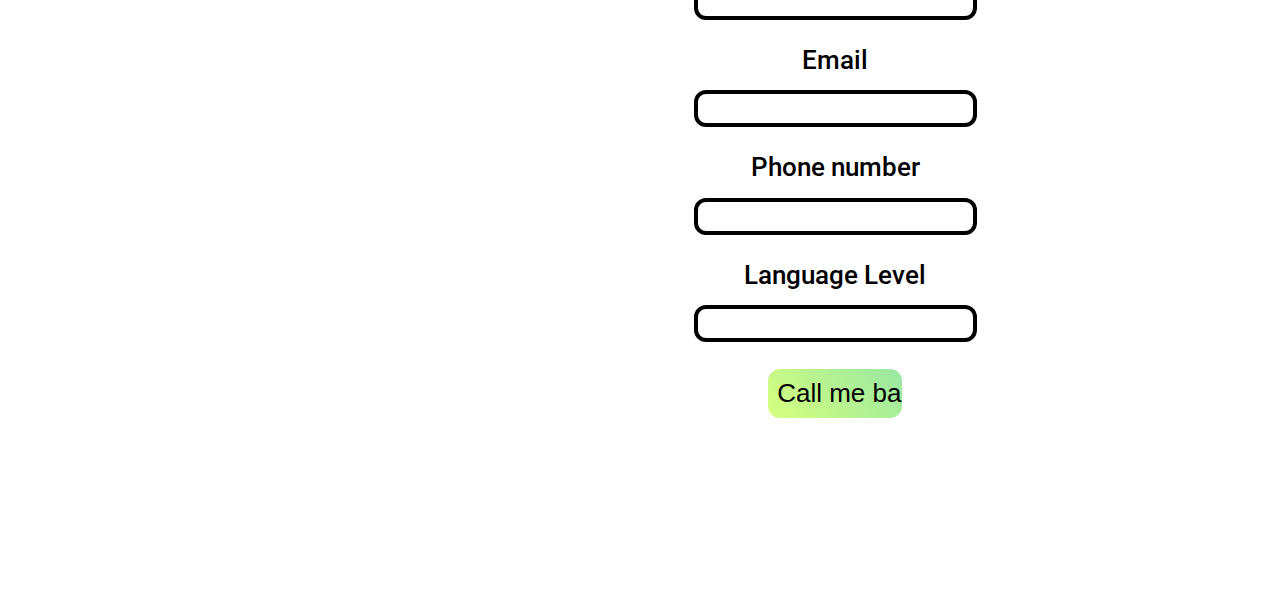
==== commit 70c37685: "[IASAWebLab] File management" ====
--- a/IASAWebLab/src/index.html
+++ b/IASAWebLab/src/index.html
@@ -4,10 +4,10 @@
     <meta charset="UTF-8">
     <meta name="viewport" content="width=device-width, initial-scale=1.0">
     <title>National Linguistic University</title>
-    <link rel="stylesheet" href="css/reset.css">
-    <link rel="stylesheet" href="css/grid.css">
-    <link rel="stylesheet" href="css/indentation.css">
-    <link rel="stylesheet" href="css/index.css">
+    <link rel="stylesheet" href="css/desktop/reset.css">
+    <link rel="stylesheet" href="css/desktop/grid.css">
+    <link rel="stylesheet" href="css/desktop/indentation.css">
+    <link rel="stylesheet" href="css/desktop/index.css">
     <link rel="preconnect" href="https://fonts.gstatic.com">
     <link href="https://fonts.googleapis.com/css2?family=Roboto:wght@300;500&display=swap" rel="stylesheet">
 </head>
--- a/IASAWebLab/src/css/desktop/grid.css
+++ b/IASAWebLab/src/css/desktop/grid.css
@@ -0,0 +1,57 @@
+/**
+ * grid.css contains all CSS properties,
+ * that configure layout.
+ * display, position, float...
+ */
+
+/**
+ * Sidebar
+ */
+.sidebar {
+    position: fixed;
+    top: 0;
+    left: 0;
+}
+
+.sidebar-content {
+    display: flex;
+    flex-wrap: wrap;
+}
+
+.sidebar-social {
+    display: flex;
+    justify-content: space-evenly;
+}
+
+/**
+ * All sections
+ */
+section {
+    display: flex;
+    flex-wrap: wrap;
+    justify-content: center;
+}
+
+/**
+ * Video section
+ */
+.video-container {
+    display: flex;
+    flex-direction: column;
+    justify-content: center;
+
+}
+
+.video-container-item {
+    display: flex;
+    justify-content: center;
+    align-items: center;
+}
+
+/**
+ * Info section
+ */
+.info-section-form {
+    display: flex;
+    flex-direction: column;
+}
--- a/IASAWebLab/src/css/desktop/indentation.css
+++ b/IASAWebLab/src/css/desktop/indentation.css
@@ -0,0 +1,135 @@
+/**
+ * indentation.css contains all CSS properties,
+ * that starts with margin-, padding-.
+ */
+
+/**
+ * All divs in sections
+ */
+section > div {
+    margin-top: auto;
+    margin-bottom: auto;
+}
+
+/**
+ * Sidebar
+ */
+.sidebar-icon {
+    margin-left: auto;
+    margin-right: auto;
+}
+
+.sidebar-nav {
+    margin-bottom: 6%;
+}
+
+.sidebar-nav-item {
+    padding-top: 16px;
+    padding-bottom: 16px;
+}
+
+.sidebar-social {
+    margin-left: 20%;
+    margin-right: 20%;
+}
+
+/**
+ * Title section
+ */
+.title-section .section-header {
+    margin-top: 3%;
+    margin-bottom: 4%;
+}
+
+.title-paragraph {
+    margin-bottom: 5%;
+    margin-right: auto;
+    margin-left: auto;
+}
+
+/**
+ * Experience section
+ */
+.experience-section .section-header {
+    margin-bottom: 5%;
+}
+
+.experience-section ul {
+    margin-left: auto;
+    margin-right: auto;
+}
+
+.experience-section li {
+    margin-bottom: 8%;
+}
+
+/**
+ * Schedule section
+ */
+.schedule-section .section-header {
+    margin-bottom: 5%;
+}
+
+.schedule-paragraph {
+    margin-bottom: 3%;
+    margin-right: auto;
+    margin-left: auto;
+}
+
+/**
+ * Video section
+ */
+.video-section .section-header {
+    margin-bottom: 5%;
+}
+
+.video-container {
+    margin-right: auto;
+    margin-left: auto;
+}
+
+.video-container-item {
+    margin-bottom: 5%;
+}
+
+.video-container-paragraph {
+    margin-left: 5%;
+}
+
+/**
+ * Pricing section
+ */
+.pricing-paragraph {
+    margin: 3% auto;
+}
+
+.pricing-table {
+    margin-left: auto;
+    margin-right: auto;
+}
+
+/**
+ * Info section
+ */
+.info-section-element {
+    margin-top: auto;
+    margin-bottom: auto;
+}
+
+.info-section .section-header {
+    margin-bottom: 4%;
+}
+
+.info-section-form label {
+    margin-bottom: 2%;
+}
+
+.info-section-form input {
+    margin-bottom: 3%;
+    margin-left: auto;
+    margin-right: auto;
+}
+
+.info-section-form input:last-child {
+    padding: 1%;
+}
--- a/IASAWebLab/src/css/desktop/index.css
+++ b/IASAWebLab/src/css/desktop/index.css
@@ -0,0 +1,286 @@
+/**
+ * Fonts
+ */
+body {
+    font-family: 'Roboto', sans-serif;
+    font-weight: 300;
+}
+
+h2 {
+    font-weight: 500;
+}
+
+strong {
+    font-weight: 500;
+}
+
+/**
+ * Sidebar
+ */
+.sidebar {
+    height: 100%;
+    width: 390px;
+    background-image: linear-gradient(45deg, rgb(216, 255, 126), rgb(151, 231, 162));
+    text-align: center;
+}
+
+.sidebar-content {
+    height: 100%;
+}
+
+.sidebar-content-element {
+    width: 100%;
+}
+
+.sidebar-icon {
+    display: block;
+}
+
+.sidebar-nav-item {
+    display: block;
+    text-decoration: none;
+    font-size: 24px;
+    color: #171717;
+}
+
+/**
+ * All
+ */
+html, body, main, section {
+    height: 100%;
+}
+
+/**
+ * Main
+ */
+main {
+    margin-left: 390px;
+}
+
+/**
+ * Title section
+ */
+.title-section-element {
+    width: 100%;
+    text-align: center;
+}
+
+.title-section .section-header {
+    font-size: 48px;
+}
+
+.title-paragraph {
+    width: 50%;
+    font-size: 24px;
+    text-align: justify;
+    text-indent: 50px;
+}
+
+/**
+ * Experience section
+ */
+.experience-section-element {
+    width: 100%;
+    text-align: center;
+}
+
+.experience-section .section-header {
+    font-size: 48px;
+    text-shadow: 0 4px 4px rgba(0, 0, 0, 0.25);
+}
+
+.experience-section ul {
+    width: 40%;
+    text-align: justify;
+    font-size: 24px;
+    list-style-type: circle;
+}
+
+.experience-section-element {
+    width: 100%;
+    text-align: center;
+}
+
+/**
+ * Schedule section
+ */
+.schedule-section-element {
+    width: 100%;
+    text-align: center;
+}
+
+.schedule-section .section-header {
+    font-size: 48px;
+    text-shadow: 0 4px 4px rgba(0, 0, 0, 0.25);
+}
+
+.schedule-paragraph {
+    width: 50%;
+    text-align: justify;
+    font-size: 24px;
+    text-indent: 50px;
+}
+
+.schedule-items-container {
+    display: flex;
+    justify-content: center;
+}
+
+.schedule-item img {
+    height: 139px;
+    width: 220px;
+}
+
+.schedule-item {
+    border: 4px solid;
+    border-image: linear-gradient(45deg, rgb(216, 255, 126), rgb(151, 231, 162)) 1;
+    border-radius: 20%;
+    height: 301px;
+    width: 220px;
+    margin-left: 20px;
+    margin-right: 20px;
+}
+
+.schedule-item-content {
+    text-align: left;
+    margin-left: 30px;
+    margin-right: 30px;
+}
+
+.schedule-item-content h2 {
+    margin-top: 20px;
+    margin-bottom: 20px;
+    font-size: 18px;
+}
+
+.schedule-item-content p {
+    text-align: justify;
+    line-height: 1.2;
+    font-size: 10px;
+}
+
+.schedule-item-content a {
+    display: block;
+    width: 90px;
+    height: 20px;
+    text-align: center;
+    border-radius: 4px;
+    text-decoration: none;
+    background-image: linear-gradient(45deg, rgb(216, 255, 126), rgb(151, 231, 162));
+    color: #171717;
+    margin-top: 20px;
+    padding-top: 7px;
+    font-size: 13px;
+}
+
+/**
+ * Video section
+ */
+.video-section-element {
+    width: 100%;
+    text-align: center;
+}
+
+.video-section .section-header {
+    font-size: 48px;
+    text-shadow: 0 4px 4px rgba(0, 0, 0, 0.25);
+}
+
+.video-container {
+    width: 75%;
+}
+
+.video-container-img {
+    height: 167px;
+    width: 250px;
+}
+
+.video-container-paragraph {
+    width: 50%;
+    font-size: 24px;
+    text-align: justify;
+}
+
+/**
+ * Pricing section
+ */
+.pricing-section-element {
+    width: 100%;
+    text-align: center;
+}
+
+.pricing-section .section-header {
+    font-size: 48px;
+    text-shadow: 0 4px 4px rgba(0, 0, 0, 0.25);
+}
+
+.pricing-paragraph {
+    width: 50%;
+    text-align: justify;
+    font-size: 24px;
+    text-indent: 50px;
+}
+
+.pricing-table {
+    width: 50%;
+}
+
+.pricing-table table {
+    background-image: linear-gradient(45deg, rgb(216, 255, 126), rgb(151, 231, 162));
+    width: 100%;
+    border-radius: 20px;
+}
+
+.pricing-table table th, td {
+    width: 33%;
+    padding: 13px;
+    border-bottom: 2px solid black;
+}
+
+.pricing-table-header th {
+    font-size: 24px;
+}
+
+.pricing-table-data td {
+    font-size: 22px;
+}
+
+tr:last-child td {
+    border-bottom: none;
+    font-size: 22px;
+}
+
+/**
+ * Info section
+ */
+.info-section-element {
+    width: 100%;
+    text-align: center;
+}
+
+.info-section .section-header {
+    font-size: 48px;
+    text-shadow: 0 4px 4px rgba(0, 0, 0, 0.25);
+}
+
+.info-section-form label {
+    font-weight: 500;
+    font-size: 26px;
+}
+
+.info-section-form input {
+    width: 30%;
+    padding: 4px;
+    text-align: center;
+    font-size: 18px;
+    border: 4px solid;
+    border-radius: 12px;
+}
+
+.info-section-form input:last-child {
+    border: none;
+    font-weight: 500;
+    width: 15%;
+    font-size: 26px;
+    background: linear-gradient(45deg, #D8FF7E 0%, #97E7A2 100%);
+}
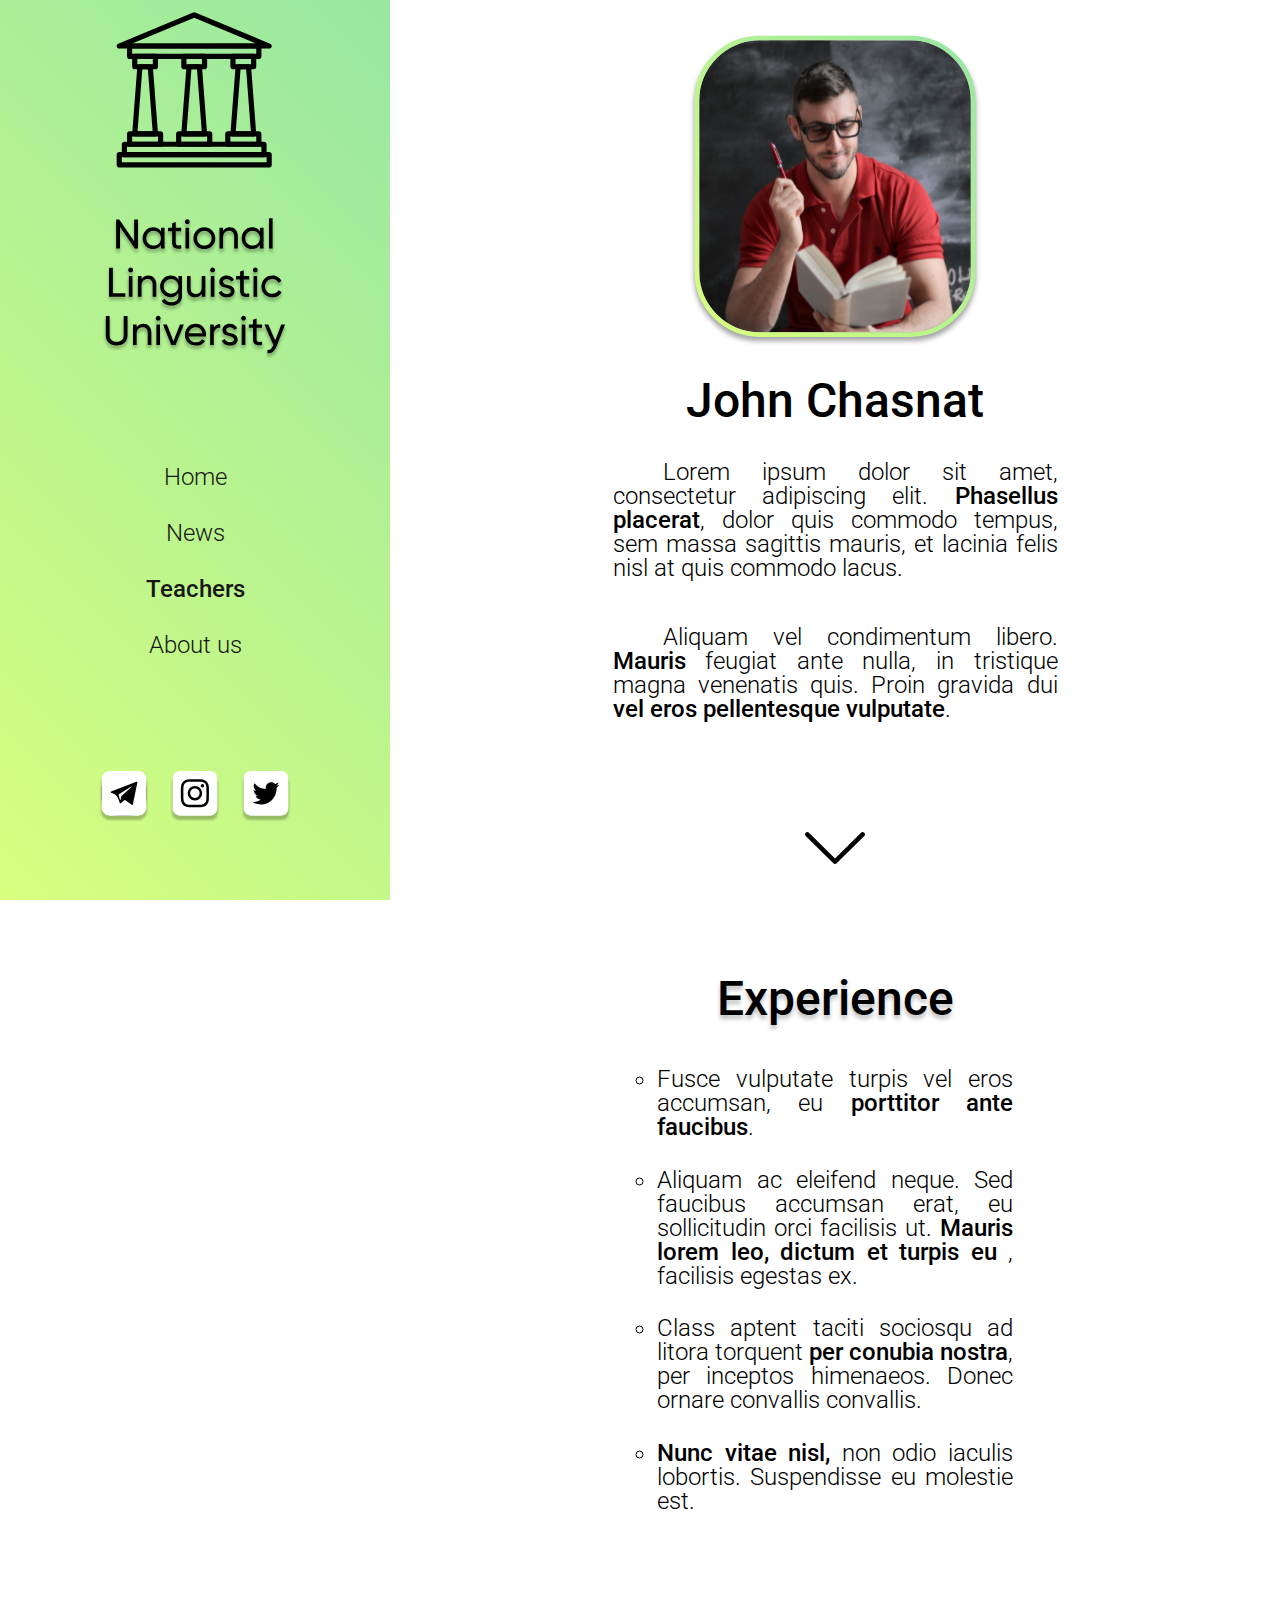
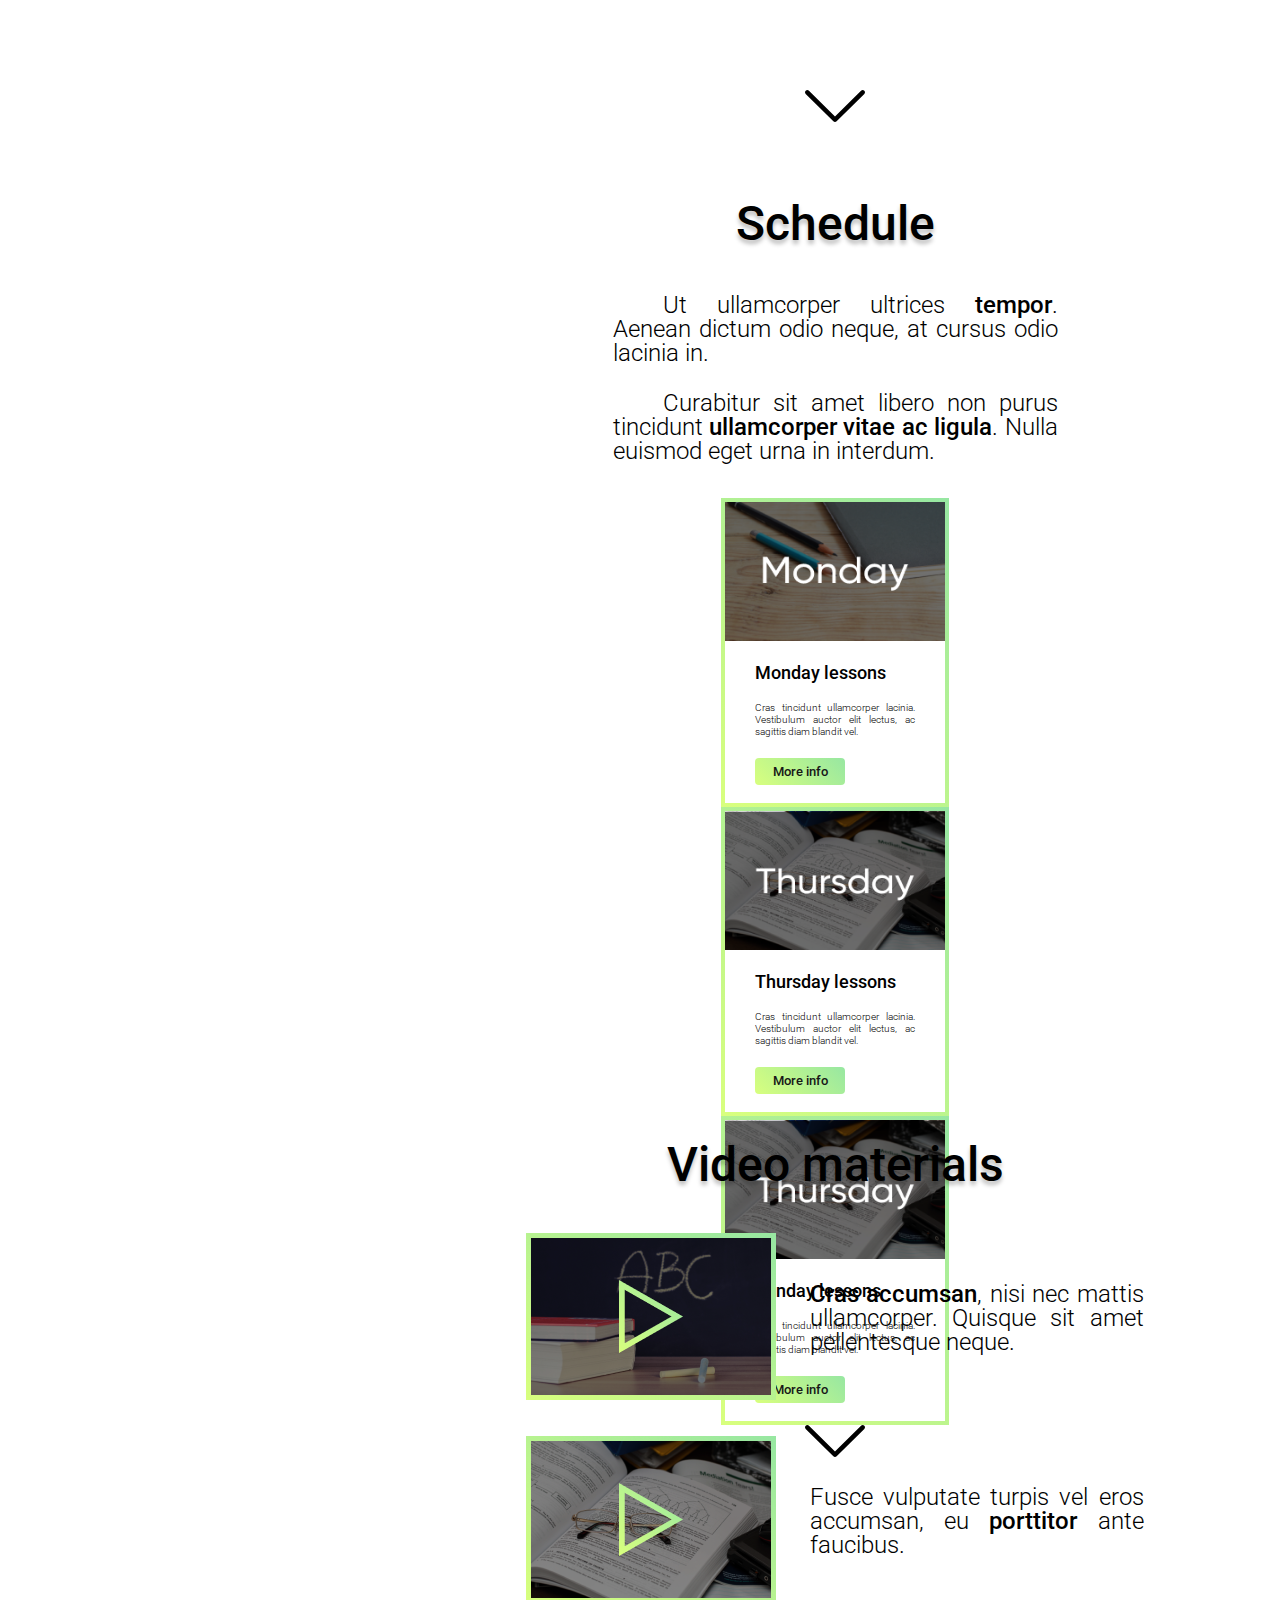
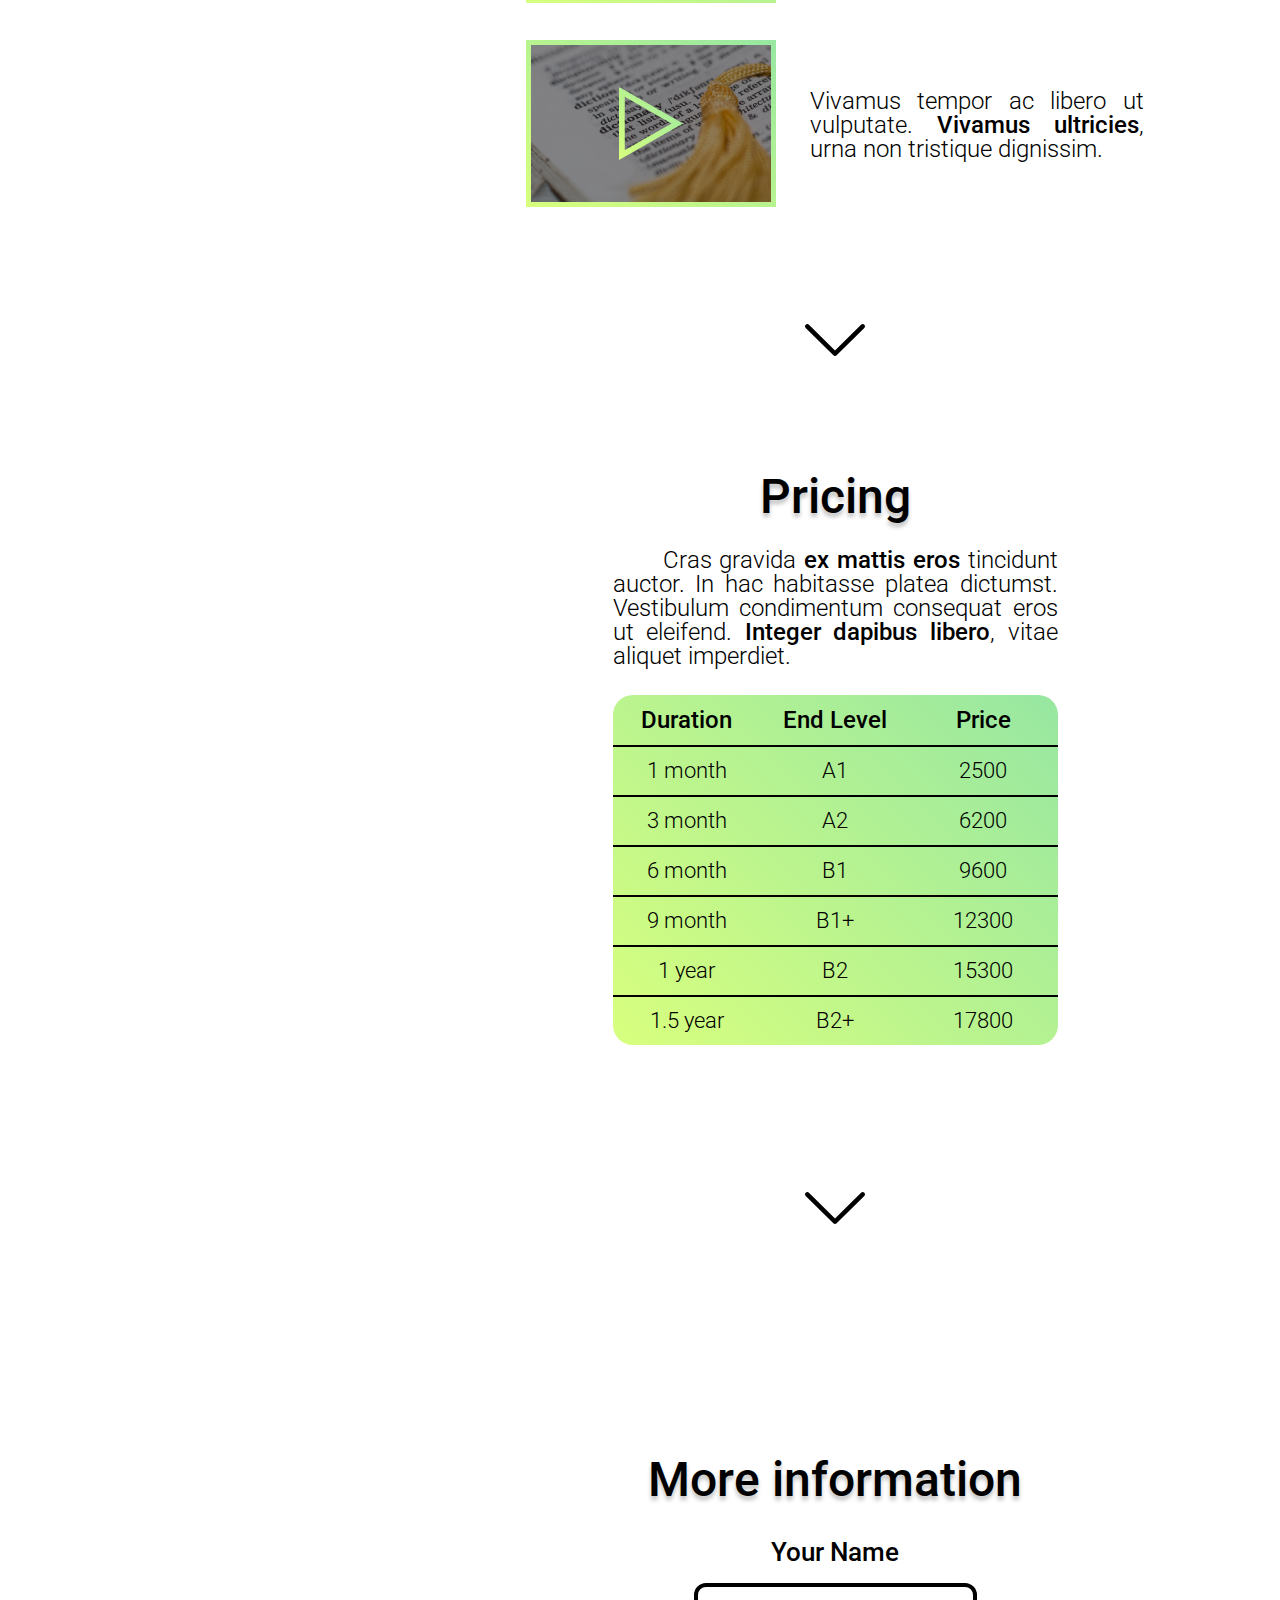
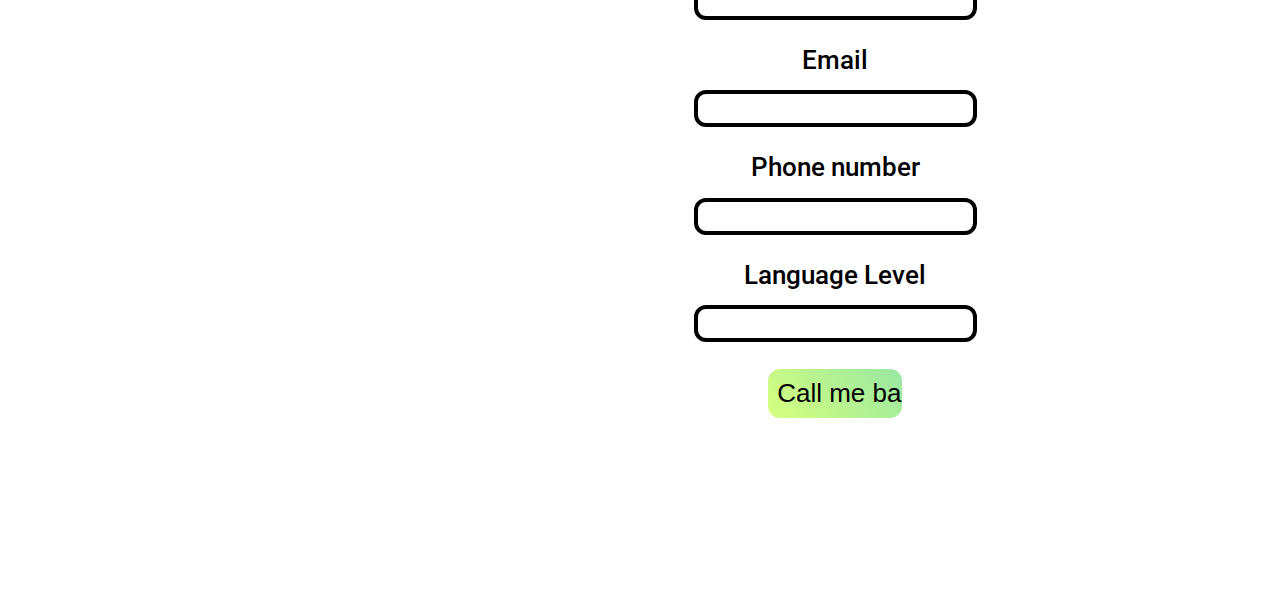
==== commit 810c7f24: "[IASAWebLab] Add tablet version" ====
--- a/IASAWebLab/src/index.html
+++ b/IASAWebLab/src/index.html
@@ -8,10 +8,21 @@
     <link rel="stylesheet" href="css/desktop/grid.css">
     <link rel="stylesheet" href="css/desktop/indentation.css">
     <link rel="stylesheet" href="css/desktop/index.css">
+    <link rel="stylesheet" href="css/desktop/burger-menu.css">
+    <link rel="stylesheet" href="css/desktop/accordion.css">
+    <link rel="stylesheet" href="css/tablet/indexTablet.css">
+    <link rel="stylesheet" href="css/tablet/indentationTablet.css">
     <link rel="preconnect" href="https://fonts.gstatic.com">
     <link href="https://fonts.googleapis.com/css2?family=Roboto:wght@300;500&display=swap" rel="stylesheet">
 </head>
 <body>
+
+<div class="burger-menu" onclick="switchIcon(this)">
+    <div class="bar1"></div>
+    <div class="bar2"></div>
+    <div class="bar3"></div>
+</div>
+
 <div class="sidebar">
     <div class="sidebar-content">
         <div class="sidebar-content-element">
@@ -98,14 +109,58 @@
     <section class="schedule-section" id="Schedule">
         <div class="schedule-section-element">
             <h2 class="section-header">Schedule</h2>
+
             <p class="schedule-paragraph">
                 Ut ullamcorper ultrices <strong>tempor</strong>. Aenean dictum odio neque, at cursus odio lacinia in.
             </p>
+
             <p class="schedule-paragraph">
                 Curabitur sit amet libero non purus tincidunt <strong>ullamcorper vitae ac ligula</strong>. Nulla
                 euismod
                 eget urna in interdum.
             </p>
+
+            <div class="schedule-items-accordion">
+                <div class="accordion-element">
+                    <button class="accordion" onclick="openCloseAccordion(this)">Monday</button>
+                    <div class="panel">
+                        <div class="schedule-item-content">
+                            <h2>Monday lessons</h2>
+                            <p>Cras tincidunt ullamcorper lacinia. Vestibulum auctor elit lectus, ac sagittis diam
+                                blandit
+                                vel.</p>
+                            <a href="">More info</a>
+                        </div>
+                    </div>
+                </div>
+
+                <div class="accordion-element">
+                    <button class="accordion" onclick="openCloseAccordion(this)">Thursday</button>
+                    <div class="panel">
+                        <div class="schedule-item-content">
+                            <h2>Thursday lessons</h2>
+                            <p>Cras tincidunt ullamcorper lacinia. Vestibulum auctor elit lectus, ac sagittis diam
+                                blandit
+                                vel.</p>
+                            <a href="">More info</a>
+                        </div>
+                    </div>
+                </div>
+
+                <div class="accordion-element">
+                    <button class="accordion" onclick="openCloseAccordion(this)">Sunday</button>
+                    <div class="panel">
+                        <div class="schedule-item-content">
+                            <h2>Sunday lessons</h2>
+                            <p>Cras tincidunt ullamcorper lacinia. Vestibulum auctor elit lectus, ac sagittis diam
+                                blandit
+                                vel.</p>
+                            <a href="">More info</a>
+                        </div>
+                    </div>
+                </div>
+            </div>
+
             <div class="schedule-items-container">
                 <article class="schedule-item">
                     <img src="img/shedule/monday.png" alt="Monday image">
@@ -116,6 +171,7 @@
                         <a href="">More info</a>
                     </div>
                 </article>
+
                 <article class="schedule-item">
                     <img src="img/shedule/thursday.png" alt="Thursday image">
                     <div class="schedule-item-content">
@@ -125,6 +181,7 @@
                         <a href="">More info</a>
                     </div>
                 </article>
+
                 <article class="schedule-item">
                     <img src="img/shedule/thursday.png" alt="Sunday image">
                     <div class="schedule-item-content">
@@ -263,5 +320,7 @@
     </section>
 </main>
 
+<script src="js/burger-menu.js"></script>
+<script src="js/accordion.js"></script>
 </body>
-</html>+</html>
--- a/IASAWebLab/src/css/desktop/indentation.css
+++ b/IASAWebLab/src/css/desktop/indentation.css
@@ -76,6 +76,16 @@
     margin-left: auto;
 }
 
+.schedule-items-container {
+    margin-left: auto;
+    margin-right: auto;
+}
+
+.schedule-item {
+    margin-left: auto;
+    margin-right: auto;
+}
+
 /**
  * Video section
  */
--- a/IASAWebLab/src/css/desktop/index.css
+++ b/IASAWebLab/src/css/desktop/index.css
@@ -43,11 +43,21 @@
     color: #171717;
 }
 
+.burger-menu {
+    visibility: hidden;
+}
+
+.schedule-items-accordion {
+    visibility: hidden;
+    height: 0;
+}
+
 /**
  * All
  */
 html, body, main, section {
     height: 100%;
+    scroll-behavior: smooth;
 }
 
 /**
@@ -122,8 +132,7 @@
 }
 
 .schedule-items-container {
-    display: flex;
-    justify-content: center;
+    width: 60%;
 }
 
 .schedule-item img {
@@ -137,8 +146,6 @@
     border-radius: 20%;
     height: 301px;
     width: 220px;
-    margin-left: 20px;
-    margin-right: 20px;
 }
 
 .schedule-item-content {
@@ -160,6 +167,7 @@
 }
 
 .schedule-item-content a {
+    font-weight: 500;
     display: block;
     width: 90px;
     height: 20px;
@@ -238,6 +246,7 @@
 }
 
 .pricing-table-header th {
+    font-weight: 500;
     font-size: 24px;
 }
 
--- a/IASAWebLab/src/css/desktop/burger-menu.css
+++ b/IASAWebLab/src/css/desktop/burger-menu.css
@@ -0,0 +1,25 @@
+.burger-menu {
+    position: fixed;
+    right: 3%;
+    top: 3%;
+    display: inline-block;
+    cursor: pointer;
+}
+
+.bar1, .bar2, .bar3 {
+    width: 35px;
+    height: 5px;
+    background-color: #333;
+    margin: 6px 0;
+    transition: 0.4s;
+}
+
+.change .bar1 {
+    transform: rotate(-45deg) translate(-9px, 6px);
+}
+
+.change .bar2 {opacity: 0;}
+
+.change .bar3 {
+    transform: rotate(45deg) translate(-8px, -8px);
+}
--- a/IASAWebLab/src/css/desktop/accordion.css
+++ b/IASAWebLab/src/css/desktop/accordion.css
@@ -0,0 +1,52 @@
+.schedule-items-accordion {
+    width: 80%;
+    margin-left: auto;
+    margin-right: auto;
+    border: 4px solid black;
+    border-radius: 20px;
+    overflow: hidden;
+}
+
+.accordion-element {
+    border-bottom: 4px solid black;
+}
+
+.schedule-items-accordion .accordion-element:last-child {
+    border-bottom: none;
+}
+
+.accordion {
+    width: 100%;
+    border: none;
+    /*border-radius: 20px;*/
+    /*background-color: #FFF;*/
+    background: transparent linear-gradient(45deg, rgb(216, 255, 126), rgb(151, 231, 162)) no-repeat;
+    cursor: pointer;
+    padding: 18px;
+    text-align: left;
+    outline: none;
+    transition: 0.4s;
+    font-weight: 600;
+    font-size: 22px;
+}
+
+.active, .accordion:hover {
+    /*background-color: #ccc;*/
+}
+
+.panel {
+    max-height: 0;
+    overflow: hidden;
+    transition: max-height 0.2s ease-out;
+}
+
+.panel .schedule-item-content {
+    height: 100%;
+    margin-bottom: 30px;
+}
+
+.panel .schedule-item-content p {
+    font-size: 18px;
+    width: 75%;
+
+}
--- a/IASAWebLab/src/css/tablet/indexTablet.css
+++ b/IASAWebLab/src/css/tablet/indexTablet.css
@@ -0,0 +1,56 @@
+@media (min-width: 425px) and (max-width: 768px) {
+    .sidebar {
+        visibility: hidden;
+    }
+
+    .burger-menu {
+        visibility: visible;
+    }
+
+    .schedule-items-container {
+        visibility: hidden;
+        height: 0;
+    }
+
+    .schedule-items-accordion {
+        visibility: visible;
+        height: 100%;
+    }
+
+    main {
+        margin-left: 0;
+    }
+
+    .title-paragraph,
+    .schedule-paragraph,
+    .pricing-paragraph,
+    .pricing-table {
+        width: 80%;
+    }
+
+    .experience-section ul {
+        width: 80%;
+    }
+
+    .schedule-item img {
+        height: 139px;
+        width: 220px;
+    }
+
+    .video-container-paragraph {
+        width: 80%;
+    }
+
+    .video-container-img {
+        height: 105px;
+        width: 157px;
+    }
+
+    .info-section-form input {
+        width: 60%;
+    }
+
+    .info-section-form input:last-child {
+        width: 30%;
+    }
+}
--- a/IASAWebLab/src/css/tablet/indentationTablet.css
+++ b/IASAWebLab/src/css/tablet/indentationTablet.css
@@ -0,0 +1,52 @@
+@media screen and (min-width: 425px) and (max-width: 768px) {
+    .title-section .section-header {
+        margin-top: 5%;
+        margin-bottom: 7%;
+    }
+
+    .title-paragraph {
+        margin-bottom: 4%;
+    }
+
+    .experience-section .section-header {
+        margin-bottom: 10%;
+    }
+
+    .schedule-section .section-header {
+        margin-bottom: 8%;
+    }
+
+    .schedule-paragraph {
+        margin-bottom: 5%;
+        margin-right: auto;
+        margin-left: auto;
+    }
+
+    .video-section .section-header {
+        margin-bottom: 10%;
+    }
+
+    .video-container-paragraph {
+        margin-left: 8%;
+    }
+
+    .pricing-section .section-header {
+        margin-bottom: 5%;
+    }
+
+    .pricing-paragraph {
+        margin-bottom: 5%;
+    }
+
+    .info-section .section-header {
+        margin-bottom: 8%;
+    }
+
+    .info-section-form label {
+        margin-bottom: 3%;
+    }
+
+    .info-section-form input {
+        margin-bottom: 6%;
+    }
+}
